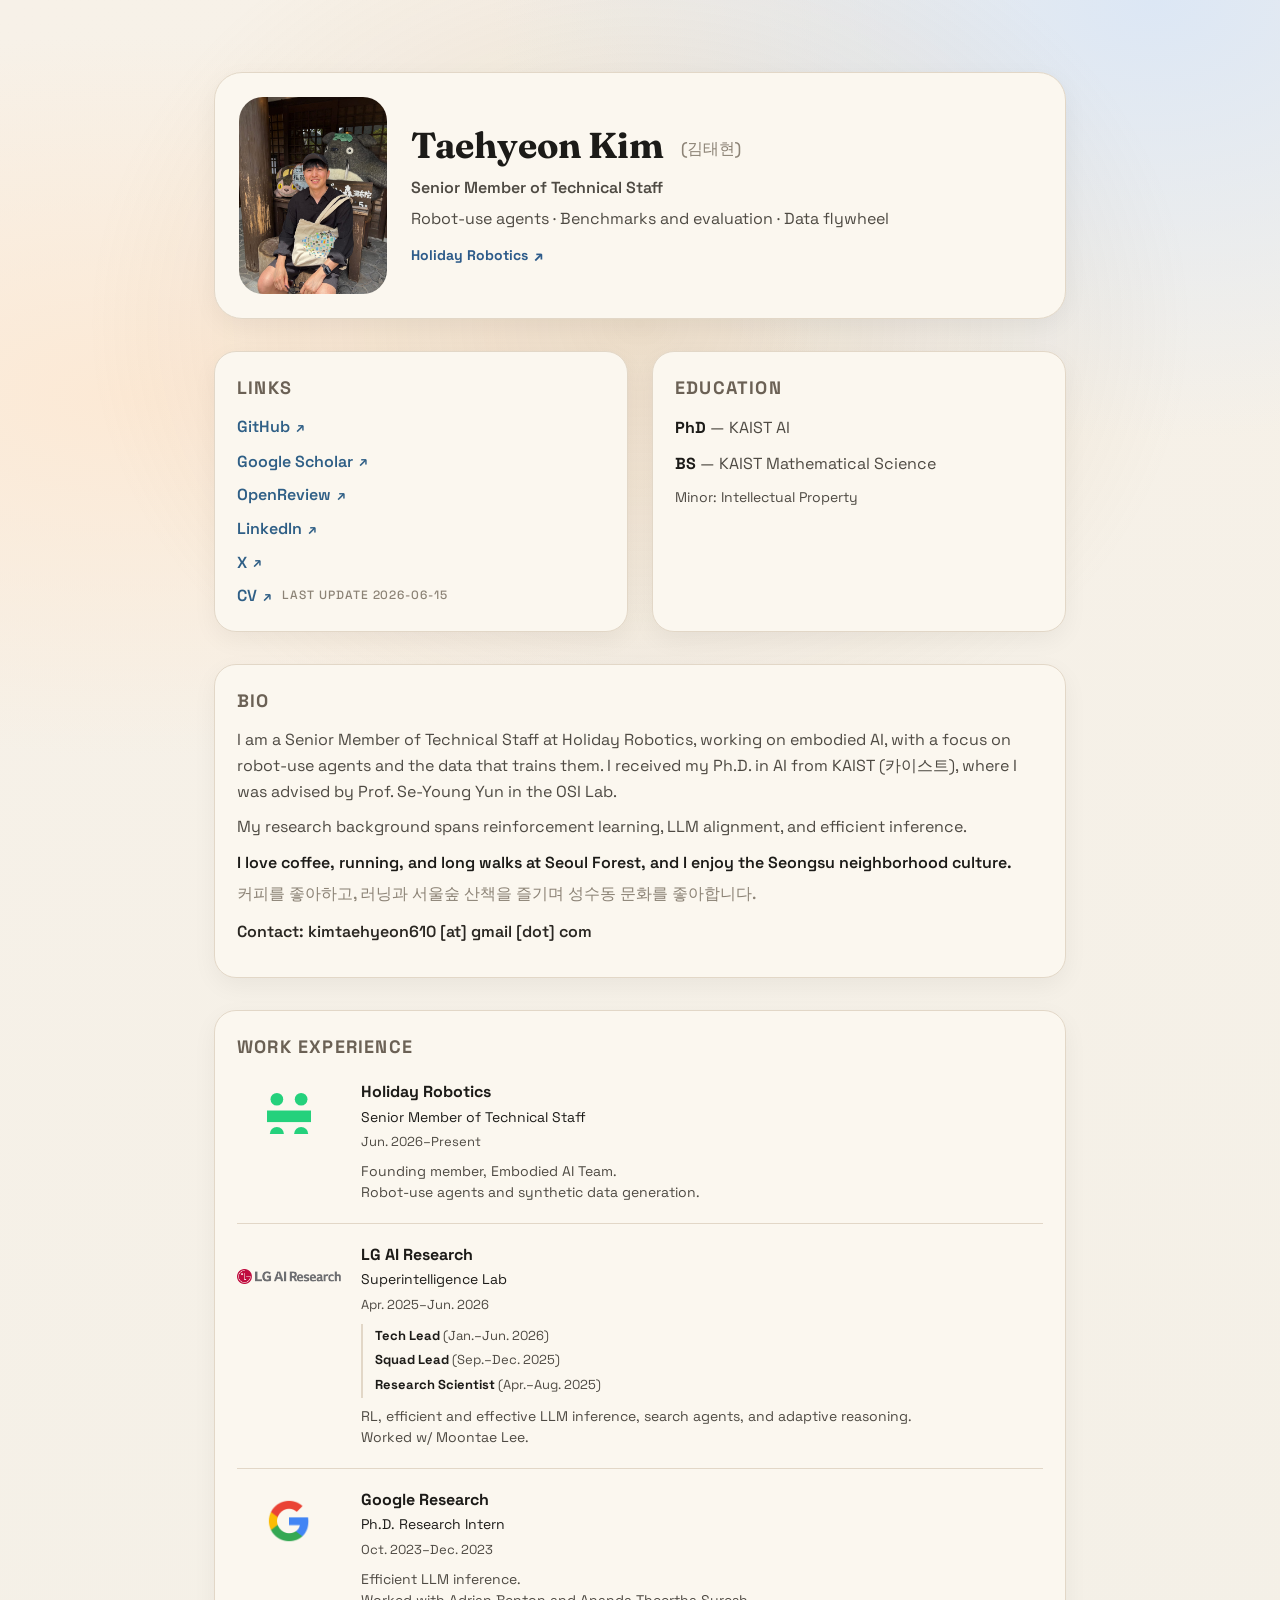
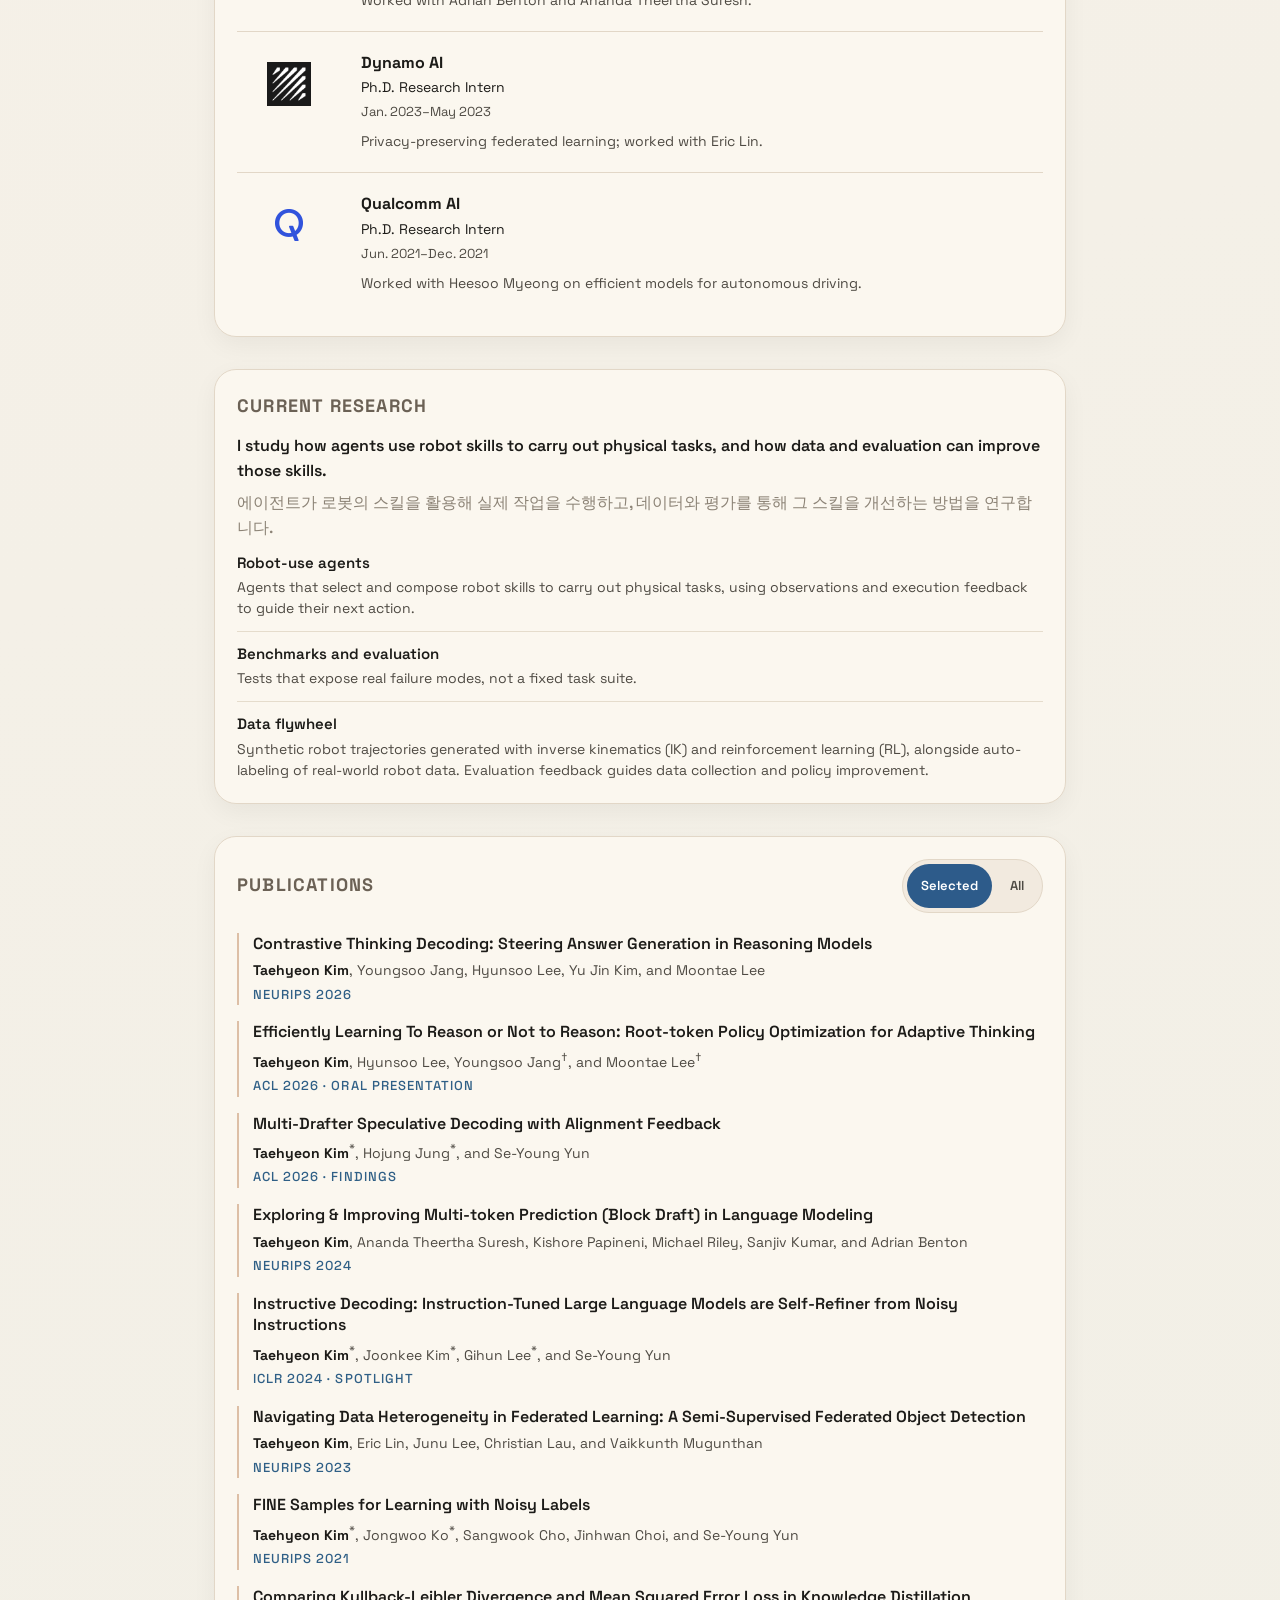
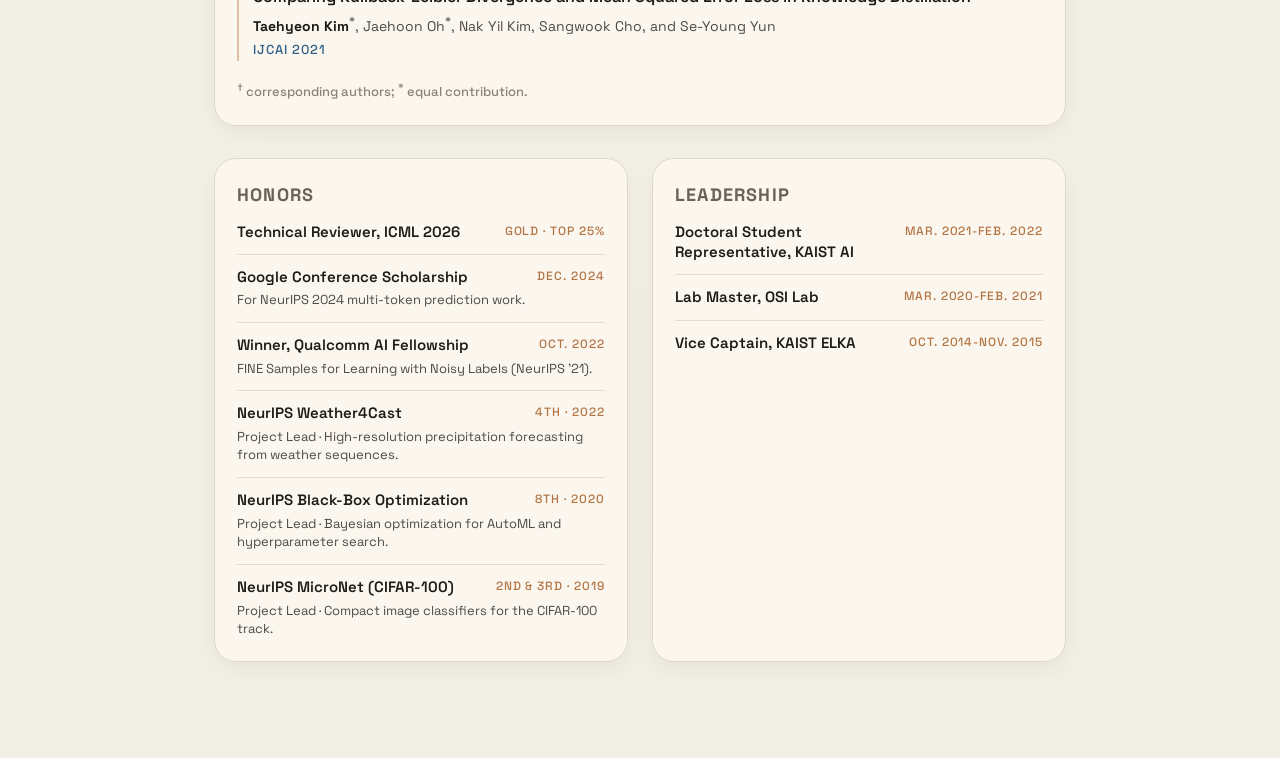
==== index.html @ 6c5e25d6 "Add selected and all publication filters with CV bibliography" ====
<!doctype html>
<html lang="en">
  <head>
    <meta charset="utf-8" />
    <meta name="viewport" content="width=device-width, initial-scale=1" />
    <title>Taehyeon Kim (김태현) | Embodied AI, Holiday Robotics</title>
    <meta
      name="description"
      content="Taehyeon Kim (김태현), Senior Member of Technical Staff at Holiday Robotics. Embodied AI research on robot-use agents, benchmarks and evaluation, and data flywheels."
    />
    <meta
      name="keywords"
      content="Taehyeon Kim, Kim Taehyeon, 김태현, KAIST AI PhD, Holiday Robotics, robot-use agents, robot learning, benchmarks and evaluation, data flywheel, synthetic data, inverse kinematics, reinforcement learning, automatic labeling"
    />
    <link rel="canonical" href="https://kthyeon.com/" />
    <meta name="robots" content="index, follow, max-snippet:-1, max-image-preview:large" />
    <meta property="og:type" content="profile" />
    <meta property="og:title" content="Taehyeon Kim (김태현) | Embodied AI, Holiday Robotics" />
    <meta
      property="og:description"
      content="Taehyeon Kim (김태현), Senior Member of Technical Staff at Holiday Robotics. Embodied AI research on robot-use agents, benchmarks and evaluation, and data flywheels."
    />
    <meta property="og:url" content="https://kthyeon.com/" />
    <meta property="og:site_name" content="Taehyeon Kim (김태현)" />
    <meta property="og:locale" content="en_US" />
    <meta property="og:locale:alternate" content="ko_KR" />
    <meta property="og:image" content="https://kthyeon.com/og.png" />
    <meta property="og:image:width" content="1200" />
    <meta property="og:image:height" content="630" />
    <meta
      property="og:image:alt"
      content="Taehyeon Kim (김태현), Senior Member of Technical Staff at Holiday Robotics. Robot-use agents, evaluation, and data flywheels."
    />
    <meta property="profile:first_name" content="Taehyeon" />
    <meta property="profile:last_name" content="Kim" />
    <meta name="twitter:card" content="summary_large_image" />
    <meta name="twitter:image" content="https://kthyeon.com/og.png" />
    <meta name="twitter:title" content="Taehyeon Kim (김태현) | Embodied AI, Holiday Robotics" />
    <meta
      name="twitter:description"
      content="Taehyeon Kim (김태현), Senior Member of Technical Staff at Holiday Robotics. Embodied AI research on robot-use agents, benchmarks and evaluation, and data flywheels."
    />
    <link rel="preconnect" href="https://fonts.googleapis.com" />
    <link rel="preconnect" href="https://fonts.gstatic.com" crossorigin />
    <link
      href="https://fonts.googleapis.com/css2?family=Fraunces:opsz,wght@9..144,600;9..144,700&family=Space+Grotesk:wght@400;500;600&display=swap"
      rel="stylesheet"
    />
    <link rel="stylesheet" href="styles.css?v=20260927-1" />
    <script type="application/ld+json">
      {
        "@context": "https://schema.org",
        "@graph": [
          {
            "@type": "ProfilePage",
            "@id": "https://kthyeon.com/#page",
            "url": "https://kthyeon.com/",
            "name": "Taehyeon Kim (김태현) | Embodied AI, Holiday Robotics",
            "inLanguage": "en",
            "dateModified": "2026-09-27",
            "mainEntity": { "@id": "https://kthyeon.com/#taehyeon-kim" },
            "about": { "@id": "https://kthyeon.com/#taehyeon-kim" }
          },
          {
            "@type": "Person",
            "@id": "https://kthyeon.com/#taehyeon-kim",
            "name": "Taehyeon Kim",
            "alternateName": ["Kim Taehyeon", "김태현", "Kthyeon"],
            "givenName": "Taehyeon",
            "familyName": "Kim",
            "honorificSuffix": "Ph.D.",
            "description": "Taehyeon Kim (김태현) is a KAIST AI Ph.D. and Senior Member of Technical Staff at Holiday Robotics. His embodied AI research focuses on robot-use agents, benchmarks and evaluation, and data flywheels with IK- and RL-based synthetic data generation and automatic labeling of real-world robot data.",
            "url": "https://kthyeon.com/",
            "image": "https://kthyeon.com/assets/taehyeon-kim.jpg",
            "mainEntityOfPage": { "@id": "https://kthyeon.com/#page" },
            "email": "mailto:kimtaehyeon610@gmail.com",
            "jobTitle": "Senior Member of Technical Staff",
            "worksFor": { "@id": "https://holiday-robotics.com/#organization" },
            "affiliation": { "@id": "https://holiday-robotics.com/#organization" },
            "alumniOf": [
              {
                "@type": "CollegeOrUniversity",
                "name": "KAIST AI"
              },
              {
                "@type": "CollegeOrUniversity",
                "name": "KAIST Mathematical Sciences"
              }
            ],
            "knowsAbout": [
              "Embodied AI",
              "Robot-use agents",
              "Data flywheels",
              "Synthetic data generation",
              "Inverse kinematics",
              "Automatic labeling of real-world robot data",
              "Robot learning",
              "Skill orchestration",
              "Vision-language-action models",
              "World-action models",
              "Simulation benchmarks",
              "Sim-to-real benchmarks",
              "Benchmark design and evaluation",
              "Reinforcement learning",
              "RLHF",
              "Test-time compute",
              "Search agents",
              "Perception for autonomous driving",
              "Knowledge distillation",
              "On-policy learning",
              "Reward modeling"
            ],
            "sameAs": [
              "https://scholar.google.com/citations?user=wDEaSpwAAAAJ&hl=en",
              "https://openreview.net/profile?id=%7ETaehyeon_Kim1",
              "https://github.com/Kthyeon",
              "https://www.linkedin.com/in/taehyeon-k-6a1239207/",
              "https://x.com/kimtaehyeon610",
              "https://taehyeon.oopy.io/"
            ]
          },
          {
            "@type": "Organization",
            "@id": "https://holiday-robotics.com/#organization",
            "name": "Holiday Robotics",
            "url": "https://holiday-robotics.com/",
            "employee": { "@id": "https://kthyeon.com/#taehyeon-kim" }
          },
          {
            "@type": "ScholarlyArticle",
            "name": "Contrastive Thinking Decoding: Steering Answer Generation in Reasoning Models",
            "author": { "@id": "https://kthyeon.com/#taehyeon-kim" },
            "datePublished": "2026",
            "publication": "NeurIPS 2026"
          },
          {
            "@type": "ScholarlyArticle",
            "name": "Efficiently Learning To Reason or Not to Reason: Root-token Policy Optimization for Adaptive Thinking",
            "author": { "@id": "https://kthyeon.com/#taehyeon-kim" },
            "datePublished": "2026",
            "publication": "ACL 2026"
          },
          {
            "@type": "ScholarlyArticle",
            "name": "Multi-Drafter Speculative Decoding with Alignment Feedback",
            "author": { "@id": "https://kthyeon.com/#taehyeon-kim" },
            "datePublished": "2026",
            "publication": "Findings of ACL 2026"
          },
          {
            "@type": "ScholarlyArticle",
            "name": "Exploring and Improving Multi-token Prediction (Block Draft) in Language Modeling",
            "author": { "@id": "https://kthyeon.com/#taehyeon-kim" },
            "datePublished": "2024",
            "publication": "NeurIPS 2024"
          },
          {
            "@type": "ScholarlyArticle",
            "name": "Instructive Decoding: Instruction-Tuned Large Language Models are Self-Refiner from Noisy Instructions",
            "author": { "@id": "https://kthyeon.com/#taehyeon-kim" },
            "datePublished": "2024",
            "publication": "ICLR 2024"
          },
          {
            "@type": "ScholarlyArticle",
            "name": "Navigating Data Heterogeneity in Federated Learning: A Semi-Supervised Federated Object Detection",
            "author": { "@id": "https://kthyeon.com/#taehyeon-kim" },
            "datePublished": "2023",
            "publication": "NeurIPS 2023"
          },
          {
            "@type": "ScholarlyArticle",
            "name": "FINE Samples for Learning with Noisy Labels",
            "author": { "@id": "https://kthyeon.com/#taehyeon-kim" },
            "datePublished": "2021",
            "publication": "NeurIPS 2021"
          },
          {
            "@type": "ScholarlyArticle",
            "name": "Comparing Kullback-Leibler Divergence and Mean Squared Error Loss in Knowledge Distillation",
            "author": { "@id": "https://kthyeon.com/#taehyeon-kim" },
            "datePublished": "2021",
            "publication": "IJCAI 2021"
          }
        ]
      }
    </script>
  </head>
  <body>
    <div class="bg-glow" aria-hidden="true"></div>
    <main class="page">
      <section class="hero">
        <div class="avatar">
          <img src="assets/taehyeon-kim.jpg" alt="Taehyeon Kim" width="1050" height="1400" fetchpriority="high" />
        </div>
        <div class="hero-text">
          <h1>
            Taehyeon Kim
            <span class="name-ko">(김태현)</span>
          </h1>
          <p class="role">Senior Member of Technical Staff</p>
          <p class="meta">Robot-use agents · Benchmarks and evaluation · Data flywheel</p>
          <a
            class="company-link"
            href="https://holiday-robotics.com/"
            target="_blank"
            rel="noopener noreferrer"
            aria-label="Link to Holiday Robotics (opens in a new tab)"
          >
            <span>Holiday Robotics</span>
            <span class="company-link-arrow" aria-hidden="true">↗</span>
          </a>
        </div>
      </section>

      <section class="grid">
        <div class="card" id="links">
          <h2>Links</h2>
          <ul class="link-list">
            <li><a href="https://github.com/Kthyeon" target="_blank" rel="noreferrer">GitHub</a></li>
            <li>
              <a
                href="https://scholar.google.com/citations?user=wDEaSpwAAAAJ&hl=en"
                target="_blank"
                rel="noreferrer"
              >Google Scholar</a>
            </li>
            <li>
              <a
                href="https://openreview.net/profile?id=%7ETaehyeon_Kim1"
                target="_blank"
                rel="noreferrer"
              >OpenReview</a>
            </li>
            <li>
              <a
                href="https://www.linkedin.com/in/taehyeon-k-6a1239207/"
                target="_blank"
                rel="noreferrer"
              >LinkedIn</a>
            </li>
            <li>
              <a href="https://x.com/kimtaehyeon610" target="_blank" rel="noreferrer">X</a>
            </li>
            <li class="link-inline">
              <a href="/Taehyeon_CV_260615.pdf" target="_blank" rel="noreferrer">CV</a>
              <span class="link-meta">Last update 2026-06-15</span>
            </li>
          </ul>
        </div>

        <div class="card" id="education">
          <h2>Education</h2>
          <p><strong>PhD</strong> — KAIST AI</p>
          <p><strong>BS</strong> — KAIST Mathematical Science</p>
          <p class="note">Minor: Intellectual Property</p>
        </div>
      </section>

      <section class="card bio" id="bio">
        <h2>Bio</h2>
        <p>
          I am a Senior Member of Technical Staff at Holiday Robotics, working on embodied AI,
          with a focus on robot-use agents and the data that trains them. I received my Ph.D. in AI from KAIST (카이스트), where I was
          advised by Prof. Se-Young Yun in the OSI Lab.
        </p>
        <p>
          My research background spans reinforcement learning, LLM alignment, and efficient inference.
        </p>
        <p class="bio-pair">
          <strong>
            I love coffee, running, and long walks at Seoul Forest, and I enjoy the Seongsu
            neighborhood culture.
          </strong>
          <span lang="ko">커피를 좋아하고, 러닝과 서울숲 산책을 즐기며 성수동 문화를 좋아합니다.</span>
        </p>
        <p class="contact">Contact: kimtaehyeon610 [at] gmail [dot] com</p>
      </section>

      <section class="card experience" id="work-experience">
        <h2>Work Experience</h2>
        <div class="experience-rows">
          <article class="experience-row">
            <div class="company-logo"><img src="assets/logos/holiday.svg" alt="" width="48" height="48" loading="lazy" /></div>
            <div class="experience-content">
              <h3>Holiday Robotics</h3>
              <p class="experience-role">Senior Member of Technical Staff</p>
              <p class="experience-date"><time datetime="2026-06">Jun. 2026</time>–Present</p>
              <p class="experience-detail">Founding member, Embodied AI Team.<br />Robot-use agents and synthetic data generation.</p>
            </div>
          </article>
          <article class="experience-row">
            <div class="company-logo"><img class="company-wordmark" src="assets/logos/lg-ai-research.png" alt="" width="96" height="48" loading="lazy" /></div>
            <div class="experience-content">
              <h3>LG AI Research</h3>
              <p class="experience-role">Superintelligence Lab</p>
              <p class="experience-date"><time datetime="2025-04">Apr. 2025</time>–<time datetime="2026-06">Jun. 2026</time></p>
              <div class="role-history">
                <p><strong>Tech Lead</strong> <span>(Jan.–Jun. 2026)</span></p>
                <p><strong>Squad Lead</strong> <span>(Sep.–Dec. 2025)</span></p>
                <p><strong>Research Scientist</strong> <span>(Apr.–Aug. 2025)</span></p>
              </div>
              <p class="experience-detail">RL, efficient and effective LLM inference, search agents, and adaptive reasoning.<br />Worked w/ Moontae Lee.</p>
            </div>
          </article>
          <article class="experience-row">
            <div class="company-logo"><img src="assets/logos/google.png" alt="" width="48" height="48" loading="lazy" /></div>
            <div class="experience-content">
              <h3>Google Research</h3>
              <p class="experience-role">Ph.D. Research Intern</p>
              <p class="experience-date"><time datetime="2023-10">Oct. 2023</time>–<time datetime="2023-12">Dec. 2023</time></p>
              <p class="experience-detail">Efficient LLM inference.<br />Worked with Adrian Benton and Ananda Theertha Suresh.</p>
            </div>
          </article>
          <article class="experience-row">
            <div class="company-logo"><img src="assets/logos/dynamo.png" alt="" width="48" height="48" loading="lazy" /></div>
            <div class="experience-content">
              <h3>Dynamo AI</h3>
              <p class="experience-role">Ph.D. Research Intern</p>
              <p class="experience-date"><time datetime="2023-01">Jan. 2023</time>–<time datetime="2023-05">May 2023</time></p>
              <p class="experience-detail">Privacy-preserving federated learning; worked with Eric Lin.</p>
            </div>
          </article>
          <article class="experience-row">
            <div class="company-logo"><img class="company-logo-small" src="assets/logos/qualcomm.ico" alt="" width="32" height="32" loading="lazy" /></div>
            <div class="experience-content">
              <h3>Qualcomm AI</h3>
              <p class="experience-role">Ph.D. Research Intern</p>
              <p class="experience-date"><time datetime="2021-06">Jun. 2021</time>–<time datetime="2021-12">Dec. 2021</time></p>
              <p class="experience-detail">Worked with Heesoo Myeong on efficient models for autonomous driving.</p>
            </div>
          </article>
        </div>
      </section>

      <section class="card research" id="current-research">
        <h2>Current Research</h2>
        <p class="bio-pair">
          <strong>
            I study how agents use robot skills to carry out physical tasks, and how data and
            evaluation can improve those skills.
          </strong>
          <span lang="ko">
            에이전트가 로봇의 스킬을 활용해 실제 작업을 수행하고, 데이터와 평가를 통해 그 스킬을
            개선하는 방법을 연구합니다.
          </span>
        </p>
        <ul class="research-list">
          <li>
            <h3 class="research-title">Robot-use agents</h3>
            <p class="research-detail">Agents that select and compose robot skills to carry out physical tasks, using observations and execution feedback to guide their next action.</p>
          </li>
          <li>
            <h3 class="research-title">Benchmarks and evaluation</h3>
            <p class="research-detail">Tests that expose real failure modes, not a fixed task suite.</p>
          </li>
          <li>
            <h3 class="research-title">Data flywheel</h3>
            <p class="research-detail">Synthetic robot trajectories generated with inverse kinematics (IK) and reinforcement learning (RL), alongside auto-labeling of real-world robot data. Evaluation feedback guides data collection and policy improvement.</p>
          </li>
        </ul>
      </section>

      <section class="card publications" id="publications">
        <div class="publications-header">
          <h2>Publications</h2>
          <div class="publication-controls" role="group" aria-label="Filter publications" hidden>
            <button type="button" class="publication-filter" data-filter="selected" aria-controls="publication-list" aria-pressed="true">Selected</button>
            <button type="button" class="publication-filter" data-filter="all" aria-controls="publication-list" aria-pressed="false">All</button>
          </div>
        </div>
        <ul class="publication-list" id="publication-list">
          <li data-selected>
            <p class="pub-title">
              Contrastive Thinking Decoding: Steering Answer Generation in Reasoning Models
            </p>
            <p class="pub-authors">
              <strong>Taehyeon Kim</strong>, Youngsoo Jang, Hyunsoo Lee, Yu Jin Kim, and Moontae Lee
            </p>
            <p class="pub-meta">NeurIPS 2026</p>
          </li>
          <li data-selected>
            <p class="pub-title">
              Efficiently Learning To Reason or Not to Reason: Root-token Policy Optimization for
              Adaptive Thinking
            </p>
            <p class="pub-authors">
              <strong>Taehyeon Kim</strong>, Hyunsoo Lee, Youngsoo Jang<sup>&dagger;</sup>, and
              Moontae Lee<sup>&dagger;</sup>
            </p>
            <p class="pub-meta">ACL 2026 &middot; Oral Presentation</p>
          </li>
          <li data-selected>
            <p class="pub-title">Multi-Drafter Speculative Decoding with Alignment Feedback</p>
            <p class="pub-authors">
              <strong>Taehyeon Kim</strong><sup>*</sup>, Hojung Jung<sup>*</sup>, and Se-Young Yun
            </p>
            <p class="pub-meta">ACL 2026 &middot; Findings</p>
          </li>
          <li>
            <p class="pub-title">MERIT Feedback Elicits Better Bargaining in LLM Negotiators</p>
            <p class="pub-authors">J. Oh, M. Aghazada, Y. Shin, S. Yun, and <strong>Taehyeon Kim</strong><sup>&dagger;</sup></p>
            <p class="pub-meta">ACL 2026</p>
          </li>
          <li>
            <p class="pub-title">AdaSTaR: Adaptive Data Sampling for Training Self-Taught Reasoners</p>
            <p class="pub-authors">W. Koh, W. Oh, J. Jang, M. Lee, H. Kim, A. Kim, J. Kim, J. Lee, <strong>Taehyeon Kim</strong><sup>&dagger;</sup>, and S. Yun<sup>&dagger;</sup></p>
            <p class="pub-meta">NeurIPS 2025</p>
          </li>
          <li>
            <p class="pub-title">Guiding Reasoning in Small Language Models with LLM Assistance</p>
            <p class="pub-authors">Y. Kim<sup>*</sup>, E. Yi<sup>*</sup>, M. Kim, S. Yun<sup>&dagger;</sup>, and <strong>Taehyeon Kim</strong><sup>&dagger;</sup></p>
            <p class="pub-meta">CoLM 2025 Workshop &middot; Test-time Scaling and Reasoning Models</p>
          </li>
          <li>
            <p class="pub-title">C2: Scalable Auto-Feedback for LLM-based Chart Generation</p>
            <p class="pub-authors">W. Koh, J. Yoon, M. Lee, Y. Song, J. Cho, J. Kang, <strong>Taehyeon Kim</strong>, S. Yun, Y. Yu, and B. Lee</p>
            <p class="pub-meta">NAACL 2025 &middot; Oral Presentation</p>
          </li>
          <li data-selected>
            <p class="pub-title">
              Exploring &amp; Improving Multi-token Prediction (Block Draft) in Language Modeling
            </p>
            <p class="pub-authors">
              <strong>Taehyeon Kim</strong>, Ananda Theertha Suresh, Kishore Papineni, Michael Riley,
              Sanjiv Kumar, and Adrian Benton
            </p>
            <p class="pub-meta">NeurIPS 2024</p>
          </li>
          <li>
            <p class="pub-title">A Unified Framework for Speculative Decoding with Multiple Drafters as a Bandit</p>
            <p class="pub-authors"><strong>Taehyeon Kim</strong><sup>*</sup>, Hojung Jung<sup>*</sup>, and S. Yun</p>
            <p class="pub-meta">NeurIPS 2024 Workshop &middot; ENLSP-IV</p>
          </li>
          <li>
            <p class="pub-title">Block Transformer: Global-to-Local Language Modeling for Fast Inference</p>
            <p class="pub-authors">N. Ho<sup>*</sup>, S. Bae<sup>*</sup>, <strong>Taehyeon Kim</strong>, H. Jo, Y. Kim, T. Schuster, A. Fisch, J. Thorne, and S. Yun</p>
            <p class="pub-meta">NeurIPS 2024</p>
          </li>
          <li>
            <p class="pub-title">FLR: Label-Mixture Regularization for Federated Learning with Noisy Labels</p>
            <p class="pub-authors"><strong>Taehyeon Kim</strong>, D. Kim, and S. Yun</p>
            <p class="pub-meta">TMLR 2024</p>
          </li>
          <li>
            <p class="pub-title">Towards Fast Multilingual LLM Inference: Speculative Decoding and Specialized Drafters</p>
            <p class="pub-authors">E. Yi<sup>*</sup>, <strong>Taehyeon Kim</strong><sup>*</sup>, H. Jeung, D. Chang, and S. Yun</p>
            <p class="pub-meta">EMNLP 2024</p>
          </li>
          <li>
            <p class="pub-title">Exploring and Improving Drafts in Blockwise Parallel Decoding</p>
            <p class="pub-authors"><strong>Taehyeon Kim</strong>, A. T. Suresh, K. Papineni, M. Riley, S. Kumar, and A. Benton</p>
            <p class="pub-meta">ICML 2024 Workshop &middot; Es-FoMo</p>
          </li>
          <li data-selected>
            <p class="pub-title">
              Instructive Decoding: Instruction-Tuned Large Language Models are Self-Refiner from
              Noisy Instructions
            </p>
            <p class="pub-authors">
              <strong>Taehyeon Kim</strong><sup>*</sup>, Joonkee Kim<sup>*</sup>, Gihun Lee<sup>*</sup>,
              and Se-Young Yun
            </p>
            <p class="pub-meta">ICLR 2024 &middot; Spotlight</p>
          </li>
          <li>
            <p class="pub-title">Leveraging Normalization Layer in Adapters with Progressive Learning and Adaptive Distillation for Cross-Domain Few-Shot Learning</p>
            <p class="pub-authors">Y. Yang, <strong>Taehyeon Kim</strong>, and S. Yun</p>
            <p class="pub-meta">AAAI 2024</p>
          </li>
          <li data-selected>
            <p class="pub-title">
              Navigating Data Heterogeneity in Federated Learning: A Semi-Supervised Federated
              Object Detection
            </p>
            <p class="pub-authors">
              <strong>Taehyeon Kim</strong>, Eric Lin, Junu Lee, Christian Lau, and Vaikkunth Mugunthan
            </p>
            <p class="pub-meta">NeurIPS 2023</p>
          </li>
          <li>
            <p class="pub-title">Weather4cast at NeurIPS 2022: Super-Resolution Rain Movie Prediction under Spatio-temporal Shifts</p>
            <p class="pub-authors">Gruca et al.</p>
            <p class="pub-meta">NeurIPS 2022 Competitions Track</p>
          </li>
          <li>
            <p class="pub-title">Region-Conditioned Orthogonal 3D U-Net for Weather4Cast Competition</p>
            <p class="pub-authors"><strong>Taehyeon Kim</strong>, S. Kang, H. Shin, D. Yoon, S. Eom, K. Shin, and S. Yun</p>
            <p class="pub-meta">NeurIPS 2022 Workshop &middot; Weather4Cast Competition</p>
          </li>
          <li>
            <p class="pub-title">Layover Intermediate Layer for Multi-Label Classification in Efficient Transfer Learning</p>
            <p class="pub-authors">S. Eom, <strong>Taehyeon Kim</strong>, and S. Yun</p>
            <p class="pub-meta">NeurIPS 2022 Workshop &middot; Has it Trained Yet?</p>
          </li>
          <li>
            <p class="pub-title">Revisiting the Activation Function for Federated Image Classification</p>
            <p class="pub-authors">J. Shin, <strong>Taehyeon Kim</strong>, and S. Yun</p>
            <p class="pub-meta">NeurIPS 2022 Workshop &middot; Federated Learning</p>
          </li>
          <li>
            <p class="pub-title">Supernet Training for Federated Image Classification under System Heterogeneity</p>
            <p class="pub-authors"><strong>Taehyeon Kim</strong> and S. Yun</p>
            <p class="pub-meta">ICML 2022 Workshop &middot; Dynamic Neural Networks &middot; Oral Presentation</p>
          </li>
          <li>
            <p class="pub-title">Revisiting Architecture-aware Knowledge Distillation: Smaller Models and Faster Search</p>
            <p class="pub-authors"><strong>Taehyeon Kim</strong>, H. Myeong, and S. Yun</p>
            <p class="pub-meta">ICML 2022 Workshop &middot; HAET</p>
          </li>
          <li>
            <p class="pub-title">Revisiting Orthogonality Regularization: A Study for Convolutional Neural Networks in Image Classification</p>
            <p class="pub-authors"><strong>Taehyeon Kim</strong> and S. Yun</p>
            <p class="pub-meta">IEEE Access 2022</p>
          </li>
          <li data-selected>
            <p class="pub-title">FINE Samples for Learning with Noisy Labels</p>
            <p class="pub-authors">
              <strong>Taehyeon Kim</strong><sup>*</sup>, Jongwoo Ko<sup>*</sup>, Sangwook Cho,
              Jinhwan Choi, and Se-Young Yun
            </p>
            <p class="pub-meta">NeurIPS 2021</p>
          </li>
          <li data-selected>
            <p class="pub-title">
              Comparing Kullback-Leibler Divergence and Mean Squared Error Loss in Knowledge
              Distillation
            </p>
            <p class="pub-authors">
              <strong>Taehyeon Kim</strong><sup>*</sup>, Jaehoon Oh<sup>*</sup>, Nak Yil Kim,
              Sangwook Cho, and Se-Young Yun
            </p>
            <p class="pub-meta">IJCAI 2021</p>
          </li>
          <li>
            <p class="pub-title">Adaptive Local Bayesian Optimization Over Multiple Discrete Variables</p>
            <p class="pub-authors"><strong>Taehyeon Kim</strong><sup>*</sup>, J. Ahn<sup>*</sup>, N. Kim<sup>*</sup>, and S. Yun</p>
            <p class="pub-meta">NeurIPS 2020 Workshop &middot; Black-Box Optimization Challenge</p>
          </li>
          <li>
            <p class="pub-title">Efficient Model for Image Classification With Regularization Tricks</p>
            <p class="pub-authors"><strong>Taehyeon Kim</strong>, J. Kim, and S. Yun</p>
            <p class="pub-meta">NeurIPS 2019 Competition and Demonstration Track</p>
          </li>
        </ul>
        <p class="footnote"><sup>&dagger;</sup> corresponding authors; <sup>*</sup> equal contribution.</p>
      </section>

      <section class="grid compact-grid" aria-label="Selected highlights">
        <div class="card compact-card">
          <h2>Honors</h2>
          <ul class="highlight-list">
            <li>
              <span class="highlight-title">Technical Reviewer, ICML 2026</span>
              <span class="highlight-meta">Gold &middot; Top 25%</span>
            </li>
            <li>
              <span class="highlight-title">Google Conference Scholarship</span>
              <span class="highlight-meta">Dec. 2024</span>
              <span class="highlight-detail">For NeurIPS 2024 multi-token prediction work.</span>
            </li>
            <li>
              <span class="highlight-title">Winner, Qualcomm AI Fellowship</span>
              <span class="highlight-meta">Oct. 2022</span>
              <span class="highlight-detail">FINE Samples for Learning with Noisy Labels (NeurIPS '21).</span>
            </li>
            <li>
              <span class="highlight-title">NeurIPS Weather4Cast</span>
              <span class="highlight-meta">4th &middot; 2022</span>
              <span class="highlight-detail">Project Lead &middot; High-resolution precipitation forecasting from weather sequences.</span>
            </li>
            <li>
              <span class="highlight-title">NeurIPS Black-Box Optimization</span>
              <span class="highlight-meta">8th &middot; 2020</span>
              <span class="highlight-detail">Project Lead &middot; Bayesian optimization for AutoML and hyperparameter search.</span>
            </li>
            <li>
              <span class="highlight-title">NeurIPS MicroNet (CIFAR-100)</span>
              <span class="highlight-meta">2nd &amp; 3rd &middot; 2019</span>
              <span class="highlight-detail">Project Lead &middot; Compact image classifiers for the CIFAR-100 track.</span>
            </li>
          </ul>
        </div>

        <div class="card compact-card">
          <h2>Leadership</h2>
          <ul class="highlight-list">
            <li>
              <span class="highlight-title">Doctoral Student Representative, KAIST AI</span>
              <span class="highlight-meta">Mar. 2021-Feb. 2022</span>
            </li>
            <li>
              <span class="highlight-title">Lab Master, OSI Lab</span>
              <span class="highlight-meta">Mar. 2020-Feb. 2021</span>
            </li>
            <li>
              <span class="highlight-title">Vice Captain, KAIST ELKA</span>
              <span class="highlight-meta">Oct. 2014-Nov. 2015</span>
            </li>
          </ul>
        </div>
      </section>
    </main>
    <script>
      const publicationControls = document.querySelector('.publication-controls');
      const publicationItems = document.querySelectorAll('.publication-list > li');
      const publicationFilters = publicationControls.querySelectorAll('.publication-filter');

      function setPublicationFilter(filter) {
        publicationItems.forEach((item) => {
          item.hidden = filter === 'selected' && !item.hasAttribute('data-selected');
        });
        publicationFilters.forEach((button) => {
          button.setAttribute('aria-pressed', String(button.dataset.filter === filter));
        });
      }

      publicationFilters.forEach((button) => {
        button.addEventListener('click', () => setPublicationFilter(button.dataset.filter));
      });
      setPublicationFilter('selected');
      publicationControls.hidden = false;
    </script>
  </body>
</html>
---- styles.css ----
:root {
  color-scheme: light;
  --bg: #f7f1e8;
  --bg-2: #f1efe6;
  --ink: #1c1b18;
  --muted: #4e4a43;
  --accent: #2d5b8a;
  --accent-2: #b97b4d;
  --card: #fbf7ef;
  --border: #e2d7c7;
  --shadow: 0 8px 24px rgba(26, 22, 15, 0.05);
}

* {
  box-sizing: border-box;
}

body {
  margin: 0;
  font-family: "Space Grotesk", "Helvetica Neue", sans-serif;
  background: radial-gradient(1200px 600px at 10% 10%, #fce9d5 0%, transparent 60%),
    radial-gradient(1200px 800px at 90% 0%, #dce7f5 0%, transparent 55%),
    linear-gradient(160deg, var(--bg) 0%, var(--bg-2) 100%);
  color: var(--ink);
  min-height: 100vh;
  line-height: 1.6;
}

a:focus-visible {
  outline: 2px solid var(--accent);
  outline-offset: 4px;
  border-radius: 2px;
}

.page > *, .hero-text {
  min-width: 0;
}

.bg-glow {
  position: fixed;
  inset: -20vh -10vw;
  background: radial-gradient(60% 60% at 50% 40%, rgba(186, 146, 96, 0.2), transparent 60%);
  z-index: 0;
  pointer-events: none;
}

.page {
  position: relative;
  z-index: 1;
  max-width: 900px;
  margin: 0 auto;
  padding: 72px 24px 96px;
  display: flex;
  flex-direction: column;
  gap: 32px;
}

.hero {
  display: grid;
  grid-template-columns: 148px minmax(0, 1fr);
  gap: 24px;
  align-items: center;
  padding: 24px;
  border: 1px solid var(--border);
  border-radius: 28px;
  background: var(--card);
  box-shadow: var(--shadow);
  animation: float-in 800ms ease-out both;
}

.avatar {
  width: 148px;
  aspect-ratio: 3 / 4;
  border-radius: 24px;
  overflow: hidden;
  background: var(--bg-2);
}

.avatar img {
  display: block;
  width: 100%;
  height: auto;
}

.hero-text h1 {
  margin: 0 0 8px;
  font-family: "Fraunces", "Times New Roman", serif;
  font-size: 36px;
  line-height: 1.2;
}

.name-ko {
  font-family: "Space Grotesk", "Helvetica Neue", sans-serif;
  font-size: 16px;
  font-weight: 500;
  color: #8c8376;
  margin-left: 10px;
  vertical-align: middle;
}

.role {
  margin: 0 0 6px;
  font-weight: 600;
}

.meta {
  margin: 0;
  color: var(--muted);
}

.company-link {
  width: fit-content;
  margin-top: 12px;
  display: inline-flex;
  align-items: center;
  gap: 6px;
  color: var(--accent);
  font-size: 14px;
  font-weight: 700;
  text-decoration: none;
  text-underline-offset: 4px;
  transition: color 180ms ease;
}

.company-link:hover {
  color: #b37444;
  text-decoration: underline;
}

.company-link:focus-visible {
  border-radius: 2px;
  outline: 2px solid rgba(45, 91, 138, 0.35);
  outline-offset: 4px;
}

.company-link-arrow {
  font-size: 15px;
  line-height: 1;
  transition: transform 180ms ease;
}

.company-link:hover .company-link-arrow {
  transform: translate(2px, -2px);
}

.grid {
  display: grid;
  grid-template-columns: repeat(auto-fit, minmax(240px, 1fr));
  gap: 24px;
}

.card {
  background: var(--card);
  border: 1px solid var(--border);
  border-radius: 22px;
  padding: 22px;
  box-shadow: var(--shadow);
  animation: fade-up 700ms ease-out both;
}

.card:nth-of-type(2) {
  animation-delay: 120ms;
}

.bio {
  animation-delay: 220ms;
}

h2 {
  margin: 0 0 12px;
  font-size: 18px;
  text-transform: uppercase;
  letter-spacing: 1.2px;
  color: #6b6155;
}

p {
  margin: 0 0 10px;
  color: var(--muted);
}

strong {
  color: var(--ink);
}

.note {
  font-size: 14px;
}

.link-list {
  list-style: none;
  padding: 0;
  margin: 0;
  display: grid;
  gap: 8px;
}

.link-inline {
  display: flex;
  align-items: center;
  gap: 10px;
  flex-wrap: wrap;
}

.link-list a {
  color: #2f5f86;
  text-decoration: none;
  font-weight: 600;
  display: inline-flex;
  align-items: center;
  gap: 6px;
}

.link-list a::after {
  content: "↗";
  font-size: 14px;
}

.link-list a:hover {
  color: #b37444;
}

.link-meta {
  font-size: 12px;
  color: #8c8376;
  font-weight: 500;
  text-transform: uppercase;
  letter-spacing: 0.08em;
}

.contact {
  font-weight: 600;
  color: #2a2722;
}

.bio-pair {
  margin: 0 0 12px;
  display: grid;
  gap: 6px;
}

.bio-pair strong {
  display: block;
  color: var(--ink);
  font-weight: 600;
}

.bio-pair span {
  display: block;
  color: #8c8376;
  font-weight: 500;
}

.experience-rows {
  padding: 0;
  margin: 0;
}

.experience-row {
  display: flex;
  flex-flow: row nowrap;
  gap: 20px;
  align-items: flex-start;
  padding: 20px 0;
  border-top: 1px solid var(--border);
}

.experience-row:first-child {
  border-top: 0;
  padding-top: 8px;
}

.company-logo {
  flex: 0 0 104px;
  width: 104px;
  height: 64px;
  display: grid;
  place-items: center;
}

.experience-content {
  flex: 1 1 0;
  min-width: 0;
}

.company-logo img.company-wordmark {
  width: 100%;
  height: auto;
}

.company-logo img {
  width: 44px;
  height: 44px;
  object-fit: contain;
}

.experience-content h3 {
  margin: 0 0 2px;
  font-size: 16px;
  line-height: 1.4;
}

.company-logo img.company-logo-small {
  width: 32px;
  height: 32px;
}

.experience-role {
  margin: 0 0 4px;
  color: var(--ink);
  font-size: 14px;
}

.experience-detail {
  margin: 0;
  color: var(--muted);
  font-size: 14px;
  line-height: 1.5;
}

.experience-date {
  margin: 0 0 8px;
  color: var(--muted);
  font-size: 13px;
}

.role-history {
  margin: 8px 0;
  padding: 0 0 0 12px;
  border-left: 2px solid var(--border);
  font-size: 13px;
}

.role-history p {
  margin: 0;
  padding: 2px 0;
}

.role-history span {
  color: var(--muted);
  white-space: nowrap;
}

.research-list {
  list-style: none;
  padding: 0;
  margin: 6px 0 0;
  display: grid;
  gap: 0;
}

.research-list > li {
  display: grid;
  gap: 4px;
  padding: 12px 0;
  border-top: 1px solid rgba(226, 215, 199, 0.85);
}

.research-list > li:first-child {
  padding-top: 0;
  border-top: 0;
}

.research-list > li:last-child {
  padding-bottom: 0;
}

.research-title {
  margin: 0;
  color: var(--ink);
  font-size: 15px;
  font-weight: 600;
  line-height: 1.35;
}

.research-detail {
  margin: 0;
  color: var(--muted);
  font-size: 14px;
  line-height: 1.5;
}

.pub-meta,
.highlight-meta,
.footnote {
  color: #8c8376;
  font-size: 13px;
  font-weight: 500;
}

.publication-list,
.highlight-list {
  list-style: none;
  padding: 0;
  margin: 0;
  display: grid;
}

.publications-header {
  display: flex;
  align-items: center;
  justify-content: space-between;
  flex-wrap: wrap;
  gap: 12px 20px;
  margin-bottom: 20px;
}

.publications-header h2 {
  margin: 0;
}

.publication-controls {
  display: inline-flex;
  gap: 4px;
  padding: 4px;
  border: 1px solid var(--border);
  border-radius: 999px;
  background: #f2eadf;
}

.publication-controls[hidden],
.publication-list li[hidden] {
  display: none;
}

.publication-filter {
  border: 0;
  border-radius: 999px;
  min-height: 44px;
  padding: 6px 14px;
  background: transparent;
  color: var(--muted);
  font: inherit;
  font-size: 13px;
  font-weight: 600;
  line-height: 1.4;
  cursor: pointer;
}

.publication-filter[aria-pressed="true"] {
  color: #fff;
  background: var(--accent);
}

.publication-filter:hover:not([aria-pressed="true"]) {
  color: var(--ink);
  background: rgba(45, 91, 138, 0.09);
}

.publication-filter:focus-visible {
  outline: 2px solid var(--accent);
  outline-offset: 3px;
}

.publication-list {
  gap: 16px;
}

.publication-list li {
  padding-left: 14px;
  border-left: 2px solid rgba(185, 123, 77, 0.45);
}

.pub-title {
  margin-bottom: 6px;
  color: var(--ink);
  font-size: 16px;
  font-weight: 600;
  line-height: 1.35;
}

.pub-authors {
  margin-bottom: 4px;
  font-size: 14px;
  line-height: 1.45;
}

.pub-meta {
  color: #2f5f86;
  margin-bottom: 0;
  text-transform: uppercase;
  letter-spacing: 0.08em;
}

.footnote {
  margin: 18px 0 0;
}

.compact-grid {
  align-items: start;
}

.compact-card {
  height: 100%;
}

.highlight-list {
  gap: 0;
}

.highlight-list li {
  display: grid;
  grid-template-columns: minmax(0, 1fr) auto;
  column-gap: 14px;
  row-gap: 4px;
  padding: 12px 0;
  border-top: 1px solid rgba(226, 215, 199, 0.85);
}

.highlight-list li:first-child {
  padding-top: 0;
  border-top: 0;
}

.highlight-list li:last-child {
  padding-bottom: 0;
}

.highlight-title {
  color: var(--ink);
  font-size: 15px;
  font-weight: 600;
  line-height: 1.35;
}

.highlight-meta {
  justify-self: end;
  color: #b37444;
  font-size: 12px;
  white-space: nowrap;
  text-transform: uppercase;
  letter-spacing: 0.08em;
}

.highlight-detail {
  grid-column: 1 / -1;
  color: var(--muted);
  font-size: 13px;
  line-height: 1.45;
}

@keyframes float-in {
  from {
    opacity: 0;
    transform: translateY(12px) scale(0.98);
  }
  to {
    opacity: 1;
    transform: translateY(0) scale(1);
  }
}

@keyframes fade-up {
  from {
    opacity: 0;
    transform: translateY(16px);
  }
  to {
    opacity: 1;
    transform: translateY(0);
  }
}

@media (max-width: 720px) {
  .page {
    padding: 32px 16px 56px;
    gap: 24px;
  }

  .grid {
    grid-template-columns: minmax(0, 1fr);
  }

  .experience-row {
    gap: 12px;
  }

  .company-logo {
    flex-basis: 72px;
    width: 72px;
    height: 52px;
  }

  .company-logo img {
    width: 36px;
    height: 36px;
  }

  .hero {
    grid-template-columns: 1fr;
    text-align: center;
  }

  .avatar {
    margin: 0 auto;
  }

  .hero-text h1 {
    font-size: 30px;
  }

  .name-ko {
    display: block;
    margin: 8px 0 0;
  }

  .company-link {
    margin-right: auto;
    margin-left: auto;
  }

  .publication-list li {
    padding-left: 12px;
  }

  .highlight-list li {
    grid-template-columns: 1fr;
    row-gap: 3px;
  }

  .highlight-meta {
    justify-self: start;
  }
}

@media (prefers-reduced-motion: reduce) {
  *, *::before, *::after {
    animation: none !important;
    transition: none !important;
  }
}
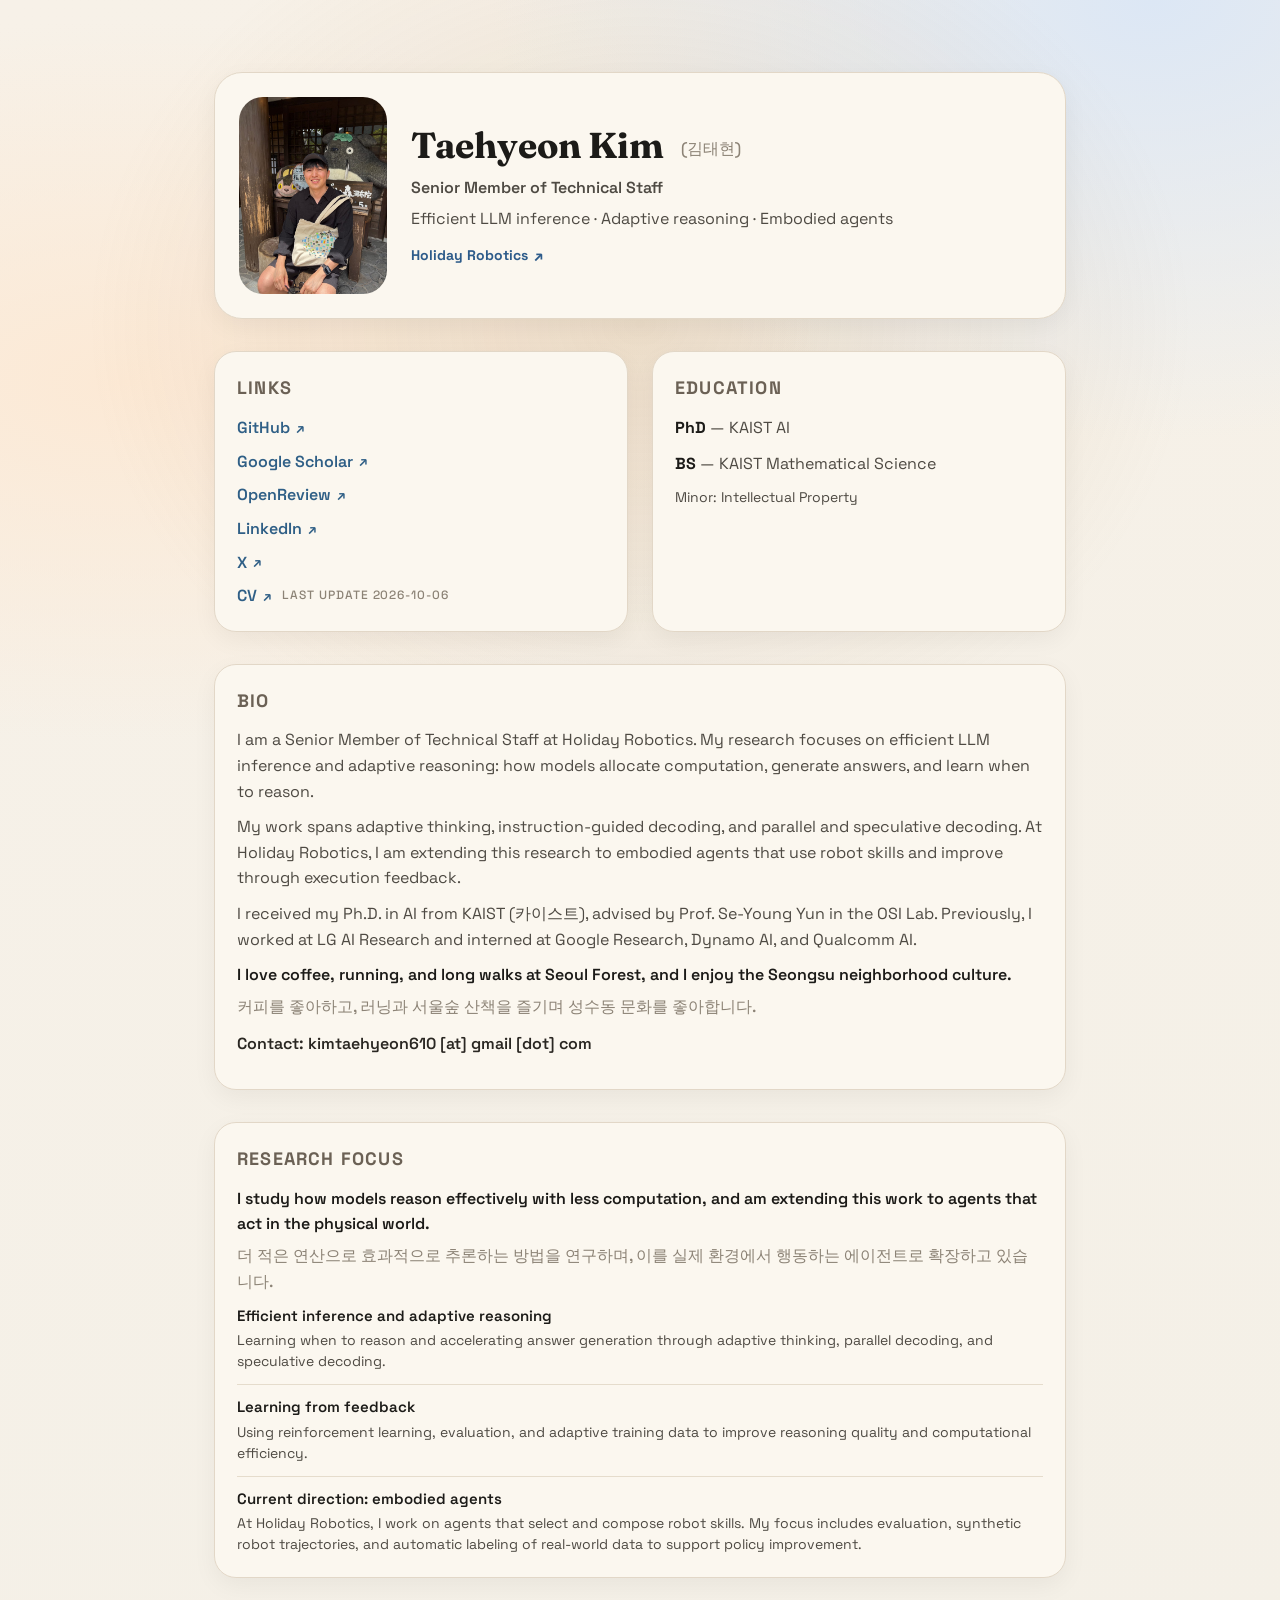
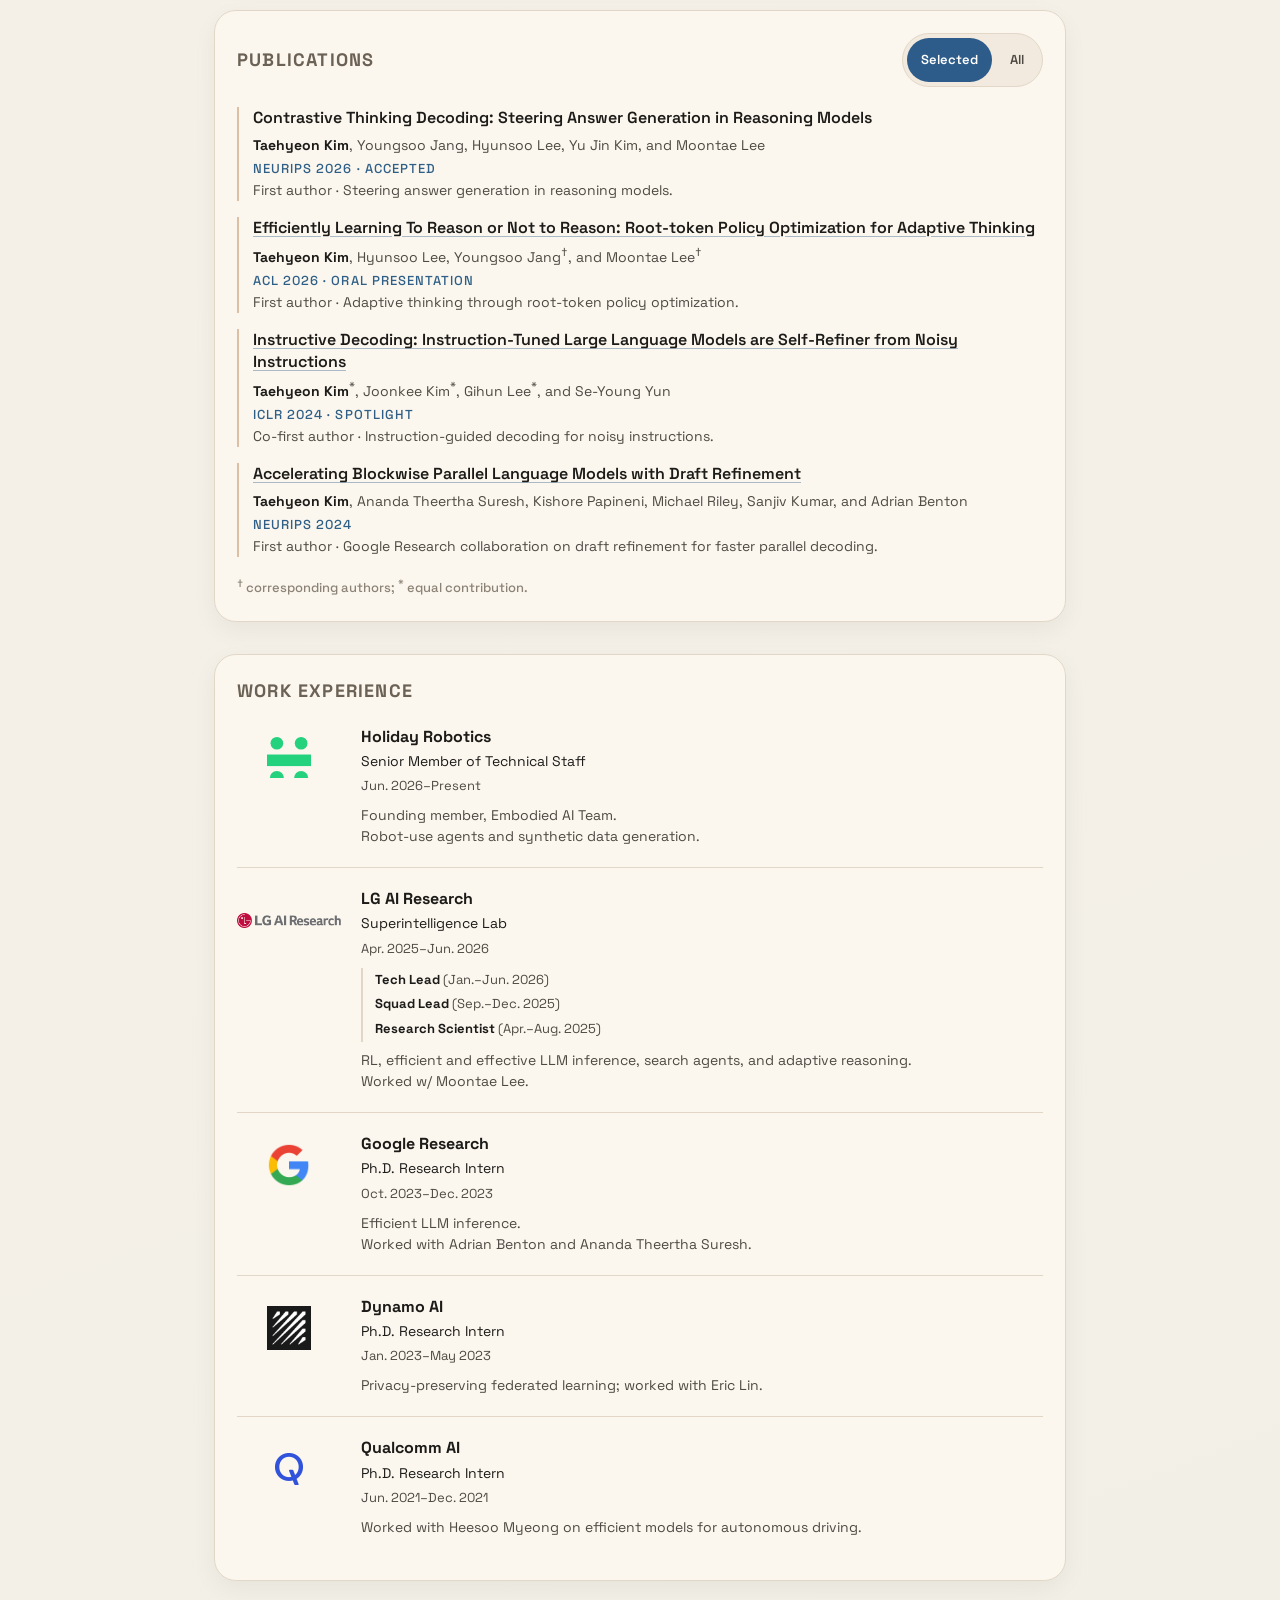
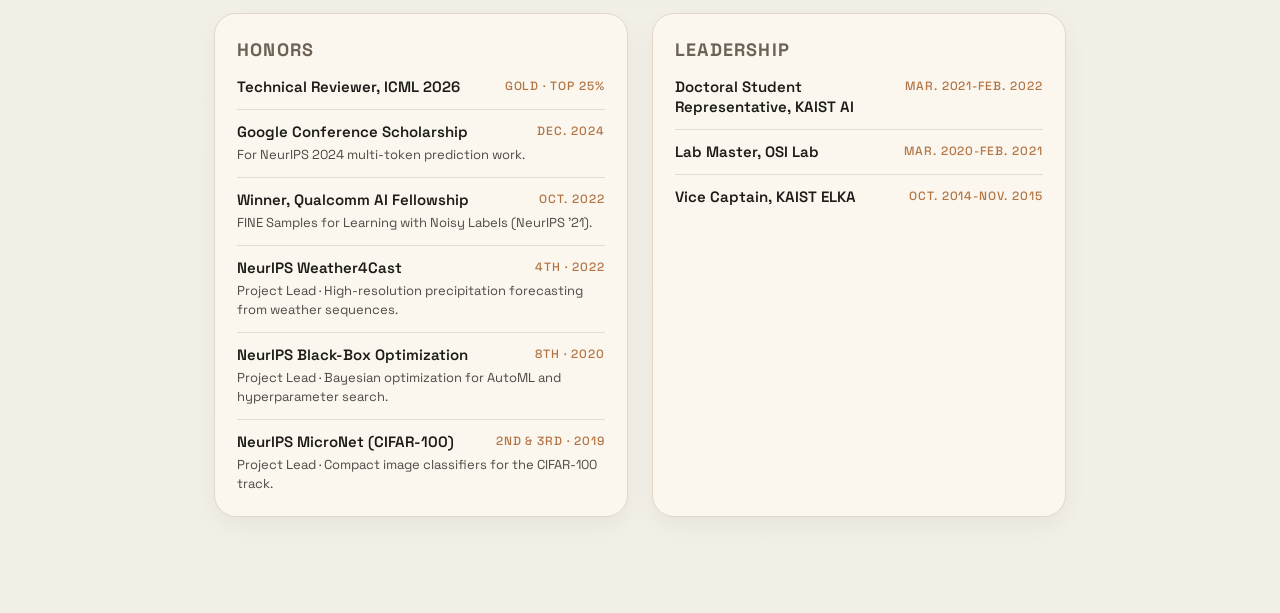
==== commit dd11edae: "Align research profile and publish updated October CV" ====
--- a/index.html
+++ b/index.html
@@ -3,22 +3,22 @@
   <head>
     <meta charset="utf-8" />
     <meta name="viewport" content="width=device-width, initial-scale=1" />
-    <title>Taehyeon Kim (김태현) | Embodied AI, Holiday Robotics</title>
+    <title>Taehyeon Kim (김태현) | Efficient Inference &amp; Adaptive Reasoning</title>
     <meta
       name="description"
-      content="Taehyeon Kim (김태현), Senior Member of Technical Staff at Holiday Robotics. Embodied AI research on robot-use agents, benchmarks and evaluation, and data flywheels."
+      content="Taehyeon Kim (김태현), Senior Member of Technical Staff at Holiday Robotics. Research on efficient LLM inference and adaptive reasoning, extending to embodied agents."
     />
     <meta
       name="keywords"
-      content="Taehyeon Kim, Kim Taehyeon, 김태현, KAIST AI PhD, Holiday Robotics, robot-use agents, robot learning, benchmarks and evaluation, data flywheel, synthetic data, inverse kinematics, reinforcement learning, automatic labeling"
+      content="Taehyeon Kim, Kim Taehyeon, 김태현, KAIST AI PhD, Holiday Robotics, efficient LLM inference, adaptive reasoning, speculative decoding, reinforcement learning, embodied agents, robot learning"
     />
     <link rel="canonical" href="https://kthyeon.com/" />
     <meta name="robots" content="index, follow, max-snippet:-1, max-image-preview:large" />
     <meta property="og:type" content="profile" />
-    <meta property="og:title" content="Taehyeon Kim (김태현) | Embodied AI, Holiday Robotics" />
+    <meta property="og:title" content="Taehyeon Kim (김태현) | Efficient Inference &amp; Adaptive Reasoning" />
     <meta
       property="og:description"
-      content="Taehyeon Kim (김태현), Senior Member of Technical Staff at Holiday Robotics. Embodied AI research on robot-use agents, benchmarks and evaluation, and data flywheels."
+      content="Taehyeon Kim (김태현), Senior Member of Technical Staff at Holiday Robotics. Research on efficient LLM inference and adaptive reasoning, extending to embodied agents."
     />
     <meta property="og:url" content="https://kthyeon.com/" />
     <meta property="og:site_name" content="Taehyeon Kim (김태현)" />
@@ -29,16 +29,16 @@
     <meta property="og:image:height" content="630" />
     <meta
       property="og:image:alt"
-      content="Taehyeon Kim (김태현), Senior Member of Technical Staff at Holiday Robotics. Robot-use agents, evaluation, and data flywheels."
+      content="Taehyeon Kim (김태현), Senior Member of Technical Staff at Holiday Robotics. Efficient LLM inference, adaptive reasoning, and embodied agents."
     />
     <meta property="profile:first_name" content="Taehyeon" />
     <meta property="profile:last_name" content="Kim" />
     <meta name="twitter:card" content="summary_large_image" />
     <meta name="twitter:image" content="https://kthyeon.com/og.png" />
-    <meta name="twitter:title" content="Taehyeon Kim (김태현) | Embodied AI, Holiday Robotics" />
+    <meta name="twitter:title" content="Taehyeon Kim (김태현) | Efficient Inference &amp; Adaptive Reasoning" />
     <meta
       name="twitter:description"
-      content="Taehyeon Kim (김태현), Senior Member of Technical Staff at Holiday Robotics. Embodied AI research on robot-use agents, benchmarks and evaluation, and data flywheels."
+      content="Taehyeon Kim (김태현), Senior Member of Technical Staff at Holiday Robotics. Research on efficient LLM inference and adaptive reasoning, extending to embodied agents."
     />
     <link rel="preconnect" href="https://fonts.googleapis.com" />
     <link rel="preconnect" href="https://fonts.gstatic.com" crossorigin />
@@ -46,7 +46,7 @@
       href="https://fonts.googleapis.com/css2?family=Fraunces:opsz,wght@9..144,600;9..144,700&family=Space+Grotesk:wght@400;500;600&display=swap"
       rel="stylesheet"
     />
-    <link rel="stylesheet" href="styles.css?v=20260927-1" />
+    <link rel="stylesheet" href="styles.css?v=20261006-1" />
     <script type="application/ld+json">
       {
         "@context": "https://schema.org",
@@ -55,9 +55,9 @@
             "@type": "ProfilePage",
             "@id": "https://kthyeon.com/#page",
             "url": "https://kthyeon.com/",
-            "name": "Taehyeon Kim (김태현) | Embodied AI, Holiday Robotics",
+            "name": "Taehyeon Kim (김태현) | Efficient Inference & Adaptive Reasoning",
             "inLanguage": "en",
-            "dateModified": "2026-09-27",
+            "dateModified": "2026-10-06",
             "mainEntity": { "@id": "https://kthyeon.com/#taehyeon-kim" },
             "about": { "@id": "https://kthyeon.com/#taehyeon-kim" }
           },
@@ -69,7 +69,7 @@
             "givenName": "Taehyeon",
             "familyName": "Kim",
             "honorificSuffix": "Ph.D.",
-            "description": "Taehyeon Kim (김태현) is a KAIST AI Ph.D. and Senior Member of Technical Staff at Holiday Robotics. His embodied AI research focuses on robot-use agents, benchmarks and evaluation, and data flywheels with IK- and RL-based synthetic data generation and automatic labeling of real-world robot data.",
+            "description": "Taehyeon Kim (김태현) is a KAIST AI Ph.D. and Senior Member of Technical Staff at Holiday Robotics. His research focuses on efficient LLM inference and adaptive reasoning. At Holiday Robotics, he is extending this work to embodied agents, with an emphasis on robot skills, evaluation, and training data.",
             "url": "https://kthyeon.com/",
             "image": "https://kthyeon.com/assets/taehyeon-kim.jpg",
             "mainEntityOfPage": { "@id": "https://kthyeon.com/#page" },
@@ -88,27 +88,18 @@
               }
             ],
             "knowsAbout": [
-              "Embodied AI",
-              "Robot-use agents",
-              "Data flywheels",
+              "Efficient LLM inference",
+              "Adaptive reasoning",
+              "Speculative decoding",
+              "Blockwise parallel decoding",
+              "LLM alignment",
+              "Reinforcement learning",
+              "Embodied agents",
+              "Robot learning",
+              "Benchmark design and evaluation",
               "Synthetic data generation",
-              "Inverse kinematics",
-              "Automatic labeling of real-world robot data",
-              "Robot learning",
-              "Skill orchestration",
-              "Vision-language-action models",
-              "World-action models",
-              "Simulation benchmarks",
-              "Sim-to-real benchmarks",
-              "Benchmark design and evaluation",
-              "Reinforcement learning",
-              "RLHF",
-              "Test-time compute",
-              "Search agents",
-              "Perception for autonomous driving",
               "Knowledge distillation",
-              "On-policy learning",
-              "Reward modeling"
+              "Learning with noisy labels"
             ],
             "sameAs": [
               "https://scholar.google.com/citations?user=wDEaSpwAAAAJ&hl=en",
@@ -149,7 +140,7 @@
           },
           {
             "@type": "ScholarlyArticle",
-            "name": "Exploring and Improving Multi-token Prediction (Block Draft) in Language Modeling",
+            "name": "Accelerating Blockwise Parallel Language Models with Draft Refinement",
             "author": { "@id": "https://kthyeon.com/#taehyeon-kim" },
             "datePublished": "2024",
             "publication": "NeurIPS 2024"
@@ -199,7 +190,7 @@
             <span class="name-ko">(김태현)</span>
           </h1>
           <p class="role">Senior Member of Technical Staff</p>
-          <p class="meta">Robot-use agents · Benchmarks and evaluation · Data flywheel</p>
+          <p class="meta">Efficient LLM inference · Adaptive reasoning · Embodied agents</p>
           <a
             class="company-link"
             href="https://holiday-robotics.com/"
@@ -243,8 +234,8 @@
               <a href="https://x.com/kimtaehyeon610" target="_blank" rel="noreferrer">X</a>
             </li>
             <li class="link-inline">
-              <a href="/Taehyeon_CV_260615.pdf" target="_blank" rel="noreferrer">CV</a>
-              <span class="link-meta">Last update 2026-06-15</span>
+              <a href="/Taehyeon_CV_261006.pdf" target="_blank" rel="noreferrer">CV</a>
+              <span class="link-meta">Last update 2026-10-06</span>
             </li>
           </ul>
         </div>
@@ -260,12 +251,19 @@
       <section class="card bio" id="bio">
         <h2>Bio</h2>
         <p>
-          I am a Senior Member of Technical Staff at Holiday Robotics, working on embodied AI,
-          with a focus on robot-use agents and the data that trains them. I received my Ph.D. in AI from KAIST (카이스트), where I was
-          advised by Prof. Se-Young Yun in the OSI Lab.
+          I am a Senior Member of Technical Staff at Holiday Robotics. My research focuses on
+          efficient LLM inference and adaptive reasoning: how models allocate computation,
+          generate answers, and learn when to reason.
         </p>
         <p>
-          My research background spans reinforcement learning, LLM alignment, and efficient inference.
+          My work spans adaptive thinking, instruction-guided decoding, and parallel and
+          speculative decoding. At Holiday Robotics, I am extending this research to embodied
+          agents that use robot skills and improve through execution feedback.
+        </p>
+        <p>
+          I received my Ph.D. in AI from KAIST (카이스트), advised by Prof. Se-Young Yun in the
+          OSI Lab. Previously, I worked at LG AI Research and interned at Google Research,
+          Dynamo AI, and Qualcomm AI.
         </p>
         <p class="bio-pair">
           <strong>
@@ -275,6 +273,224 @@
           <span lang="ko">커피를 좋아하고, 러닝과 서울숲 산책을 즐기며 성수동 문화를 좋아합니다.</span>
         </p>
         <p class="contact">Contact: kimtaehyeon610 [at] gmail [dot] com</p>
+      </section>
+
+      <section class="card research" id="current-research">
+        <h2>Research Focus</h2>
+        <p class="bio-pair">
+          <strong>
+            I study how models reason effectively with less computation, and am extending
+            this work to agents that act in the physical world.
+          </strong>
+          <span lang="ko">
+            더 적은 연산으로 효과적으로 추론하는 방법을 연구하며, 이를 실제 환경에서 행동하는
+            에이전트로 확장하고 있습니다.
+          </span>
+        </p>
+        <ul class="research-list">
+          <li>
+            <h3 class="research-title">Efficient inference and adaptive reasoning</h3>
+            <p class="research-detail">Learning when to reason and accelerating answer generation through adaptive thinking, parallel decoding, and speculative decoding.</p>
+          </li>
+          <li>
+            <h3 class="research-title">Learning from feedback</h3>
+            <p class="research-detail">Using reinforcement learning, evaluation, and adaptive training data to improve reasoning quality and computational efficiency.</p>
+          </li>
+          <li>
+            <h3 class="research-title">Current direction: embodied agents</h3>
+            <p class="research-detail">At Holiday Robotics, I work on agents that select and compose robot skills. My focus includes evaluation, synthetic robot trajectories, and automatic labeling of real-world data to support policy improvement.</p>
+          </li>
+        </ul>
+      </section>
+
+      <section class="card publications" id="publications">
+        <div class="publications-header">
+          <h2>Publications</h2>
+          <div class="publication-controls" role="group" aria-label="Filter publications" hidden>
+            <button type="button" class="publication-filter" data-filter="selected" aria-controls="publication-list" aria-pressed="true">Selected</button>
+            <button type="button" class="publication-filter" data-filter="all" aria-controls="publication-list" aria-pressed="false">All</button>
+          </div>
+        </div>
+        <ul class="publication-list" id="publication-list">
+          <li data-selected>
+            <p class="pub-title">
+              Contrastive Thinking Decoding: Steering Answer Generation in Reasoning Models
+            </p>
+            <p class="pub-authors">
+              <strong>Taehyeon Kim</strong>, Youngsoo Jang, Hyunsoo Lee, Yu Jin Kim, and Moontae Lee
+            </p>
+            <p class="pub-meta">NeurIPS 2026 &middot; Accepted</p>
+            <p class="research-detail">First author · Steering answer generation in reasoning models.</p>
+          </li>
+          <li data-selected>
+            <p class="pub-title">
+              <a href="https://aclanthology.org/2026.acl-long.816/" target="_blank" rel="noreferrer">Efficiently Learning To Reason or Not to Reason: Root-token Policy Optimization for
+              Adaptive Thinking</a>
+            </p>
+            <p class="pub-authors">
+              <strong>Taehyeon Kim</strong>, Hyunsoo Lee, Youngsoo Jang<sup>&dagger;</sup>, and
+              Moontae Lee<sup>&dagger;</sup>
+            </p>
+            <p class="pub-meta">ACL 2026 &middot; Oral Presentation</p>
+            <p class="research-detail">First author · Adaptive thinking through root-token policy optimization.</p>
+          </li>
+          <li data-selected>
+            <p class="pub-title">
+              <a href="https://proceedings.iclr.cc/paper_files/paper/2024/hash/1f5c76187c28e8d9d3b938d0c504436c-Abstract-Conference.html" target="_blank" rel="noreferrer">Instructive Decoding: Instruction-Tuned Large Language Models are Self-Refiner from
+              Noisy Instructions</a>
+            </p>
+            <p class="pub-authors">
+              <strong>Taehyeon Kim</strong><sup>*</sup>, Joonkee Kim<sup>*</sup>, Gihun Lee<sup>*</sup>,
+              and Se-Young Yun
+            </p>
+            <p class="pub-meta">ICLR 2024 &middot; Spotlight</p>
+            <p class="research-detail">Co-first author · Instruction-guided decoding for noisy instructions.</p>
+          </li>
+          <li data-selected>
+            <p class="pub-title">
+              <a href="https://proceedings.neurips.cc/paper_files/paper/2024/hash/3c9629e718d931e8d4d240378aa1d3bf-Abstract-Conference.html" target="_blank" rel="noreferrer">Accelerating Blockwise Parallel Language Models with Draft Refinement</a>
+            </p>
+            <p class="pub-authors">
+              <strong>Taehyeon Kim</strong>, Ananda Theertha Suresh, Kishore Papineni, Michael Riley,
+              Sanjiv Kumar, and Adrian Benton
+            </p>
+            <p class="pub-meta">NeurIPS 2024</p>
+            <p class="research-detail">First author · Google Research collaboration on draft refinement for faster parallel decoding.</p>
+          </li>
+
+          <li>
+            <p class="pub-title">Multi-Drafter Speculative Decoding with Alignment Feedback</p>
+            <p class="pub-authors">
+              <strong>Taehyeon Kim</strong><sup>*</sup>, Hojung Jung<sup>*</sup>, and Se-Young Yun
+            </p>
+            <p class="pub-meta">ACL 2026 &middot; Findings</p>
+          </li>
+          <li>
+            <p class="pub-title">MERIT Feedback Elicits Better Bargaining in LLM Negotiators</p>
+            <p class="pub-authors">J. Oh, M. Aghazada, Y. Shin, S. Yun, and <strong>Taehyeon Kim</strong><sup>&dagger;</sup></p>
+            <p class="pub-meta">ACL 2026</p>
+          </li>
+          <li>
+            <p class="pub-title">AdaSTaR: Adaptive Data Sampling for Training Self-Taught Reasoners</p>
+            <p class="pub-authors">W. Koh, W. Oh, J. Jang, M. Lee, H. Kim, A. Kim, J. Kim, J. Lee, <strong>Taehyeon Kim</strong><sup>&dagger;</sup>, and S. Yun<sup>&dagger;</sup></p>
+            <p class="pub-meta">NeurIPS 2025</p>
+          </li>
+          <li>
+            <p class="pub-title">Guiding Reasoning in Small Language Models with LLM Assistance</p>
+            <p class="pub-authors">Y. Kim<sup>*</sup>, E. Yi<sup>*</sup>, M. Kim, S. Yun<sup>&dagger;</sup>, and <strong>Taehyeon Kim</strong><sup>&dagger;</sup></p>
+            <p class="pub-meta">CoLM 2025 Workshop &middot; Test-time Scaling and Reasoning Models</p>
+          </li>
+          <li>
+            <p class="pub-title">C2: Scalable Auto-Feedback for LLM-based Chart Generation</p>
+            <p class="pub-authors">W. Koh, J. Yoon, M. Lee, Y. Song, J. Cho, J. Kang, <strong>Taehyeon Kim</strong>, S. Yun, Y. Yu, and B. Lee</p>
+            <p class="pub-meta">NAACL 2025 &middot; Oral Presentation</p>
+          </li>
+          <li>
+            <p class="pub-title">A Unified Framework for Speculative Decoding with Multiple Drafters as a Bandit</p>
+            <p class="pub-authors"><strong>Taehyeon Kim</strong><sup>*</sup>, Hojung Jung<sup>*</sup>, and S. Yun</p>
+            <p class="pub-meta">NeurIPS 2024 Workshop &middot; ENLSP-IV</p>
+          </li>
+          <li>
+            <p class="pub-title">Block Transformer: Global-to-Local Language Modeling for Fast Inference</p>
+            <p class="pub-authors">N. Ho<sup>*</sup>, S. Bae<sup>*</sup>, <strong>Taehyeon Kim</strong>, H. Jo, Y. Kim, T. Schuster, A. Fisch, J. Thorne, and S. Yun</p>
+            <p class="pub-meta">NeurIPS 2024</p>
+          </li>
+          <li>
+            <p class="pub-title">FLR: Label-Mixture Regularization for Federated Learning with Noisy Labels</p>
+            <p class="pub-authors"><strong>Taehyeon Kim</strong>, D. Kim, and S. Yun</p>
+            <p class="pub-meta">TMLR 2024</p>
+          </li>
+          <li>
+            <p class="pub-title">Towards Fast Multilingual LLM Inference: Speculative Decoding and Specialized Drafters</p>
+            <p class="pub-authors">E. Yi<sup>*</sup>, <strong>Taehyeon Kim</strong><sup>*</sup>, H. Jeung, D. Chang, and S. Yun</p>
+            <p class="pub-meta">EMNLP 2024</p>
+          </li>
+          <li>
+            <p class="pub-title">Exploring and Improving Drafts in Blockwise Parallel Decoding</p>
+            <p class="pub-authors"><strong>Taehyeon Kim</strong>, A. T. Suresh, K. Papineni, M. Riley, S. Kumar, and A. Benton</p>
+            <p class="pub-meta">ICML 2024 Workshop &middot; Es-FoMo</p>
+          </li>
+          <li>
+            <p class="pub-title">Leveraging Normalization Layer in Adapters with Progressive Learning and Adaptive Distillation for Cross-Domain Few-Shot Learning</p>
+            <p class="pub-authors">Y. Yang, <strong>Taehyeon Kim</strong>, and S. Yun</p>
+            <p class="pub-meta">AAAI 2024</p>
+          </li>
+          <li>
+            <p class="pub-title">
+              Navigating Data Heterogeneity in Federated Learning: A Semi-Supervised Federated
+              Object Detection
+            </p>
+            <p class="pub-authors">
+              <strong>Taehyeon Kim</strong>, Eric Lin, Junu Lee, Christian Lau, and Vaikkunth Mugunthan
+            </p>
+            <p class="pub-meta">NeurIPS 2023</p>
+          </li>
+          <li>
+            <p class="pub-title">Weather4cast at NeurIPS 2022: Super-Resolution Rain Movie Prediction under Spatio-temporal Shifts</p>
+            <p class="pub-authors">Gruca et al.</p>
+            <p class="pub-meta">NeurIPS 2022 Competitions Track</p>
+          </li>
+          <li>
+            <p class="pub-title">Region-Conditioned Orthogonal 3D U-Net for Weather4Cast Competition</p>
+            <p class="pub-authors"><strong>Taehyeon Kim</strong>, S. Kang, H. Shin, D. Yoon, S. Eom, K. Shin, and S. Yun</p>
+            <p class="pub-meta">NeurIPS 2022 Workshop &middot; Weather4Cast Competition</p>
+          </li>
+          <li>
+            <p class="pub-title">Layover Intermediate Layer for Multi-Label Classification in Efficient Transfer Learning</p>
+            <p class="pub-authors">S. Eom, <strong>Taehyeon Kim</strong>, and S. Yun</p>
+            <p class="pub-meta">NeurIPS 2022 Workshop &middot; Has it Trained Yet?</p>
+          </li>
+          <li>
+            <p class="pub-title">Revisiting the Activation Function for Federated Image Classification</p>
+            <p class="pub-authors">J. Shin, <strong>Taehyeon Kim</strong>, and S. Yun</p>
+            <p class="pub-meta">NeurIPS 2022 Workshop &middot; Federated Learning</p>
+          </li>
+          <li>
+            <p class="pub-title">Supernet Training for Federated Image Classification under System Heterogeneity</p>
+            <p class="pub-authors"><strong>Taehyeon Kim</strong> and S. Yun</p>
+            <p class="pub-meta">ICML 2022 Workshop &middot; Dynamic Neural Networks &middot; Oral Presentation</p>
+          </li>
+          <li>
+            <p class="pub-title">Revisiting Architecture-aware Knowledge Distillation: Smaller Models and Faster Search</p>
+            <p class="pub-authors"><strong>Taehyeon Kim</strong>, H. Myeong, and S. Yun</p>
+            <p class="pub-meta">ICML 2022 Workshop &middot; HAET</p>
+          </li>
+          <li>
+            <p class="pub-title">Revisiting Orthogonality Regularization: A Study for Convolutional Neural Networks in Image Classification</p>
+            <p class="pub-authors"><strong>Taehyeon Kim</strong> and S. Yun</p>
+            <p class="pub-meta">IEEE Access 2022</p>
+          </li>
+          <li>
+            <p class="pub-title">FINE Samples for Learning with Noisy Labels</p>
+            <p class="pub-authors">
+              <strong>Taehyeon Kim</strong><sup>*</sup>, Jongwoo Ko<sup>*</sup>, Sangwook Cho,
+              Jinhwan Choi, and Se-Young Yun
+            </p>
+            <p class="pub-meta">NeurIPS 2021</p>
+          </li>
+          <li>
+            <p class="pub-title">
+              Comparing Kullback-Leibler Divergence and Mean Squared Error Loss in Knowledge
+              Distillation
+            </p>
+            <p class="pub-authors">
+              <strong>Taehyeon Kim</strong><sup>*</sup>, Jaehoon Oh<sup>*</sup>, Nak Yil Kim,
+              Sangwook Cho, and Se-Young Yun
+            </p>
+            <p class="pub-meta">IJCAI 2021</p>
+          </li>
+          <li>
+            <p class="pub-title">Adaptive Local Bayesian Optimization Over Multiple Discrete Variables</p>
+            <p class="pub-authors"><strong>Taehyeon Kim</strong><sup>*</sup>, J. Ahn<sup>*</sup>, N. Kim<sup>*</sup>, and S. Yun</p>
+            <p class="pub-meta">NeurIPS 2020 Workshop &middot; Black-Box Optimization Challenge</p>
+          </li>
+          <li>
+            <p class="pub-title">Efficient Model for Image Classification With Regularization Tricks</p>
+            <p class="pub-authors"><strong>Taehyeon Kim</strong>, J. Kim, and S. Yun</p>
+            <p class="pub-meta">NeurIPS 2019 Competition and Demonstration Track</p>
+          </li>
+        </ul>
+        <p class="footnote"><sup>&dagger;</sup> corresponding authors; <sup>*</sup> equal contribution.</p>
       </section>
 
       <section class="card experience" id="work-experience">
@@ -333,219 +549,6 @@
         </div>
       </section>
 
-      <section class="card research" id="current-research">
-        <h2>Current Research</h2>
-        <p class="bio-pair">
-          <strong>
-            I study how agents use robot skills to carry out physical tasks, and how data and
-            evaluation can improve those skills.
-          </strong>
-          <span lang="ko">
-            에이전트가 로봇의 스킬을 활용해 실제 작업을 수행하고, 데이터와 평가를 통해 그 스킬을
-            개선하는 방법을 연구합니다.
-          </span>
-        </p>
-        <ul class="research-list">
-          <li>
-            <h3 class="research-title">Robot-use agents</h3>
-            <p class="research-detail">Agents that select and compose robot skills to carry out physical tasks, using observations and execution feedback to guide their next action.</p>
-          </li>
-          <li>
-            <h3 class="research-title">Benchmarks and evaluation</h3>
-            <p class="research-detail">Tests that expose real failure modes, not a fixed task suite.</p>
-          </li>
-          <li>
-            <h3 class="research-title">Data flywheel</h3>
-            <p class="research-detail">Synthetic robot trajectories generated with inverse kinematics (IK) and reinforcement learning (RL), alongside auto-labeling of real-world robot data. Evaluation feedback guides data collection and policy improvement.</p>
-          </li>
-        </ul>
-      </section>
-
-      <section class="card publications" id="publications">
-        <div class="publications-header">
-          <h2>Publications</h2>
-          <div class="publication-controls" role="group" aria-label="Filter publications" hidden>
-            <button type="button" class="publication-filter" data-filter="selected" aria-controls="publication-list" aria-pressed="true">Selected</button>
-            <button type="button" class="publication-filter" data-filter="all" aria-controls="publication-list" aria-pressed="false">All</button>
-          </div>
-        </div>
-        <ul class="publication-list" id="publication-list">
-          <li data-selected>
-            <p class="pub-title">
-              Contrastive Thinking Decoding: Steering Answer Generation in Reasoning Models
-            </p>
-            <p class="pub-authors">
-              <strong>Taehyeon Kim</strong>, Youngsoo Jang, Hyunsoo Lee, Yu Jin Kim, and Moontae Lee
-            </p>
-            <p class="pub-meta">NeurIPS 2026</p>
-          </li>
-          <li data-selected>
-            <p class="pub-title">
-              Efficiently Learning To Reason or Not to Reason: Root-token Policy Optimization for
-              Adaptive Thinking
-            </p>
-            <p class="pub-authors">
-              <strong>Taehyeon Kim</strong>, Hyunsoo Lee, Youngsoo Jang<sup>&dagger;</sup>, and
-              Moontae Lee<sup>&dagger;</sup>
-            </p>
-            <p class="pub-meta">ACL 2026 &middot; Oral Presentation</p>
-          </li>
-          <li data-selected>
-            <p class="pub-title">Multi-Drafter Speculative Decoding with Alignment Feedback</p>
-            <p class="pub-authors">
-              <strong>Taehyeon Kim</strong><sup>*</sup>, Hojung Jung<sup>*</sup>, and Se-Young Yun
-            </p>
-            <p class="pub-meta">ACL 2026 &middot; Findings</p>
-          </li>
-          <li>
-            <p class="pub-title">MERIT Feedback Elicits Better Bargaining in LLM Negotiators</p>
-            <p class="pub-authors">J. Oh, M. Aghazada, Y. Shin, S. Yun, and <strong>Taehyeon Kim</strong><sup>&dagger;</sup></p>
-            <p class="pub-meta">ACL 2026</p>
-          </li>
-          <li>
-            <p class="pub-title">AdaSTaR: Adaptive Data Sampling for Training Self-Taught Reasoners</p>
-            <p class="pub-authors">W. Koh, W. Oh, J. Jang, M. Lee, H. Kim, A. Kim, J. Kim, J. Lee, <strong>Taehyeon Kim</strong><sup>&dagger;</sup>, and S. Yun<sup>&dagger;</sup></p>
-            <p class="pub-meta">NeurIPS 2025</p>
-          </li>
-          <li>
-            <p class="pub-title">Guiding Reasoning in Small Language Models with LLM Assistance</p>
-            <p class="pub-authors">Y. Kim<sup>*</sup>, E. Yi<sup>*</sup>, M. Kim, S. Yun<sup>&dagger;</sup>, and <strong>Taehyeon Kim</strong><sup>&dagger;</sup></p>
-            <p class="pub-meta">CoLM 2025 Workshop &middot; Test-time Scaling and Reasoning Models</p>
-          </li>
-          <li>
-            <p class="pub-title">C2: Scalable Auto-Feedback for LLM-based Chart Generation</p>
-            <p class="pub-authors">W. Koh, J. Yoon, M. Lee, Y. Song, J. Cho, J. Kang, <strong>Taehyeon Kim</strong>, S. Yun, Y. Yu, and B. Lee</p>
-            <p class="pub-meta">NAACL 2025 &middot; Oral Presentation</p>
-          </li>
-          <li data-selected>
-            <p class="pub-title">
-              Exploring &amp; Improving Multi-token Prediction (Block Draft) in Language Modeling
-            </p>
-            <p class="pub-authors">
-              <strong>Taehyeon Kim</strong>, Ananda Theertha Suresh, Kishore Papineni, Michael Riley,
-              Sanjiv Kumar, and Adrian Benton
-            </p>
-            <p class="pub-meta">NeurIPS 2024</p>
-          </li>
-          <li>
-            <p class="pub-title">A Unified Framework for Speculative Decoding with Multiple Drafters as a Bandit</p>
-            <p class="pub-authors"><strong>Taehyeon Kim</strong><sup>*</sup>, Hojung Jung<sup>*</sup>, and S. Yun</p>
-            <p class="pub-meta">NeurIPS 2024 Workshop &middot; ENLSP-IV</p>
-          </li>
-          <li>
-            <p class="pub-title">Block Transformer: Global-to-Local Language Modeling for Fast Inference</p>
-            <p class="pub-authors">N. Ho<sup>*</sup>, S. Bae<sup>*</sup>, <strong>Taehyeon Kim</strong>, H. Jo, Y. Kim, T. Schuster, A. Fisch, J. Thorne, and S. Yun</p>
-            <p class="pub-meta">NeurIPS 2024</p>
-          </li>
-          <li>
-            <p class="pub-title">FLR: Label-Mixture Regularization for Federated Learning with Noisy Labels</p>
-            <p class="pub-authors"><strong>Taehyeon Kim</strong>, D. Kim, and S. Yun</p>
-            <p class="pub-meta">TMLR 2024</p>
-          </li>
-          <li>
-            <p class="pub-title">Towards Fast Multilingual LLM Inference: Speculative Decoding and Specialized Drafters</p>
-            <p class="pub-authors">E. Yi<sup>*</sup>, <strong>Taehyeon Kim</strong><sup>*</sup>, H. Jeung, D. Chang, and S. Yun</p>
-            <p class="pub-meta">EMNLP 2024</p>
-          </li>
-          <li>
-            <p class="pub-title">Exploring and Improving Drafts in Blockwise Parallel Decoding</p>
-            <p class="pub-authors"><strong>Taehyeon Kim</strong>, A. T. Suresh, K. Papineni, M. Riley, S. Kumar, and A. Benton</p>
-            <p class="pub-meta">ICML 2024 Workshop &middot; Es-FoMo</p>
-          </li>
-          <li data-selected>
-            <p class="pub-title">
-              Instructive Decoding: Instruction-Tuned Large Language Models are Self-Refiner from
-              Noisy Instructions
-            </p>
-            <p class="pub-authors">
-              <strong>Taehyeon Kim</strong><sup>*</sup>, Joonkee Kim<sup>*</sup>, Gihun Lee<sup>*</sup>,
-              and Se-Young Yun
-            </p>
-            <p class="pub-meta">ICLR 2024 &middot; Spotlight</p>
-          </li>
-          <li>
-            <p class="pub-title">Leveraging Normalization Layer in Adapters with Progressive Learning and Adaptive Distillation for Cross-Domain Few-Shot Learning</p>
-            <p class="pub-authors">Y. Yang, <strong>Taehyeon Kim</strong>, and S. Yun</p>
-            <p class="pub-meta">AAAI 2024</p>
-          </li>
-          <li data-selected>
-            <p class="pub-title">
-              Navigating Data Heterogeneity in Federated Learning: A Semi-Supervised Federated
-              Object Detection
-            </p>
-            <p class="pub-authors">
-              <strong>Taehyeon Kim</strong>, Eric Lin, Junu Lee, Christian Lau, and Vaikkunth Mugunthan
-            </p>
-            <p class="pub-meta">NeurIPS 2023</p>
-          </li>
-          <li>
-            <p class="pub-title">Weather4cast at NeurIPS 2022: Super-Resolution Rain Movie Prediction under Spatio-temporal Shifts</p>
-            <p class="pub-authors">Gruca et al.</p>
-            <p class="pub-meta">NeurIPS 2022 Competitions Track</p>
-          </li>
-          <li>
-            <p class="pub-title">Region-Conditioned Orthogonal 3D U-Net for Weather4Cast Competition</p>
-            <p class="pub-authors"><strong>Taehyeon Kim</strong>, S. Kang, H. Shin, D. Yoon, S. Eom, K. Shin, and S. Yun</p>
-            <p class="pub-meta">NeurIPS 2022 Workshop &middot; Weather4Cast Competition</p>
-          </li>
-          <li>
-            <p class="pub-title">Layover Intermediate Layer for Multi-Label Classification in Efficient Transfer Learning</p>
-            <p class="pub-authors">S. Eom, <strong>Taehyeon Kim</strong>, and S. Yun</p>
-            <p class="pub-meta">NeurIPS 2022 Workshop &middot; Has it Trained Yet?</p>
-          </li>
-          <li>
-            <p class="pub-title">Revisiting the Activation Function for Federated Image Classification</p>
-            <p class="pub-authors">J. Shin, <strong>Taehyeon Kim</strong>, and S. Yun</p>
-            <p class="pub-meta">NeurIPS 2022 Workshop &middot; Federated Learning</p>
-          </li>
-          <li>
-            <p class="pub-title">Supernet Training for Federated Image Classification under System Heterogeneity</p>
-            <p class="pub-authors"><strong>Taehyeon Kim</strong> and S. Yun</p>
-            <p class="pub-meta">ICML 2022 Workshop &middot; Dynamic Neural Networks &middot; Oral Presentation</p>
-          </li>
-          <li>
-            <p class="pub-title">Revisiting Architecture-aware Knowledge Distillation: Smaller Models and Faster Search</p>
-            <p class="pub-authors"><strong>Taehyeon Kim</strong>, H. Myeong, and S. Yun</p>
-            <p class="pub-meta">ICML 2022 Workshop &middot; HAET</p>
-          </li>
-          <li>
-            <p class="pub-title">Revisiting Orthogonality Regularization: A Study for Convolutional Neural Networks in Image Classification</p>
-            <p class="pub-authors"><strong>Taehyeon Kim</strong> and S. Yun</p>
-            <p class="pub-meta">IEEE Access 2022</p>
-          </li>
-          <li data-selected>
-            <p class="pub-title">FINE Samples for Learning with Noisy Labels</p>
-            <p class="pub-authors">
-              <strong>Taehyeon Kim</strong><sup>*</sup>, Jongwoo Ko<sup>*</sup>, Sangwook Cho,
-              Jinhwan Choi, and Se-Young Yun
-            </p>
-            <p class="pub-meta">NeurIPS 2021</p>
-          </li>
-          <li data-selected>
-            <p class="pub-title">
-              Comparing Kullback-Leibler Divergence and Mean Squared Error Loss in Knowledge
-              Distillation
-            </p>
-            <p class="pub-authors">
-              <strong>Taehyeon Kim</strong><sup>*</sup>, Jaehoon Oh<sup>*</sup>, Nak Yil Kim,
-              Sangwook Cho, and Se-Young Yun
-            </p>
-            <p class="pub-meta">IJCAI 2021</p>
-          </li>
-          <li>
-            <p class="pub-title">Adaptive Local Bayesian Optimization Over Multiple Discrete Variables</p>
-            <p class="pub-authors"><strong>Taehyeon Kim</strong><sup>*</sup>, J. Ahn<sup>*</sup>, N. Kim<sup>*</sup>, and S. Yun</p>
-            <p class="pub-meta">NeurIPS 2020 Workshop &middot; Black-Box Optimization Challenge</p>
-          </li>
-          <li>
-            <p class="pub-title">Efficient Model for Image Classification With Regularization Tricks</p>
-            <p class="pub-authors"><strong>Taehyeon Kim</strong>, J. Kim, and S. Yun</p>
-            <p class="pub-meta">NeurIPS 2019 Competition and Demonstration Track</p>
-          </li>
-        </ul>
-        <p class="footnote"><sup>&dagger;</sup> corresponding authors; <sup>*</sup> equal contribution.</p>
-      </section>
-
       <section class="grid compact-grid" aria-label="Selected highlights">
         <div class="card compact-card">
           <h2>Honors</h2>
--- a/styles.css
+++ b/styles.css
@@ -469,6 +469,16 @@
   line-height: 1.35;
 }
 
+.pub-title a {
+  color: inherit;
+  text-decoration-color: rgba(45, 91, 138, 0.4);
+  text-underline-offset: 3px;
+}
+
+.pub-title a:hover {
+  color: #2d5b8a;
+}
+
 .pub-authors {
   margin-bottom: 4px;
   font-size: 14px;
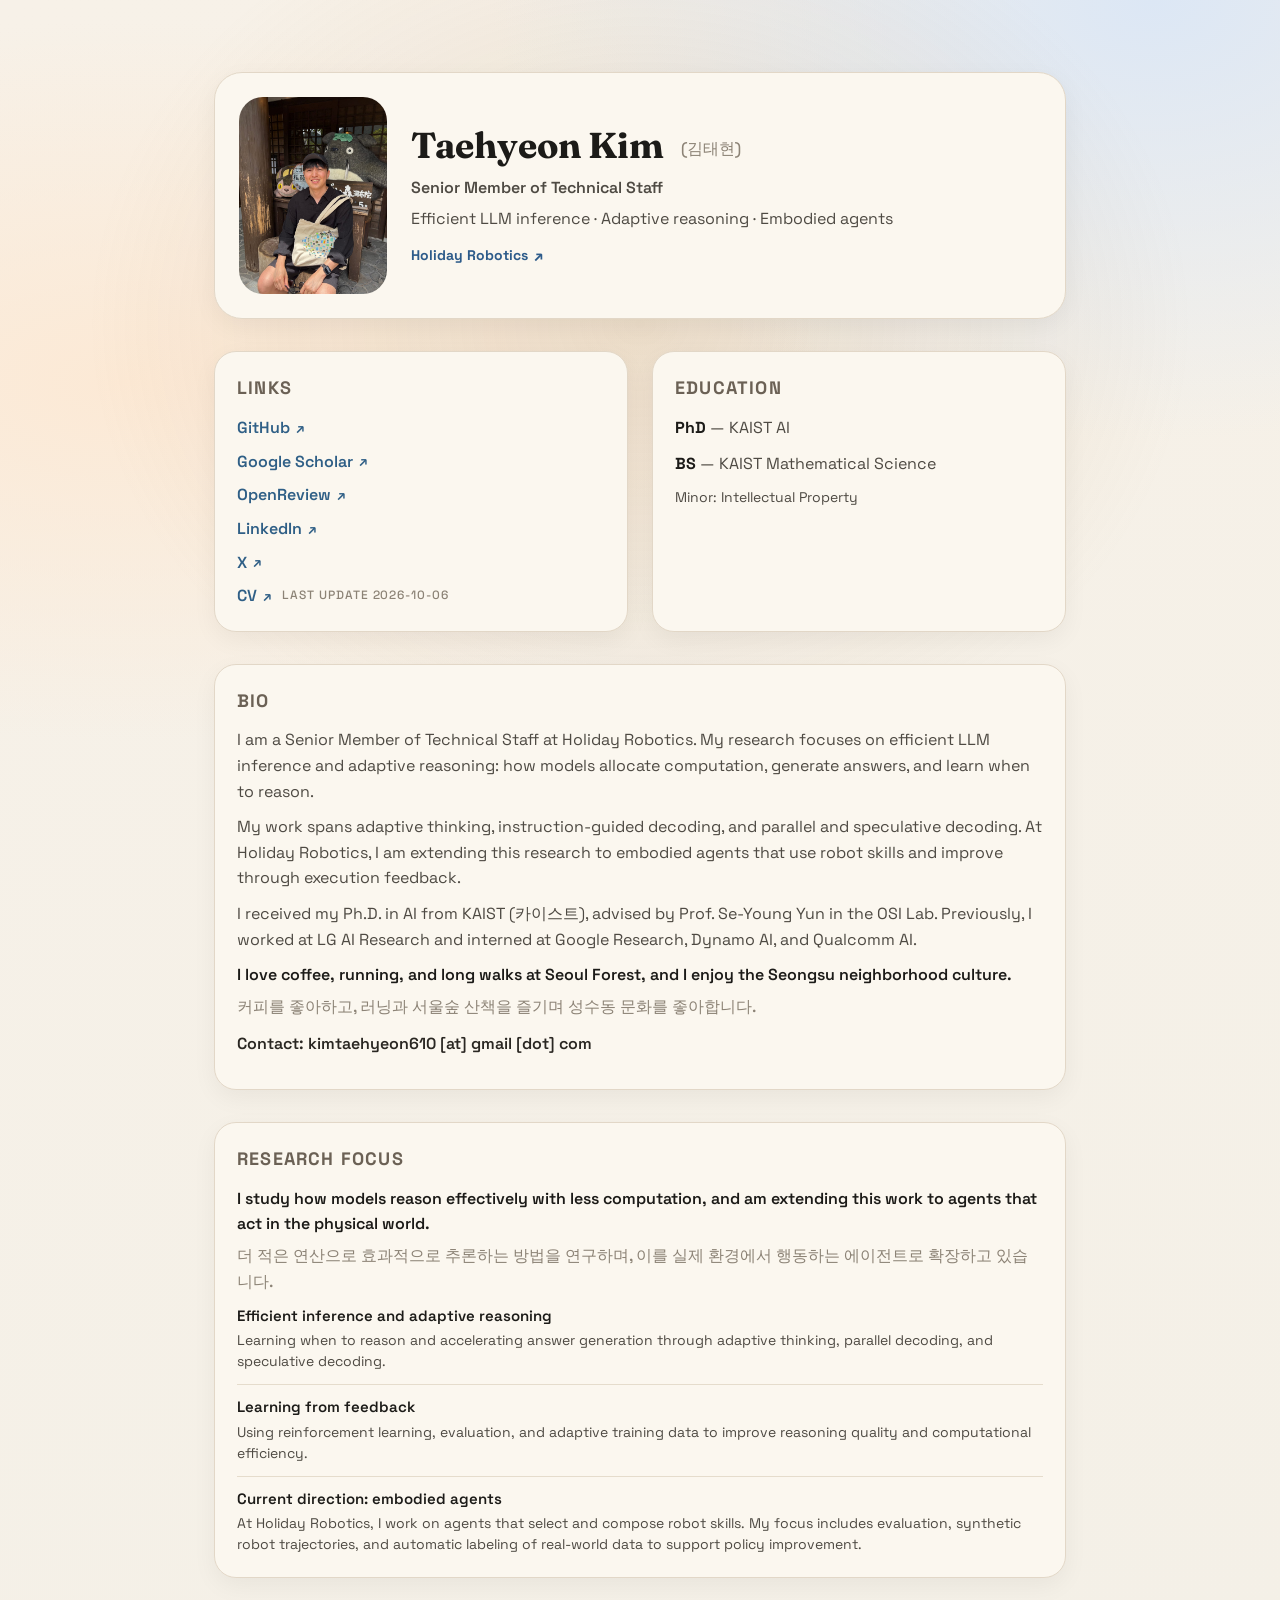
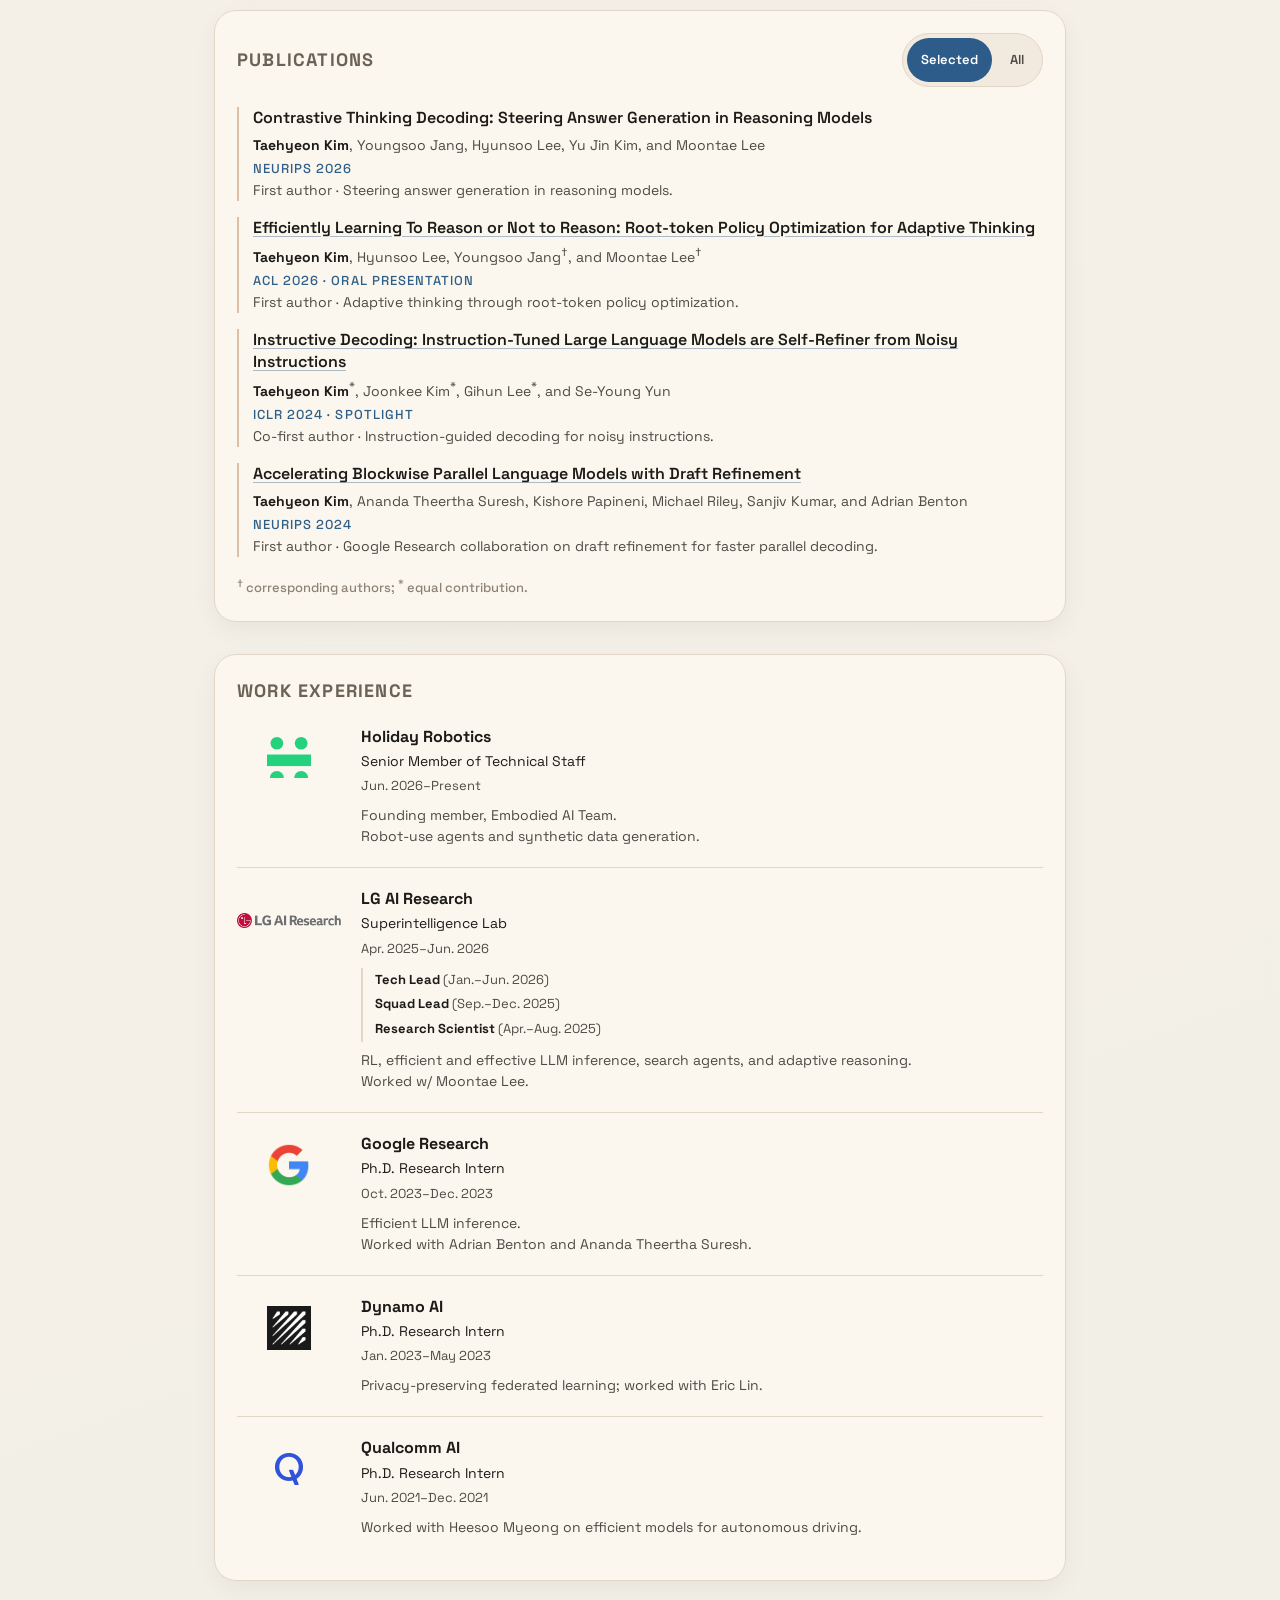
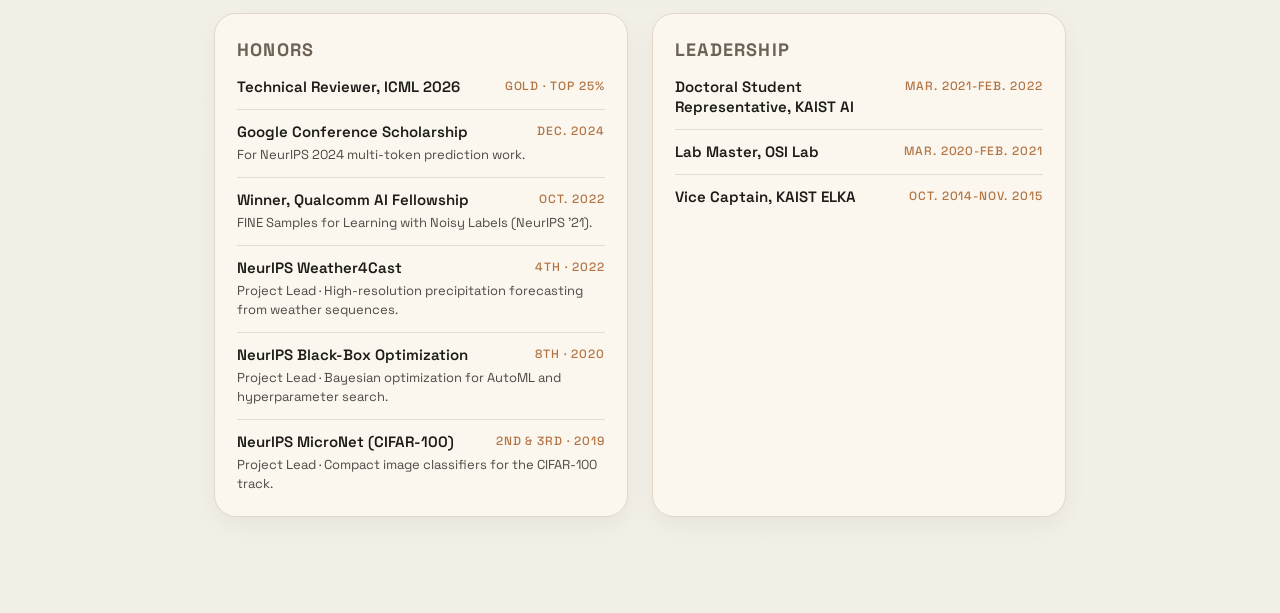
==== commit ca2b41e5: "Simplify NeurIPS 2026 publication label" ====
--- a/index.html
+++ b/index.html
@@ -319,7 +319,7 @@
             <p class="pub-authors">
               <strong>Taehyeon Kim</strong>, Youngsoo Jang, Hyunsoo Lee, Yu Jin Kim, and Moontae Lee
             </p>
-            <p class="pub-meta">NeurIPS 2026 &middot; Accepted</p>
+            <p class="pub-meta">NeurIPS 2026</p>
             <p class="research-detail">First author · Steering answer generation in reasoning models.</p>
           </li>
           <li data-selected>
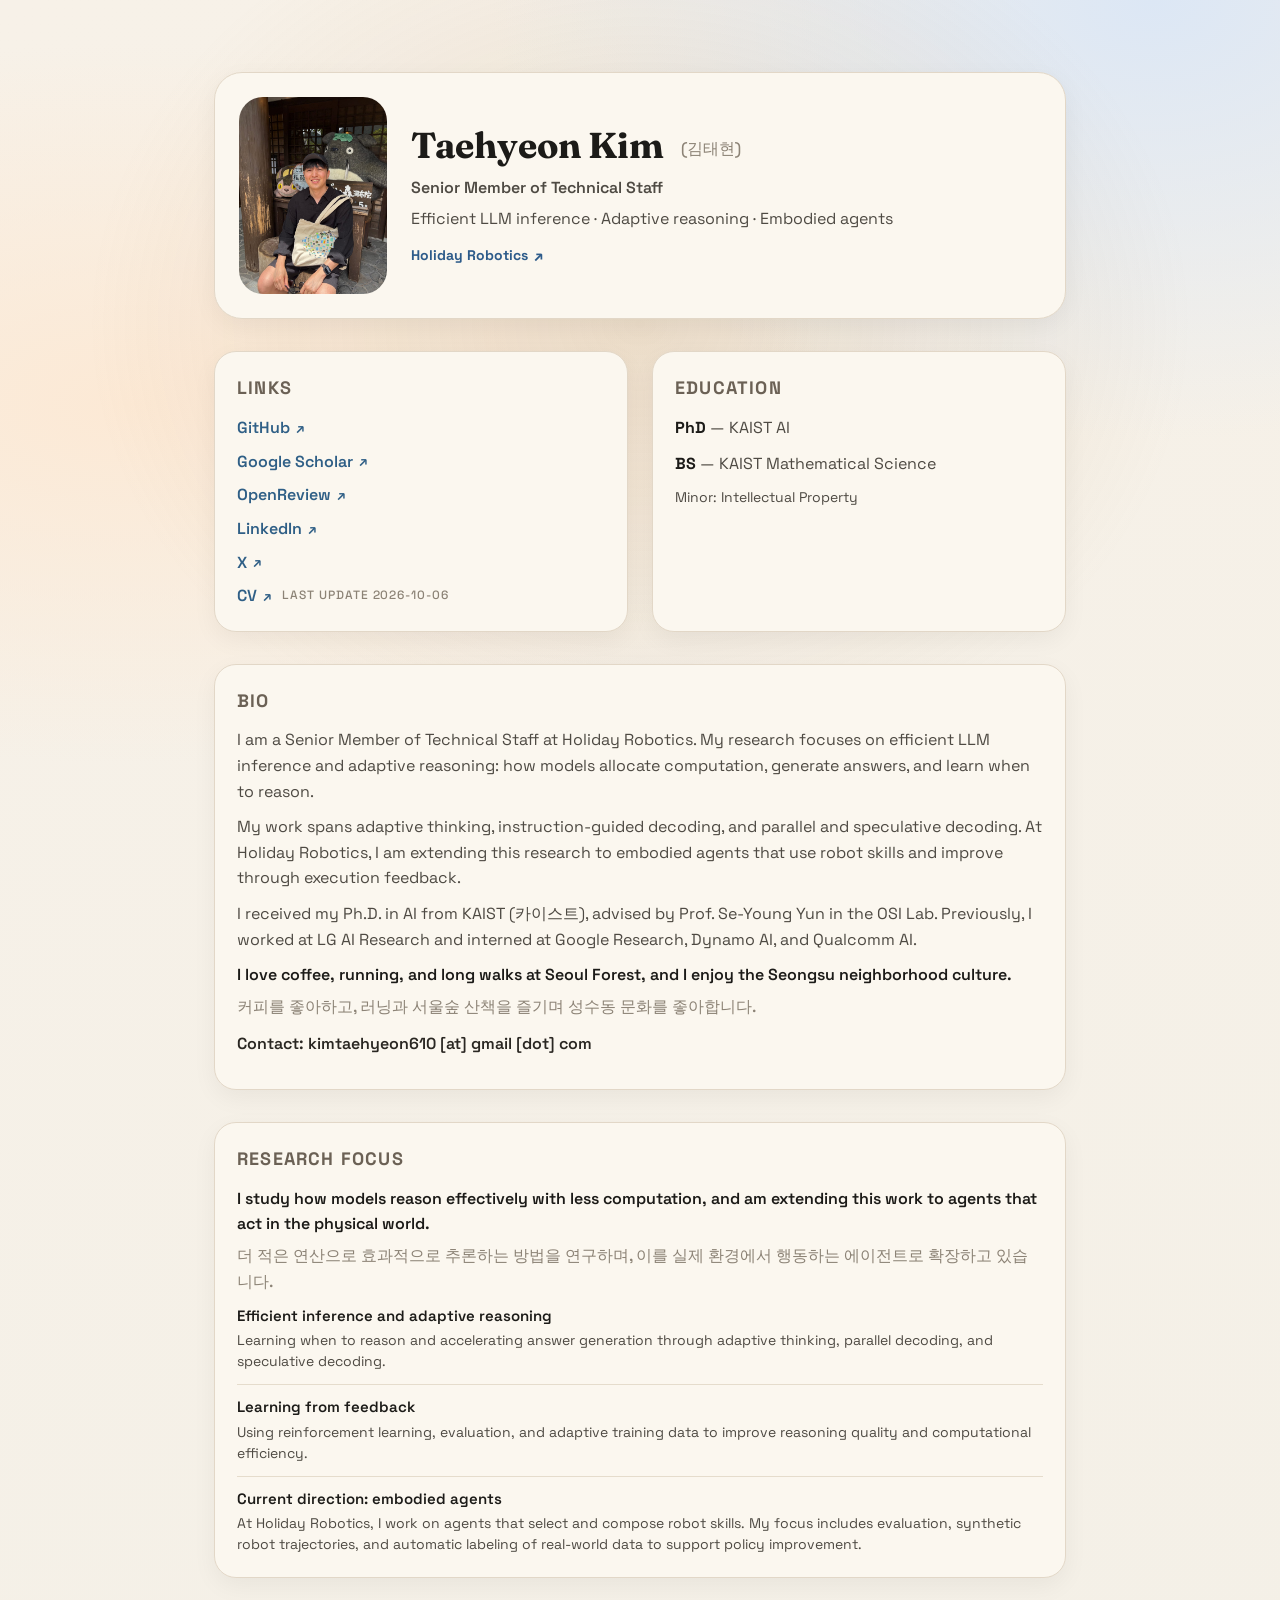
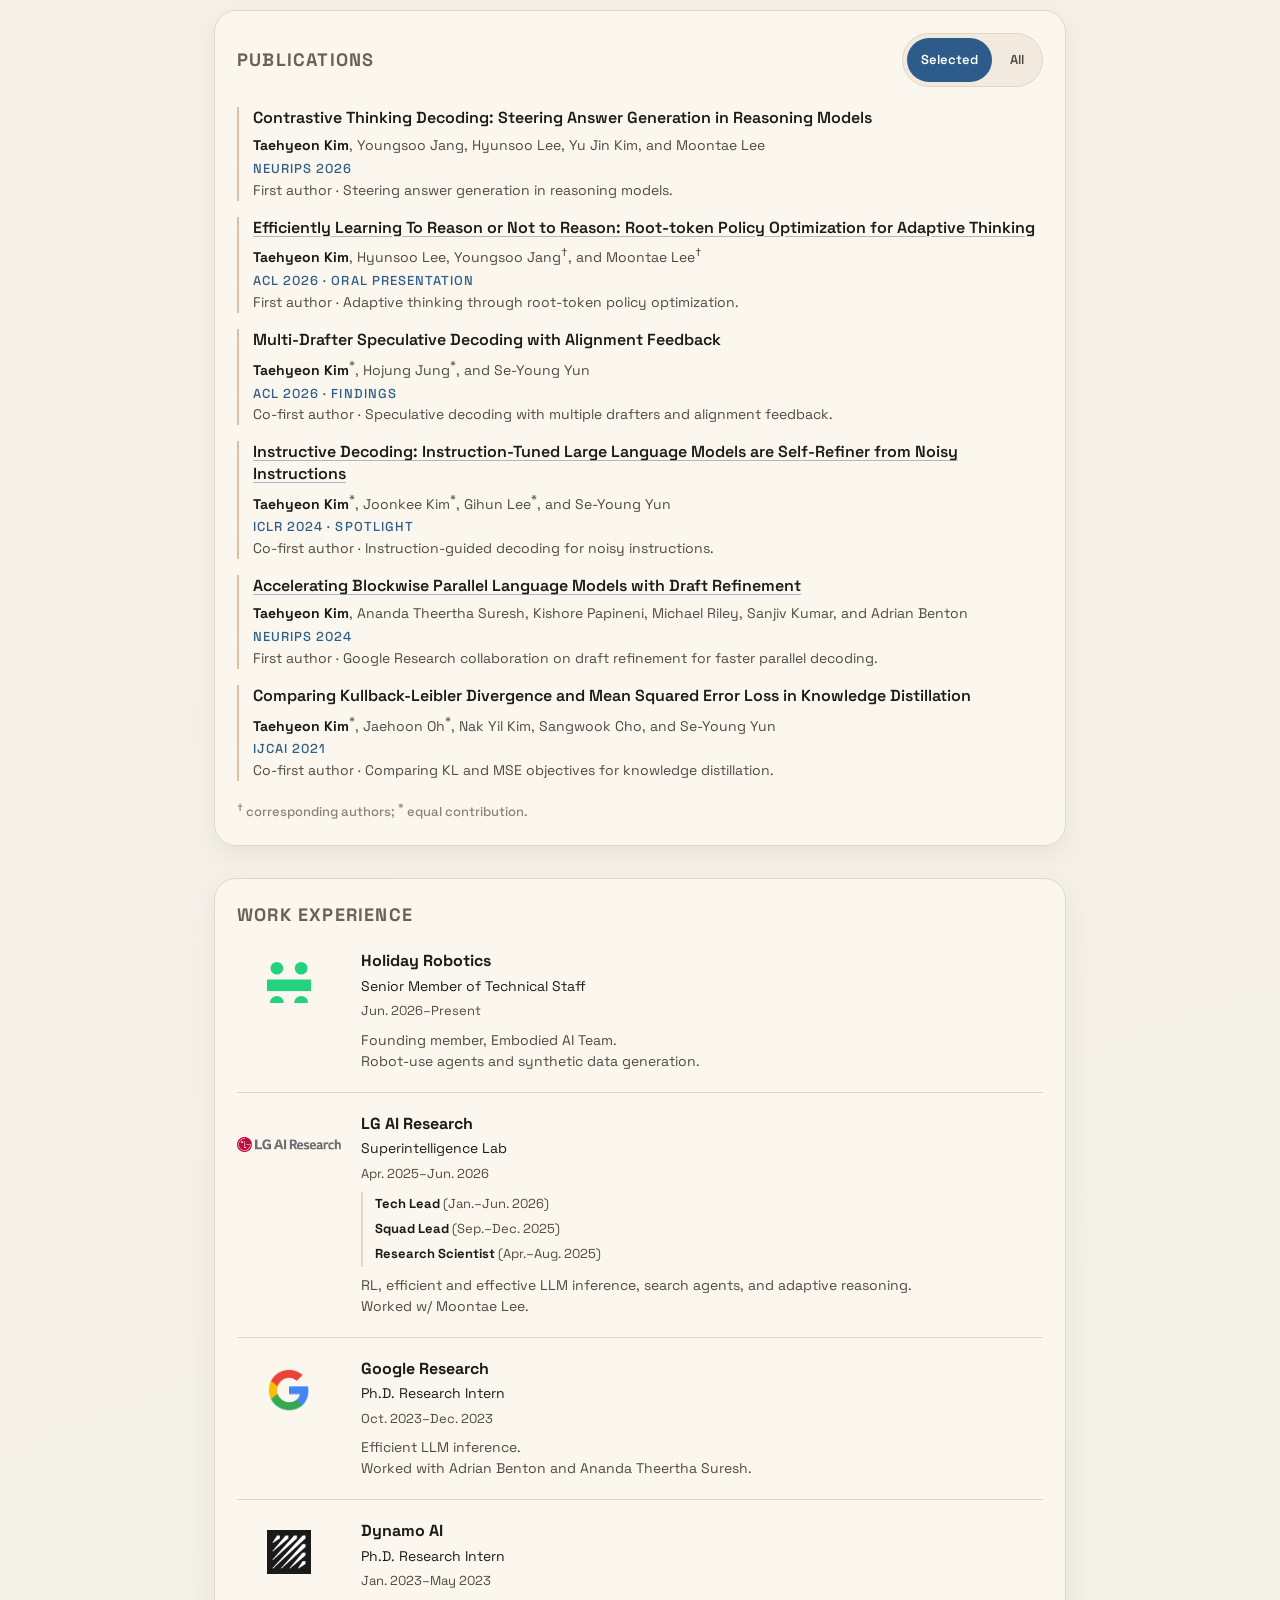
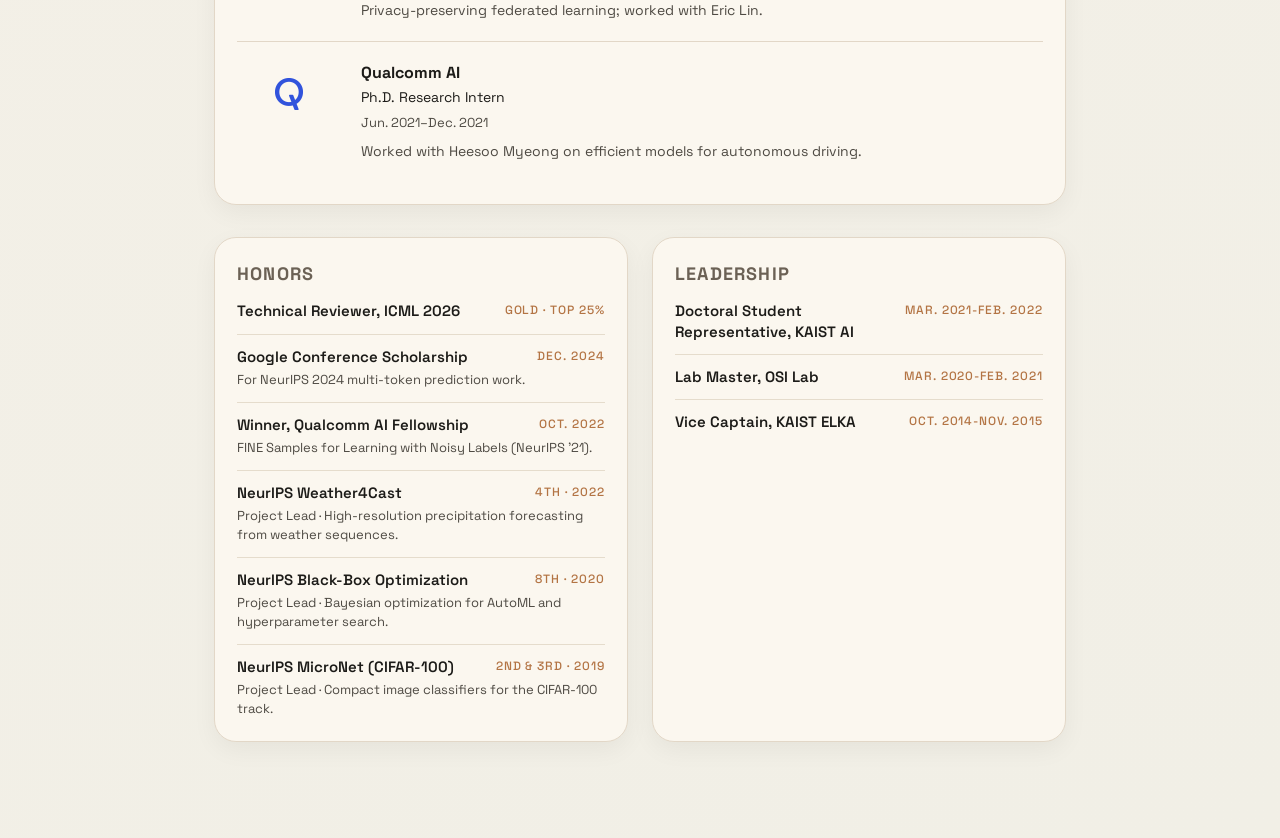
==== commit abdd07de: "Feature distillation and multi-drafter decoding in selected papers" ====
--- a/index.html
+++ b/index.html
@@ -335,6 +335,14 @@
             <p class="research-detail">First author · Adaptive thinking through root-token policy optimization.</p>
           </li>
           <li data-selected>
+            <p class="pub-title">Multi-Drafter Speculative Decoding with Alignment Feedback</p>
+            <p class="pub-authors">
+              <strong>Taehyeon Kim</strong><sup>*</sup>, Hojung Jung<sup>*</sup>, and Se-Young Yun
+            </p>
+            <p class="pub-meta">ACL 2026 &middot; Findings</p>
+            <p class="research-detail">Co-first author · Speculative decoding with multiple drafters and alignment feedback.</p>
+          </li>
+          <li data-selected>
             <p class="pub-title">
               <a href="https://proceedings.iclr.cc/paper_files/paper/2024/hash/1f5c76187c28e8d9d3b938d0c504436c-Abstract-Conference.html" target="_blank" rel="noreferrer">Instructive Decoding: Instruction-Tuned Large Language Models are Self-Refiner from
               Noisy Instructions</a>
@@ -357,13 +365,17 @@
             <p class="pub-meta">NeurIPS 2024</p>
             <p class="research-detail">First author · Google Research collaboration on draft refinement for faster parallel decoding.</p>
           </li>
-
-          <li>
-            <p class="pub-title">Multi-Drafter Speculative Decoding with Alignment Feedback</p>
-            <p class="pub-authors">
-              <strong>Taehyeon Kim</strong><sup>*</sup>, Hojung Jung<sup>*</sup>, and Se-Young Yun
-            </p>
-            <p class="pub-meta">ACL 2026 &middot; Findings</p>
+          <li data-selected>
+            <p class="pub-title">
+              Comparing Kullback-Leibler Divergence and Mean Squared Error Loss in Knowledge
+              Distillation
+            </p>
+            <p class="pub-authors">
+              <strong>Taehyeon Kim</strong><sup>*</sup>, Jaehoon Oh<sup>*</sup>, Nak Yil Kim,
+              Sangwook Cho, and Se-Young Yun
+            </p>
+            <p class="pub-meta">IJCAI 2021</p>
+            <p class="research-detail">Co-first author · Comparing KL and MSE objectives for knowledge distillation.</p>
           </li>
           <li>
             <p class="pub-title">MERIT Feedback Elicits Better Bargaining in LLM Negotiators</p>
@@ -467,17 +479,6 @@
               Jinhwan Choi, and Se-Young Yun
             </p>
             <p class="pub-meta">NeurIPS 2021</p>
-          </li>
-          <li>
-            <p class="pub-title">
-              Comparing Kullback-Leibler Divergence and Mean Squared Error Loss in Knowledge
-              Distillation
-            </p>
-            <p class="pub-authors">
-              <strong>Taehyeon Kim</strong><sup>*</sup>, Jaehoon Oh<sup>*</sup>, Nak Yil Kim,
-              Sangwook Cho, and Se-Young Yun
-            </p>
-            <p class="pub-meta">IJCAI 2021</p>
           </li>
           <li>
             <p class="pub-title">Adaptive Local Bayesian Optimization Over Multiple Discrete Variables</p>
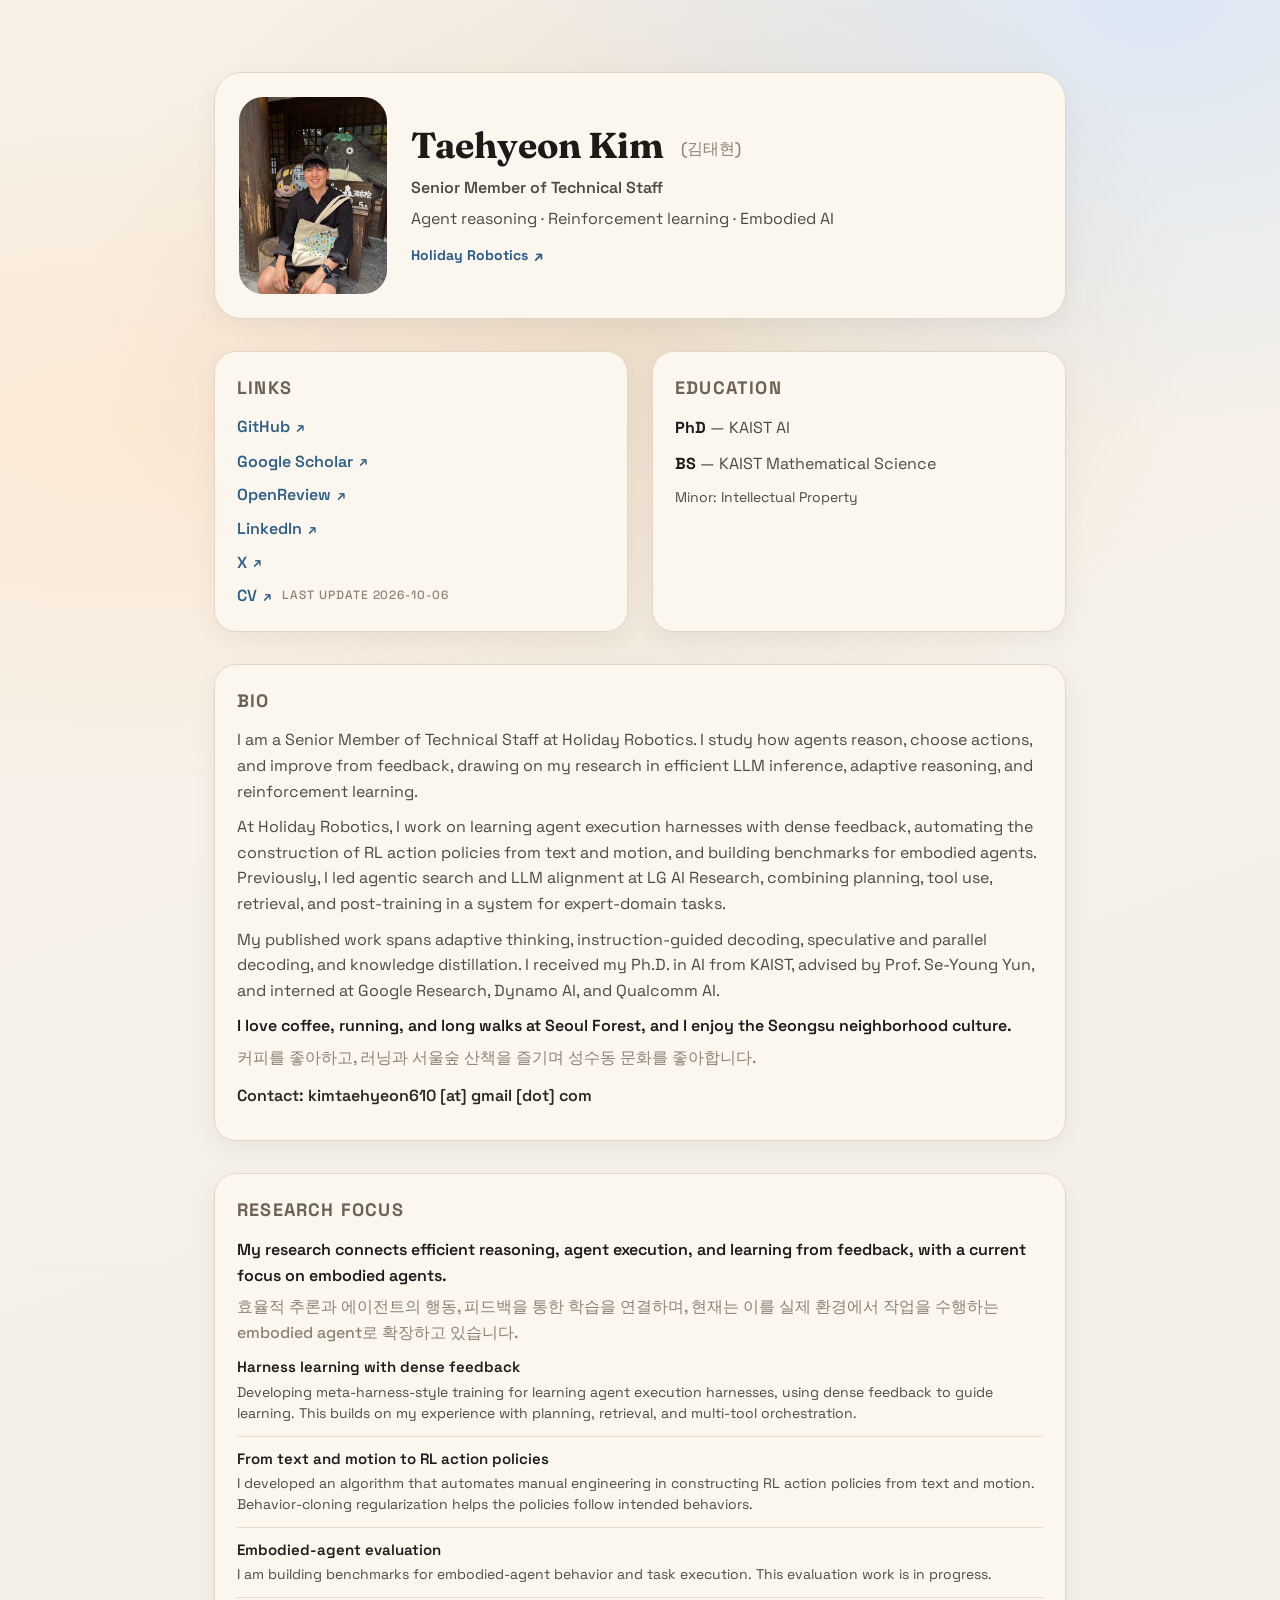
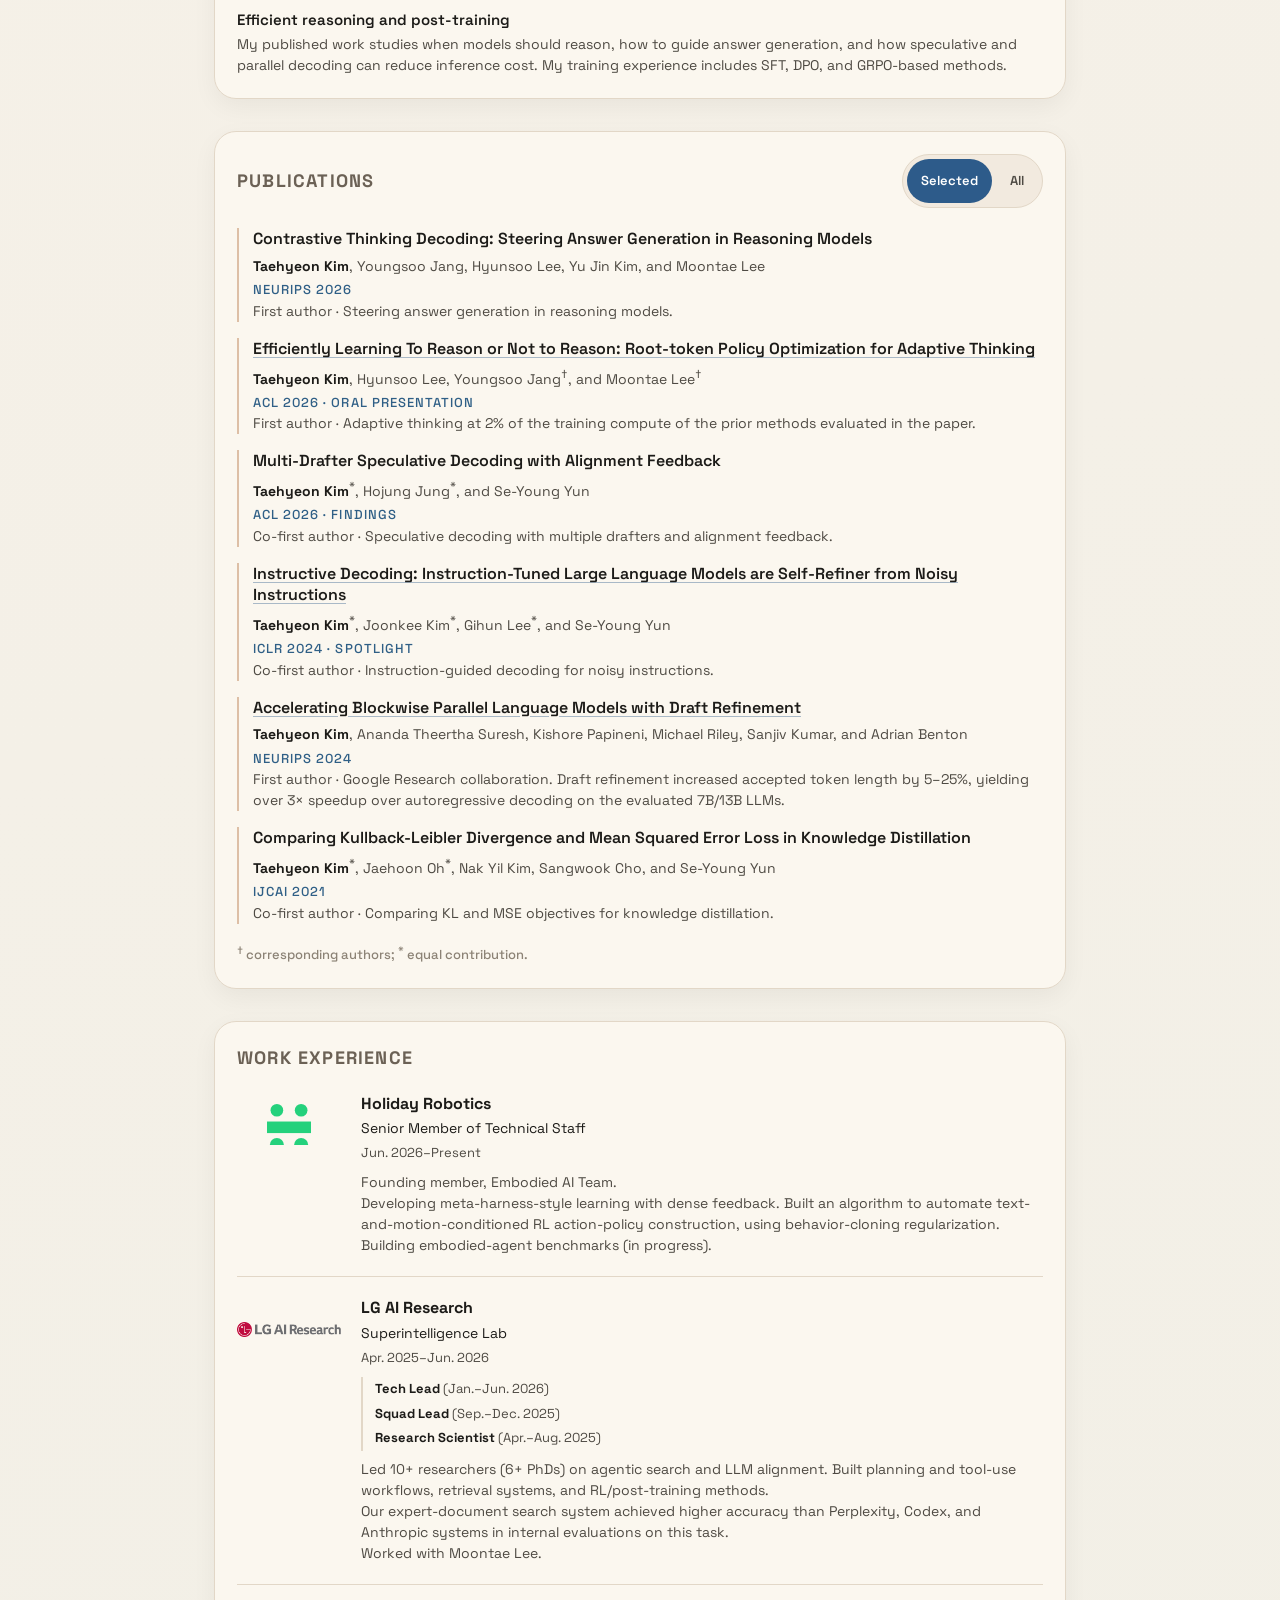
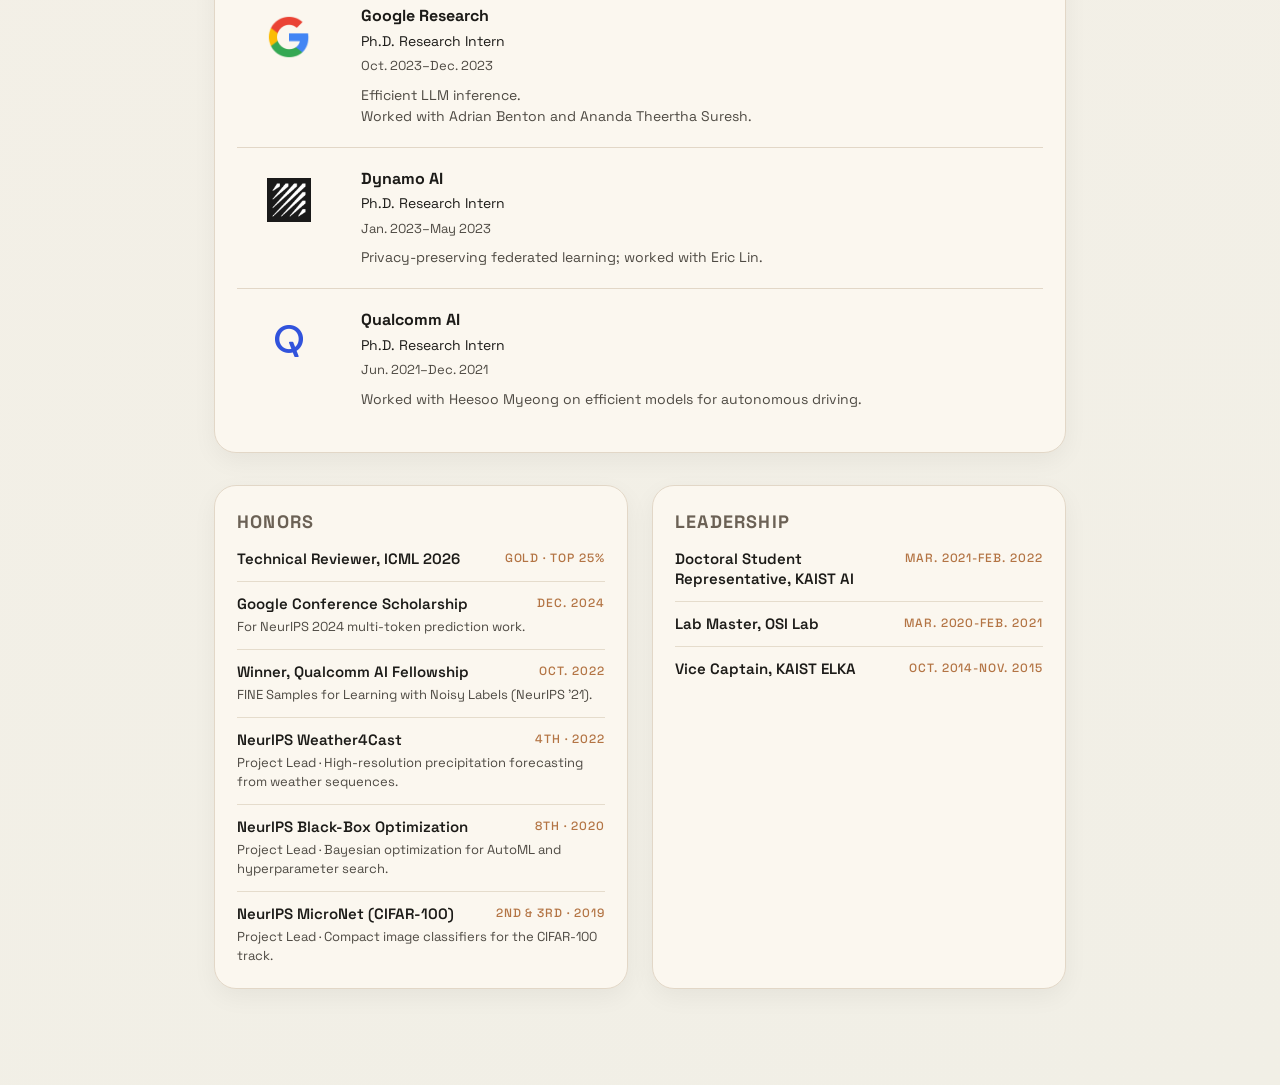
==== commit dcf23850: "Connect research profile to embodied agent learning and publish merged CV" ====
--- a/index.html
+++ b/index.html
@@ -3,22 +3,22 @@
   <head>
     <meta charset="utf-8" />
     <meta name="viewport" content="width=device-width, initial-scale=1" />
-    <title>Taehyeon Kim (김태현) | Efficient Inference &amp; Adaptive Reasoning</title>
+    <title>Taehyeon Kim (김태현) | Efficient Reasoning &amp; Embodied Agents</title>
     <meta
       name="description"
-      content="Taehyeon Kim (김태현), Senior Member of Technical Staff at Holiday Robotics. Research on efficient LLM inference and adaptive reasoning, extending to embodied agents."
+      content="Taehyeon Kim (김태현), Senior Member of Technical Staff at Holiday Robotics. Agent learning, RL action policies, and embodied-agent evaluation, grounded in efficient inference and adaptive reasoning research."
     />
     <meta
       name="keywords"
-      content="Taehyeon Kim, Kim Taehyeon, 김태현, KAIST AI PhD, Holiday Robotics, efficient LLM inference, adaptive reasoning, speculative decoding, reinforcement learning, embodied agents, robot learning"
+      content="Taehyeon Kim, Kim Taehyeon, 김태현, KAIST AI PhD, Holiday Robotics, agent reasoning, efficient LLM inference, adaptive reasoning, tool use, post-training, reinforcement learning, embodied agents, robot learning, evaluation"
     />
     <link rel="canonical" href="https://kthyeon.com/" />
     <meta name="robots" content="index, follow, max-snippet:-1, max-image-preview:large" />
     <meta property="og:type" content="profile" />
-    <meta property="og:title" content="Taehyeon Kim (김태현) | Efficient Inference &amp; Adaptive Reasoning" />
+    <meta property="og:title" content="Taehyeon Kim (김태현) | Efficient Reasoning &amp; Embodied Agents" />
     <meta
       property="og:description"
-      content="Taehyeon Kim (김태현), Senior Member of Technical Staff at Holiday Robotics. Research on efficient LLM inference and adaptive reasoning, extending to embodied agents."
+      content="Taehyeon Kim (김태현), Senior Member of Technical Staff at Holiday Robotics. Agent learning, RL action policies, and embodied-agent evaluation, grounded in efficient inference and adaptive reasoning research."
     />
     <meta property="og:url" content="https://kthyeon.com/" />
     <meta property="og:site_name" content="Taehyeon Kim (김태현)" />
@@ -29,16 +29,16 @@
     <meta property="og:image:height" content="630" />
     <meta
       property="og:image:alt"
-      content="Taehyeon Kim (김태현), Senior Member of Technical Staff at Holiday Robotics. Efficient LLM inference, adaptive reasoning, and embodied agents."
+      content="Taehyeon Kim (김태현), Senior Member of Technical Staff at Holiday Robotics. Agent reasoning, reinforcement learning, and embodied agents."
     />
     <meta property="profile:first_name" content="Taehyeon" />
     <meta property="profile:last_name" content="Kim" />
     <meta name="twitter:card" content="summary_large_image" />
     <meta name="twitter:image" content="https://kthyeon.com/og.png" />
-    <meta name="twitter:title" content="Taehyeon Kim (김태현) | Efficient Inference &amp; Adaptive Reasoning" />
+    <meta name="twitter:title" content="Taehyeon Kim (김태현) | Efficient Reasoning &amp; Embodied Agents" />
     <meta
       name="twitter:description"
-      content="Taehyeon Kim (김태현), Senior Member of Technical Staff at Holiday Robotics. Research on efficient LLM inference and adaptive reasoning, extending to embodied agents."
+      content="Taehyeon Kim (김태현), Senior Member of Technical Staff at Holiday Robotics. Agent learning, RL action policies, and embodied-agent evaluation, grounded in efficient inference and adaptive reasoning research."
     />
     <link rel="preconnect" href="https://fonts.googleapis.com" />
     <link rel="preconnect" href="https://fonts.gstatic.com" crossorigin />
@@ -55,7 +55,7 @@
             "@type": "ProfilePage",
             "@id": "https://kthyeon.com/#page",
             "url": "https://kthyeon.com/",
-            "name": "Taehyeon Kim (김태현) | Efficient Inference & Adaptive Reasoning",
+            "name": "Taehyeon Kim (김태현) | Efficient Reasoning & Embodied Agents",
             "inLanguage": "en",
             "dateModified": "2026-10-06",
             "mainEntity": { "@id": "https://kthyeon.com/#taehyeon-kim" },
@@ -69,7 +69,7 @@
             "givenName": "Taehyeon",
             "familyName": "Kim",
             "honorificSuffix": "Ph.D.",
-            "description": "Taehyeon Kim (김태현) is a KAIST AI Ph.D. and Senior Member of Technical Staff at Holiday Robotics. His research focuses on efficient LLM inference and adaptive reasoning. At Holiday Robotics, he is extending this work to embodied agents, with an emphasis on robot skills, evaluation, and training data.",
+            "description": "Taehyeon Kim (김태현) is a KAIST AI Ph.D. and Senior Member of Technical Staff at Holiday Robotics. His research connects agent learning, reinforcement learning, and efficient reasoning. At Holiday Robotics, he works on dense-feedback harness learning, text-and-motion-conditioned RL action policies, and embodied-agent benchmarks. Previously, he led agentic search and LLM alignment at LG AI Research.",
             "url": "https://kthyeon.com/",
             "image": "https://kthyeon.com/assets/taehyeon-kim.jpg",
             "mainEntityOfPage": { "@id": "https://kthyeon.com/#page" },
@@ -94,6 +94,10 @@
               "Blockwise parallel decoding",
               "LLM alignment",
               "Reinforcement learning",
+              "Agent harness learning",
+              "Dense feedback",
+              "Text-and-motion-conditioned RL policies",
+              "Behavior cloning",
               "Embodied agents",
               "Robot learning",
               "Benchmark design and evaluation",
@@ -190,7 +194,7 @@
             <span class="name-ko">(김태현)</span>
           </h1>
           <p class="role">Senior Member of Technical Staff</p>
-          <p class="meta">Efficient LLM inference · Adaptive reasoning · Embodied agents</p>
+          <p class="meta">Agent reasoning · Reinforcement learning · Embodied AI</p>
           <a
             class="company-link"
             href="https://holiday-robotics.com/"
@@ -234,7 +238,7 @@
               <a href="https://x.com/kimtaehyeon610" target="_blank" rel="noreferrer">X</a>
             </li>
             <li class="link-inline">
-              <a href="/Taehyeon_CV_261006.pdf" target="_blank" rel="noreferrer">CV</a>
+              <a href="/Taehyeon_CV_261006.pdf?v=20261006-2" target="_blank" rel="noreferrer">CV</a>
               <span class="link-meta">Last update 2026-10-06</span>
             </li>
           </ul>
@@ -251,19 +255,21 @@
       <section class="card bio" id="bio">
         <h2>Bio</h2>
         <p>
-          I am a Senior Member of Technical Staff at Holiday Robotics. My research focuses on
-          efficient LLM inference and adaptive reasoning: how models allocate computation,
-          generate answers, and learn when to reason.
+          I am a Senior Member of Technical Staff at Holiday Robotics. I study how agents reason,
+          choose actions, and improve from feedback, drawing on my research in efficient LLM
+          inference, adaptive reasoning, and reinforcement learning.
         </p>
         <p>
-          My work spans adaptive thinking, instruction-guided decoding, and parallel and
-          speculative decoding. At Holiday Robotics, I am extending this research to embodied
-          agents that use robot skills and improve through execution feedback.
+          At Holiday Robotics, I work on learning agent execution harnesses with dense feedback,
+          automating the construction of RL action policies from text and motion, and building
+          benchmarks for embodied agents. Previously,
+          I led agentic search and LLM alignment at LG AI Research, combining planning, tool use,
+          retrieval, and post-training in a system for expert-domain tasks.
         </p>
         <p>
-          I received my Ph.D. in AI from KAIST (카이스트), advised by Prof. Se-Young Yun in the
-          OSI Lab. Previously, I worked at LG AI Research and interned at Google Research,
-          Dynamo AI, and Qualcomm AI.
+          My published work spans adaptive thinking, instruction-guided decoding, speculative
+          and parallel decoding, and knowledge distillation. I received my Ph.D. in AI from KAIST,
+          advised by Prof. Se-Young Yun, and interned at Google Research, Dynamo AI, and Qualcomm AI.
         </p>
         <p class="bio-pair">
           <strong>
@@ -279,26 +285,30 @@
         <h2>Research Focus</h2>
         <p class="bio-pair">
           <strong>
-            I study how models reason effectively with less computation, and am extending
-            this work to agents that act in the physical world.
+            My research connects efficient reasoning, agent execution, and learning from
+            feedback, with a current focus on embodied agents.
           </strong>
           <span lang="ko">
-            더 적은 연산으로 효과적으로 추론하는 방법을 연구하며, 이를 실제 환경에서 행동하는
-            에이전트로 확장하고 있습니다.
+            효율적 추론과 에이전트의 행동, 피드백을 통한 학습을 연결하며, 현재는 이를 실제 환경에서
+            작업을 수행하는 embodied agent로 확장하고 있습니다.
           </span>
         </p>
         <ul class="research-list">
           <li>
-            <h3 class="research-title">Efficient inference and adaptive reasoning</h3>
-            <p class="research-detail">Learning when to reason and accelerating answer generation through adaptive thinking, parallel decoding, and speculative decoding.</p>
-          </li>
-          <li>
-            <h3 class="research-title">Learning from feedback</h3>
-            <p class="research-detail">Using reinforcement learning, evaluation, and adaptive training data to improve reasoning quality and computational efficiency.</p>
-          </li>
-          <li>
-            <h3 class="research-title">Current direction: embodied agents</h3>
-            <p class="research-detail">At Holiday Robotics, I work on agents that select and compose robot skills. My focus includes evaluation, synthetic robot trajectories, and automatic labeling of real-world data to support policy improvement.</p>
+            <h3 class="research-title">Harness learning with dense feedback</h3>
+            <p class="research-detail">Developing meta-harness-style training for learning agent execution harnesses, using dense feedback to guide learning. This builds on my experience with planning, retrieval, and multi-tool orchestration.</p>
+          </li>
+          <li>
+            <h3 class="research-title">From text and motion to RL action policies</h3>
+            <p class="research-detail">I developed an algorithm that automates manual engineering in constructing RL action policies from text and motion. Behavior-cloning regularization helps the policies follow intended behaviors.</p>
+          </li>
+          <li>
+            <h3 class="research-title">Embodied-agent evaluation</h3>
+            <p class="research-detail">I am building benchmarks for embodied-agent behavior and task execution. This evaluation work is in progress.</p>
+          </li>
+          <li>
+            <h3 class="research-title">Efficient reasoning and post-training</h3>
+            <p class="research-detail">My published work studies when models should reason, how to guide answer generation, and how speculative and parallel decoding can reduce inference cost. My training experience includes SFT, DPO, and GRPO-based methods.</p>
           </li>
         </ul>
       </section>
@@ -332,7 +342,7 @@
               Moontae Lee<sup>&dagger;</sup>
             </p>
             <p class="pub-meta">ACL 2026 &middot; Oral Presentation</p>
-            <p class="research-detail">First author · Adaptive thinking through root-token policy optimization.</p>
+            <p class="research-detail">First author · Adaptive thinking at 2% of the training compute of the prior methods evaluated in the paper.</p>
           </li>
           <li data-selected>
             <p class="pub-title">Multi-Drafter Speculative Decoding with Alignment Feedback</p>
@@ -363,7 +373,7 @@
               Sanjiv Kumar, and Adrian Benton
             </p>
             <p class="pub-meta">NeurIPS 2024</p>
-            <p class="research-detail">First author · Google Research collaboration on draft refinement for faster parallel decoding.</p>
+            <p class="research-detail">First author · Google Research collaboration. Draft refinement increased accepted token length by 5–25%, yielding over 3× speedup over autoregressive decoding on the evaluated 7B/13B LLMs.</p>
           </li>
           <li data-selected>
             <p class="pub-title">
@@ -503,7 +513,7 @@
               <h3>Holiday Robotics</h3>
               <p class="experience-role">Senior Member of Technical Staff</p>
               <p class="experience-date"><time datetime="2026-06">Jun. 2026</time>–Present</p>
-              <p class="experience-detail">Founding member, Embodied AI Team.<br />Robot-use agents and synthetic data generation.</p>
+              <p class="experience-detail">Founding member, Embodied AI Team.<br />Developing meta-harness-style learning with dense feedback. Built an algorithm to automate text-and-motion-conditioned RL action-policy construction, using behavior-cloning regularization.<br />Building embodied-agent benchmarks (in progress).</p>
             </div>
           </article>
           <article class="experience-row">
@@ -517,7 +527,7 @@
                 <p><strong>Squad Lead</strong> <span>(Sep.–Dec. 2025)</span></p>
                 <p><strong>Research Scientist</strong> <span>(Apr.–Aug. 2025)</span></p>
               </div>
-              <p class="experience-detail">RL, efficient and effective LLM inference, search agents, and adaptive reasoning.<br />Worked w/ Moontae Lee.</p>
+              <p class="experience-detail">Led 10+ researchers (6+ PhDs) on agentic search and LLM alignment. Built planning and tool-use workflows, retrieval systems, and RL/post-training methods.<br />Our expert-document search system achieved higher accuracy than Perplexity, Codex, and Anthropic systems in internal evaluations on this task.<br />Worked with Moontae Lee.</p>
             </div>
           </article>
           <article class="experience-row">
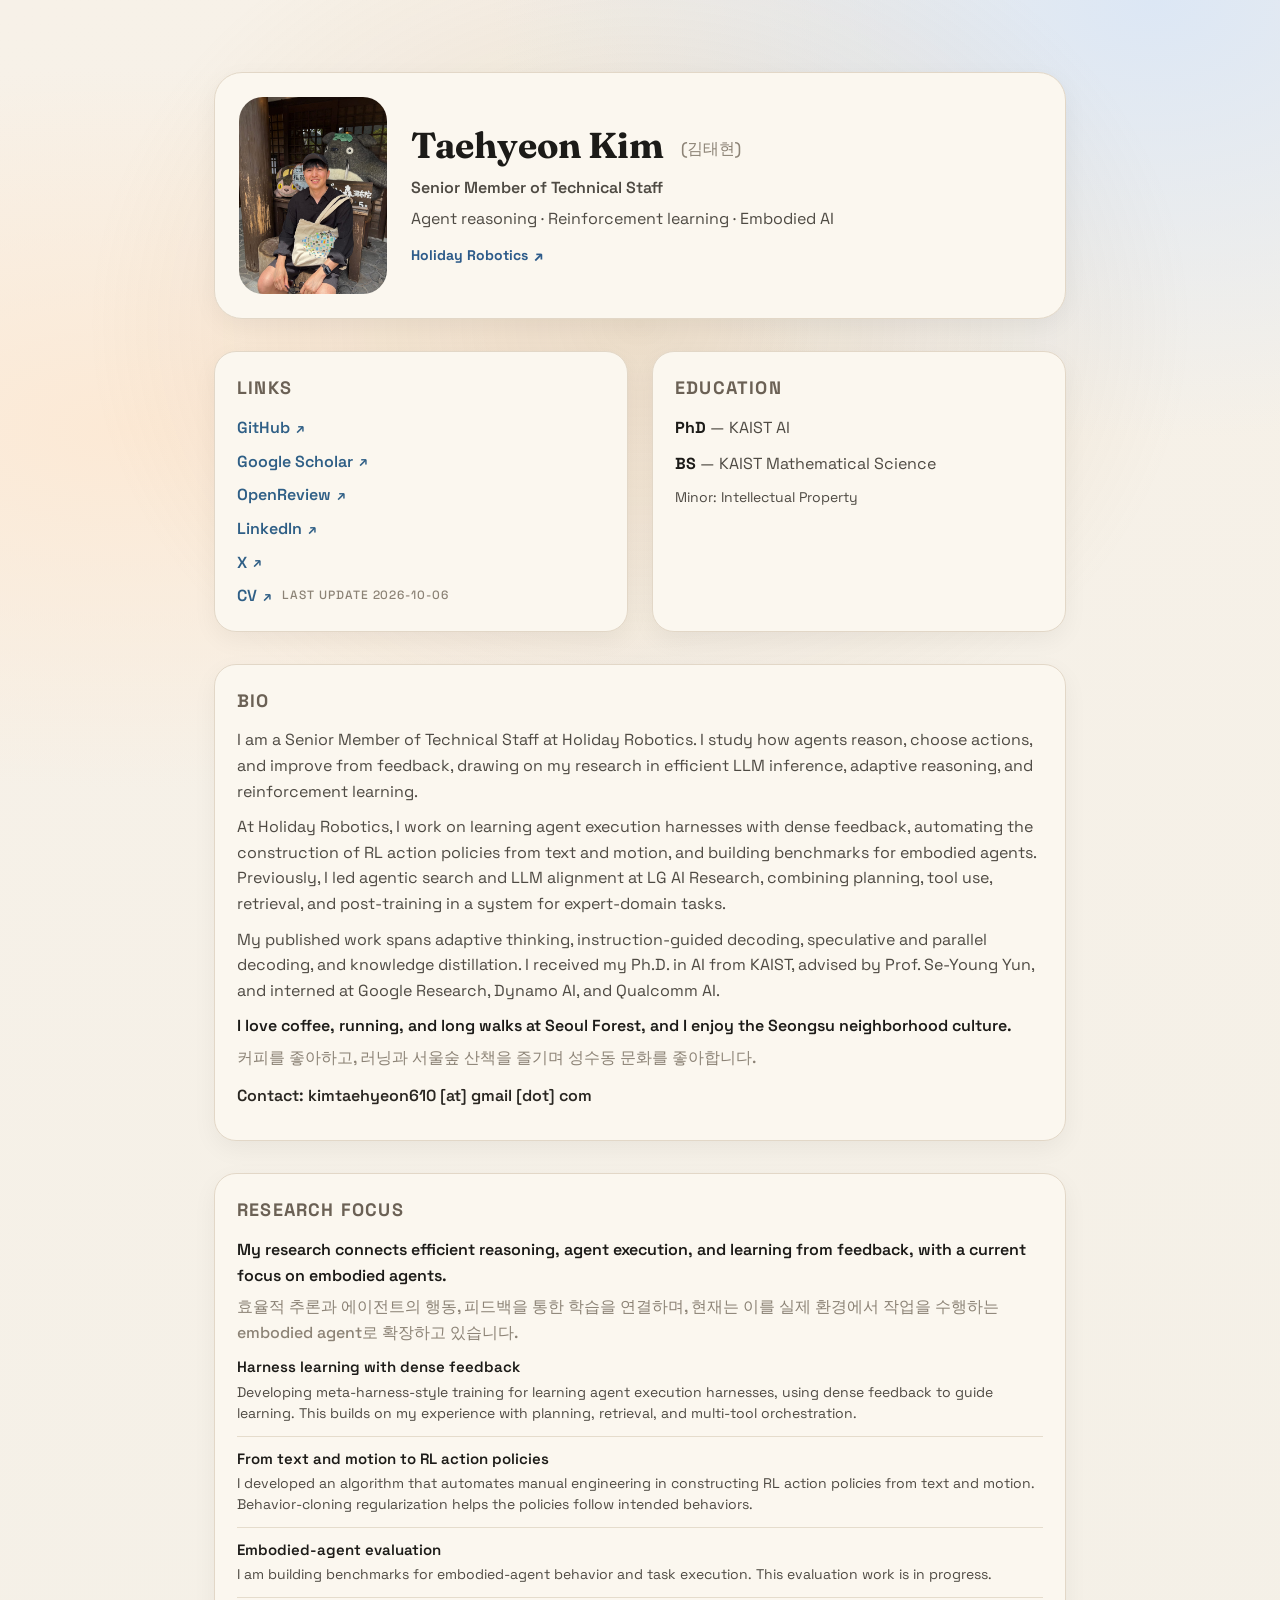
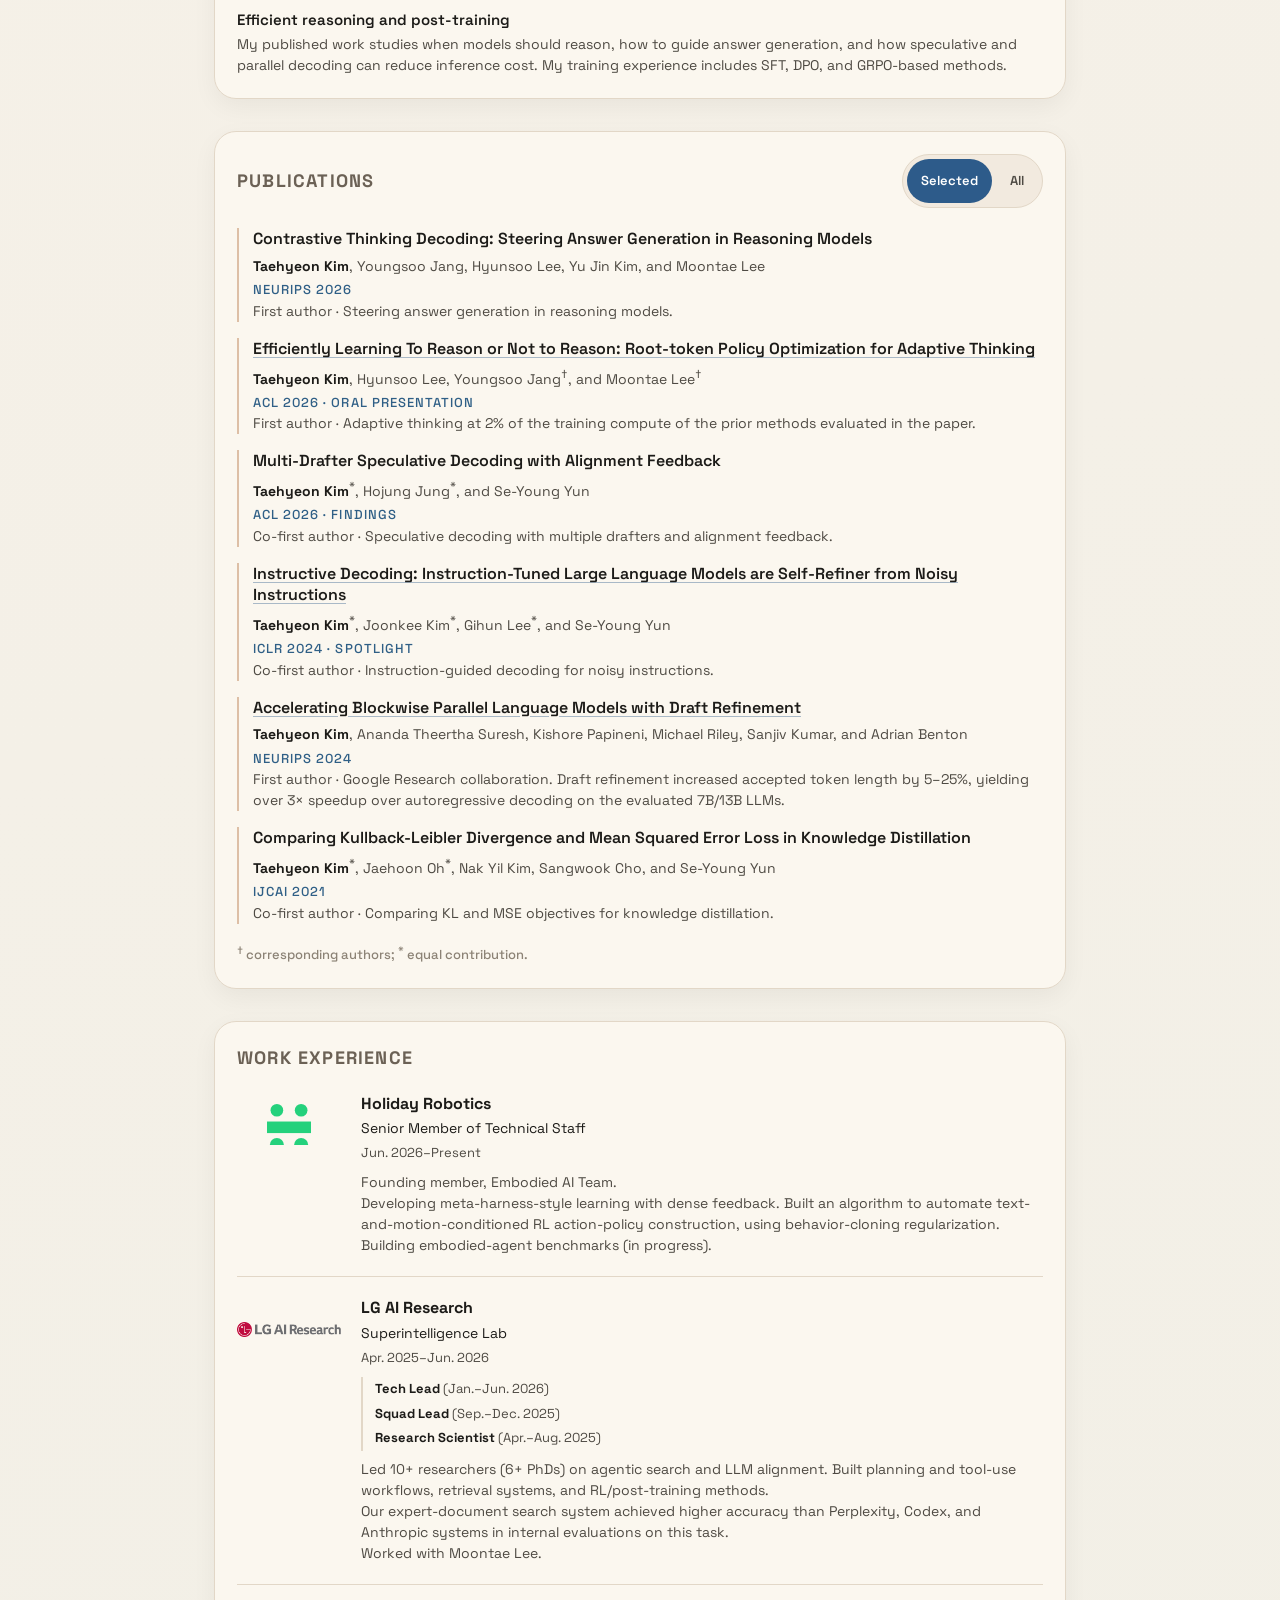
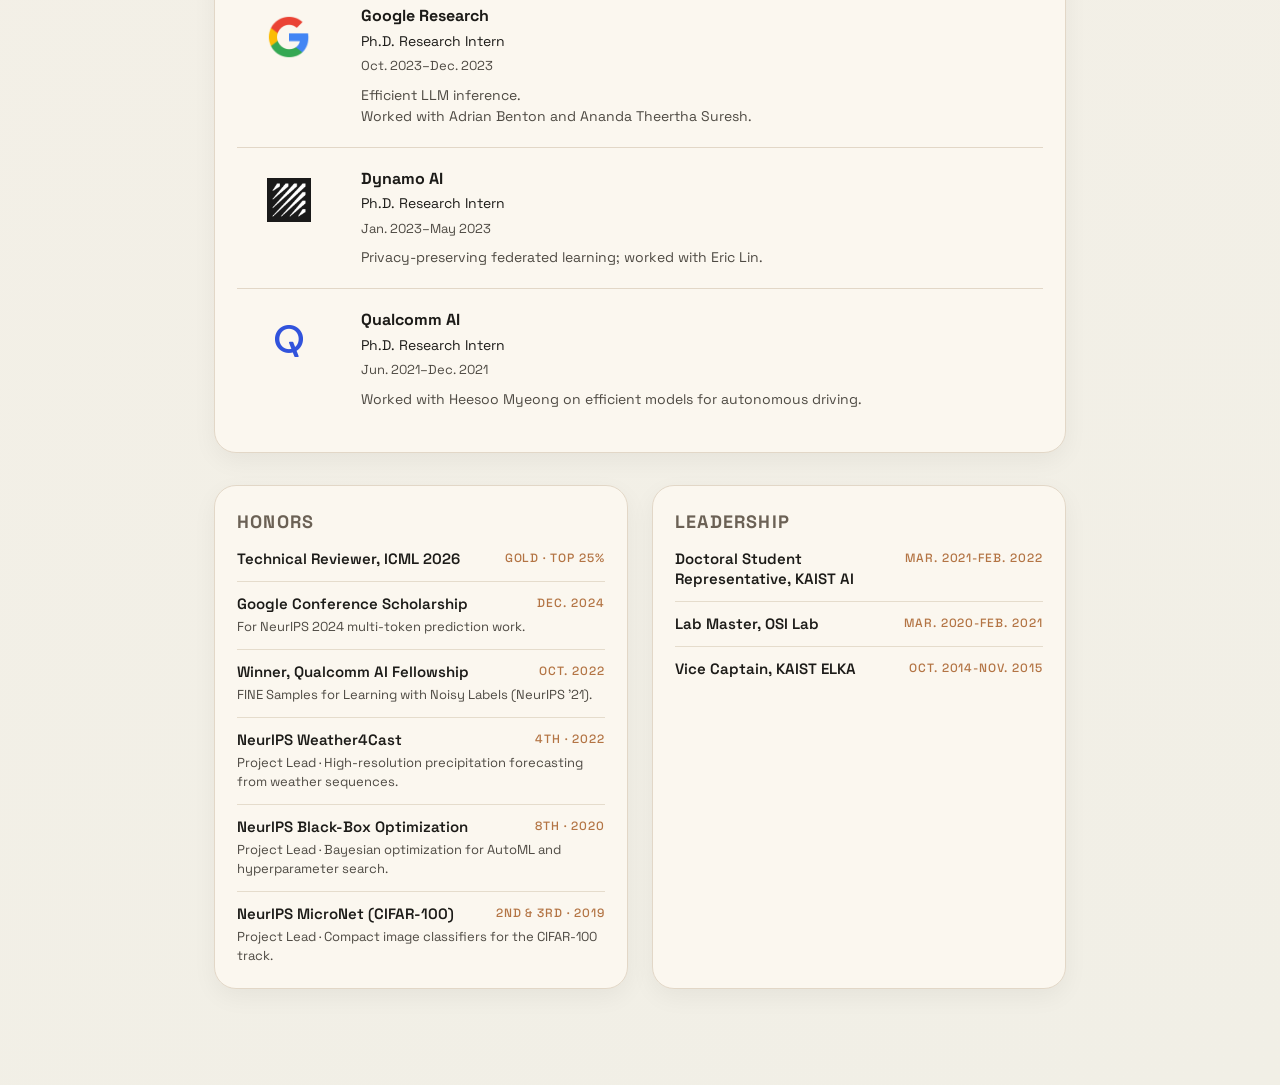
==== commit ee0a608e: "Publish CV in the original red Roboto format" ====
--- a/index.html
+++ b/index.html
@@ -238,7 +238,7 @@
               <a href="https://x.com/kimtaehyeon610" target="_blank" rel="noreferrer">X</a>
             </li>
             <li class="link-inline">
-              <a href="/Taehyeon_CV_261006.pdf?v=20261006-2" target="_blank" rel="noreferrer">CV</a>
+              <a href="/Taehyeon_CV_261006.pdf?v=20261006-3" target="_blank" rel="noreferrer">CV</a>
               <span class="link-meta">Last update 2026-10-06</span>
             </li>
           </ul>
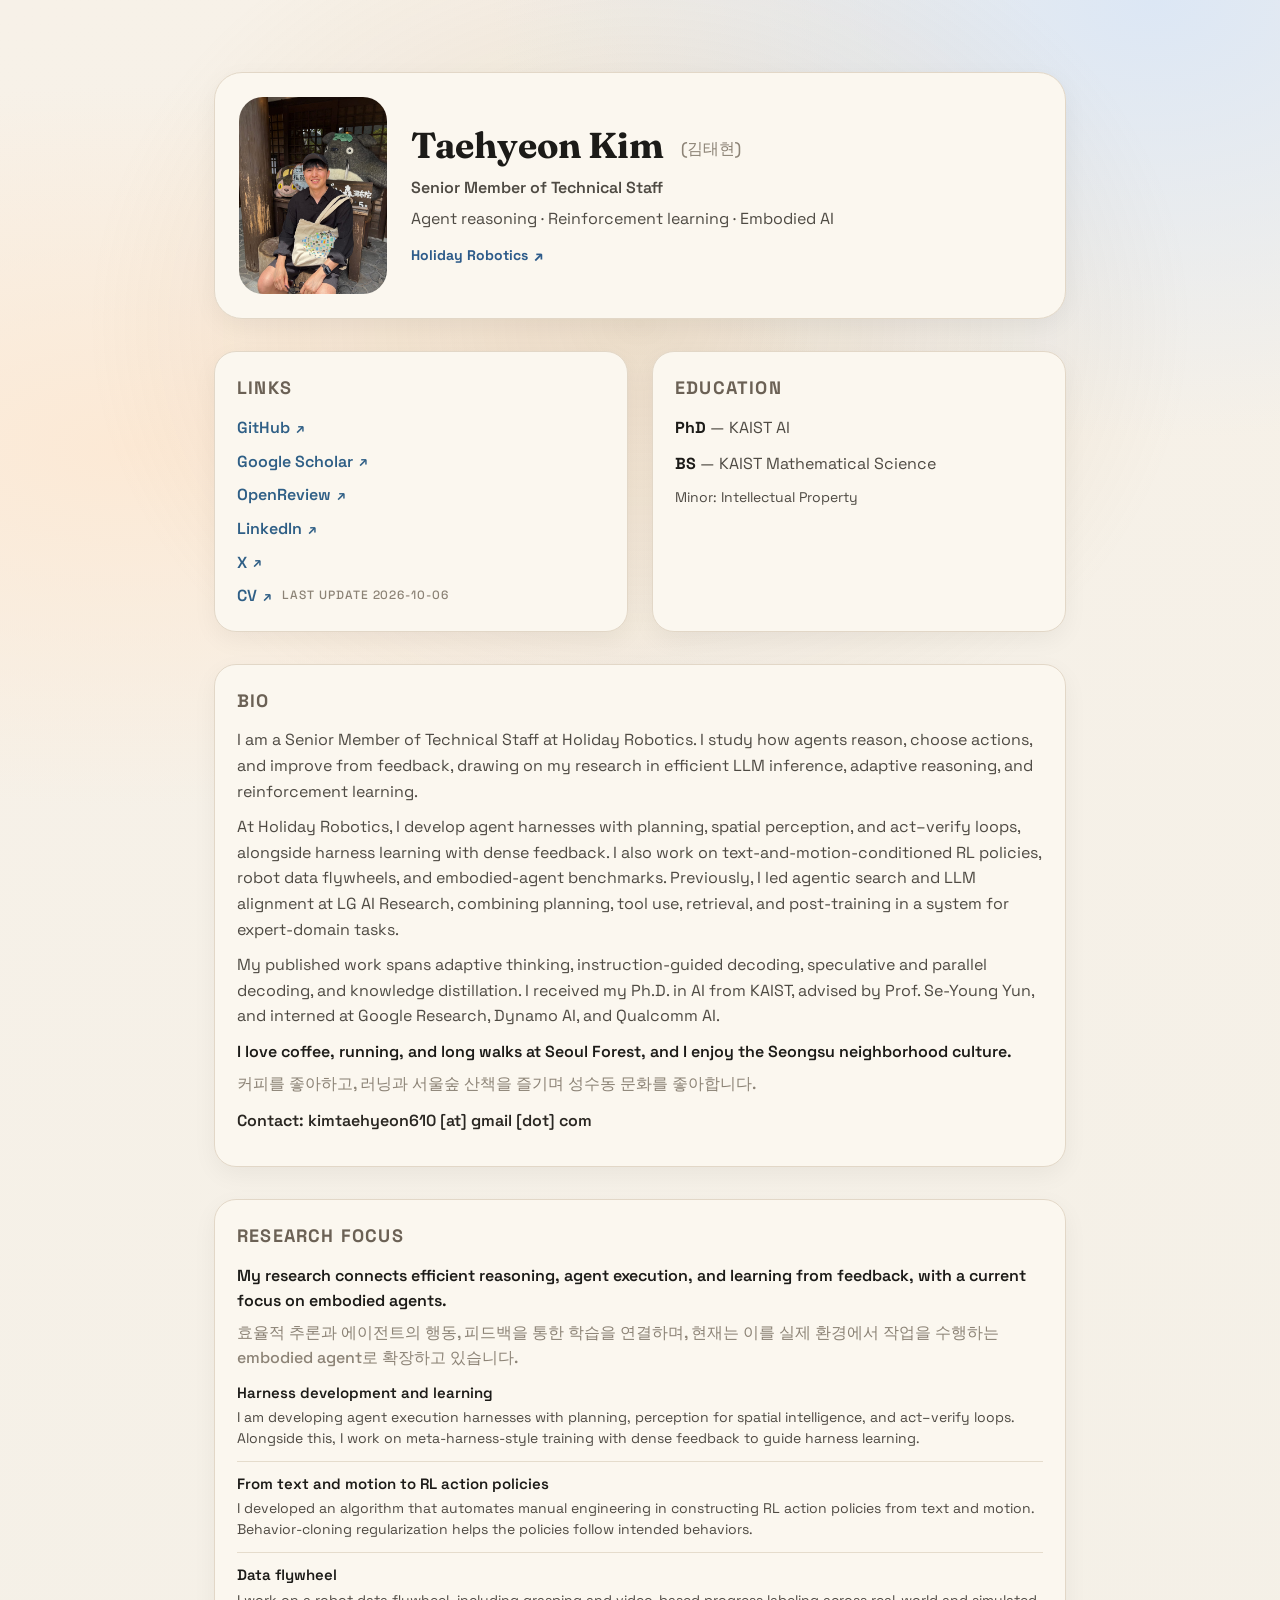
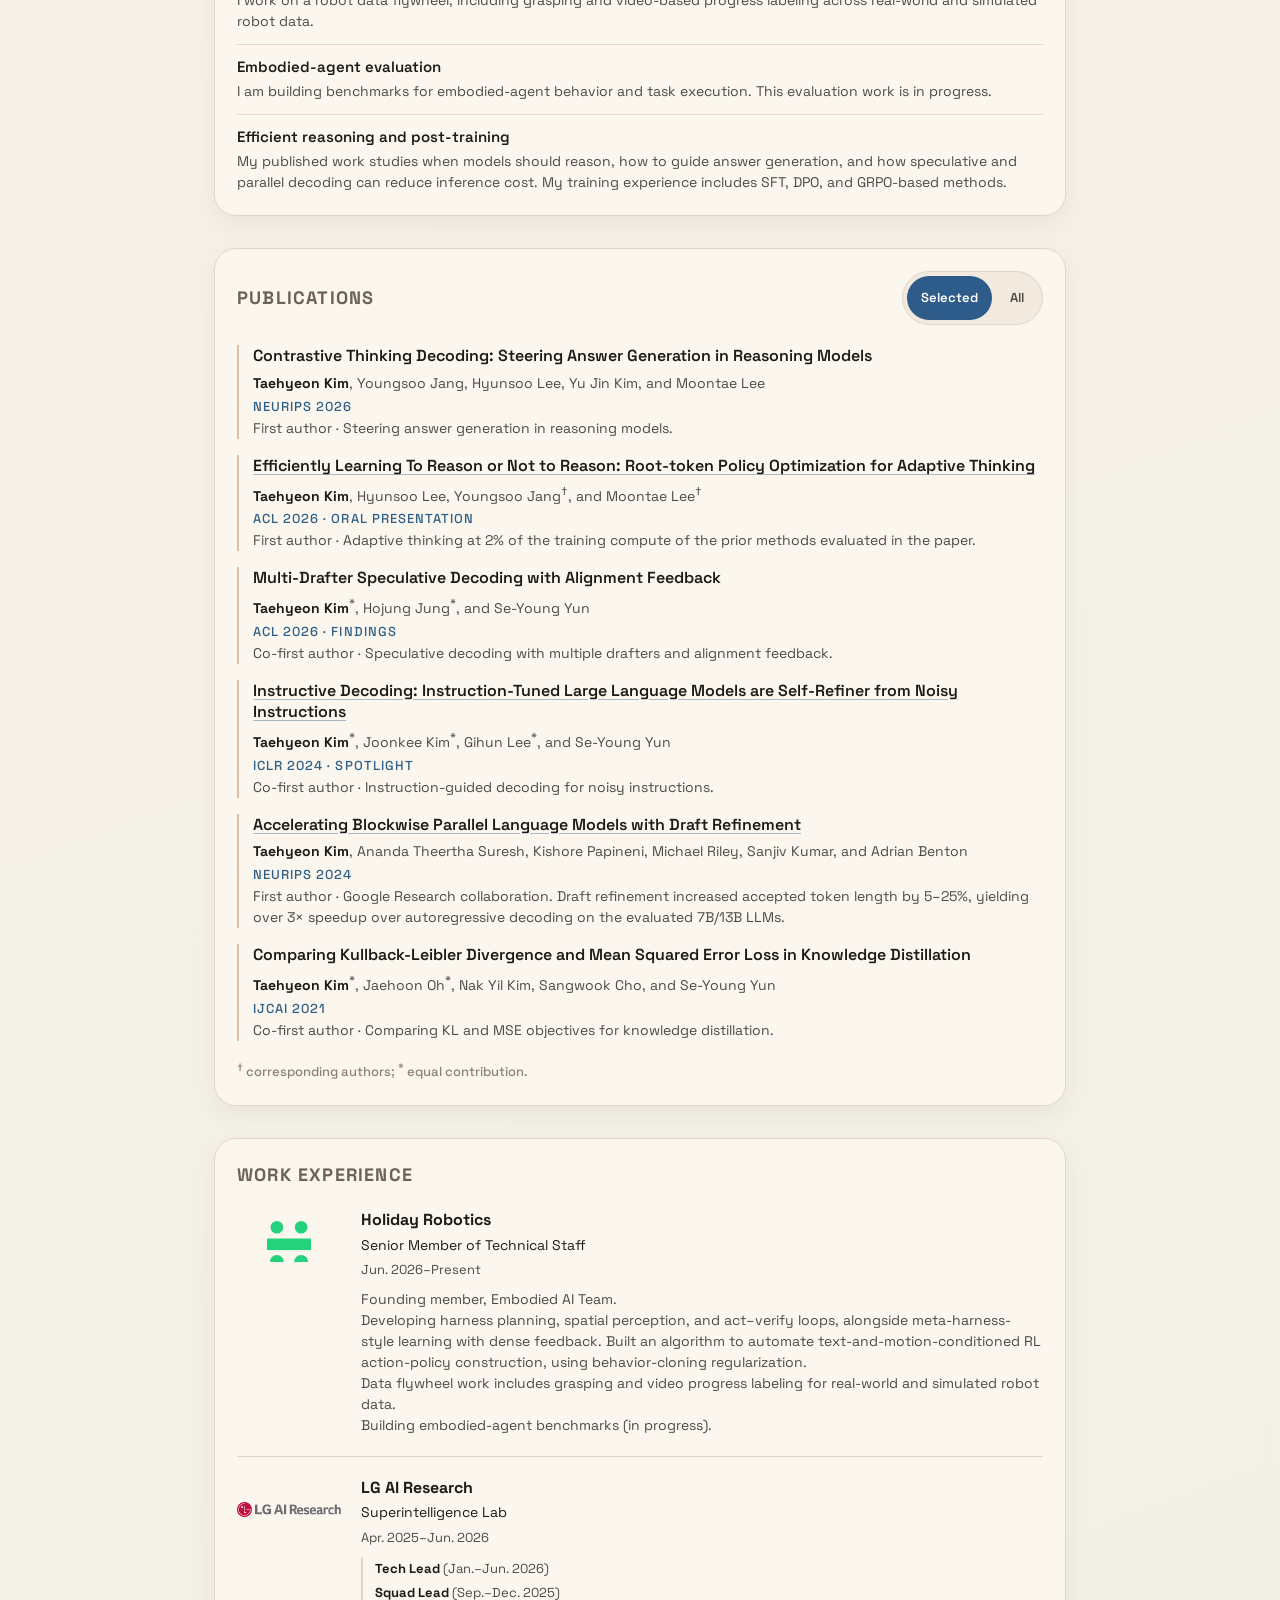
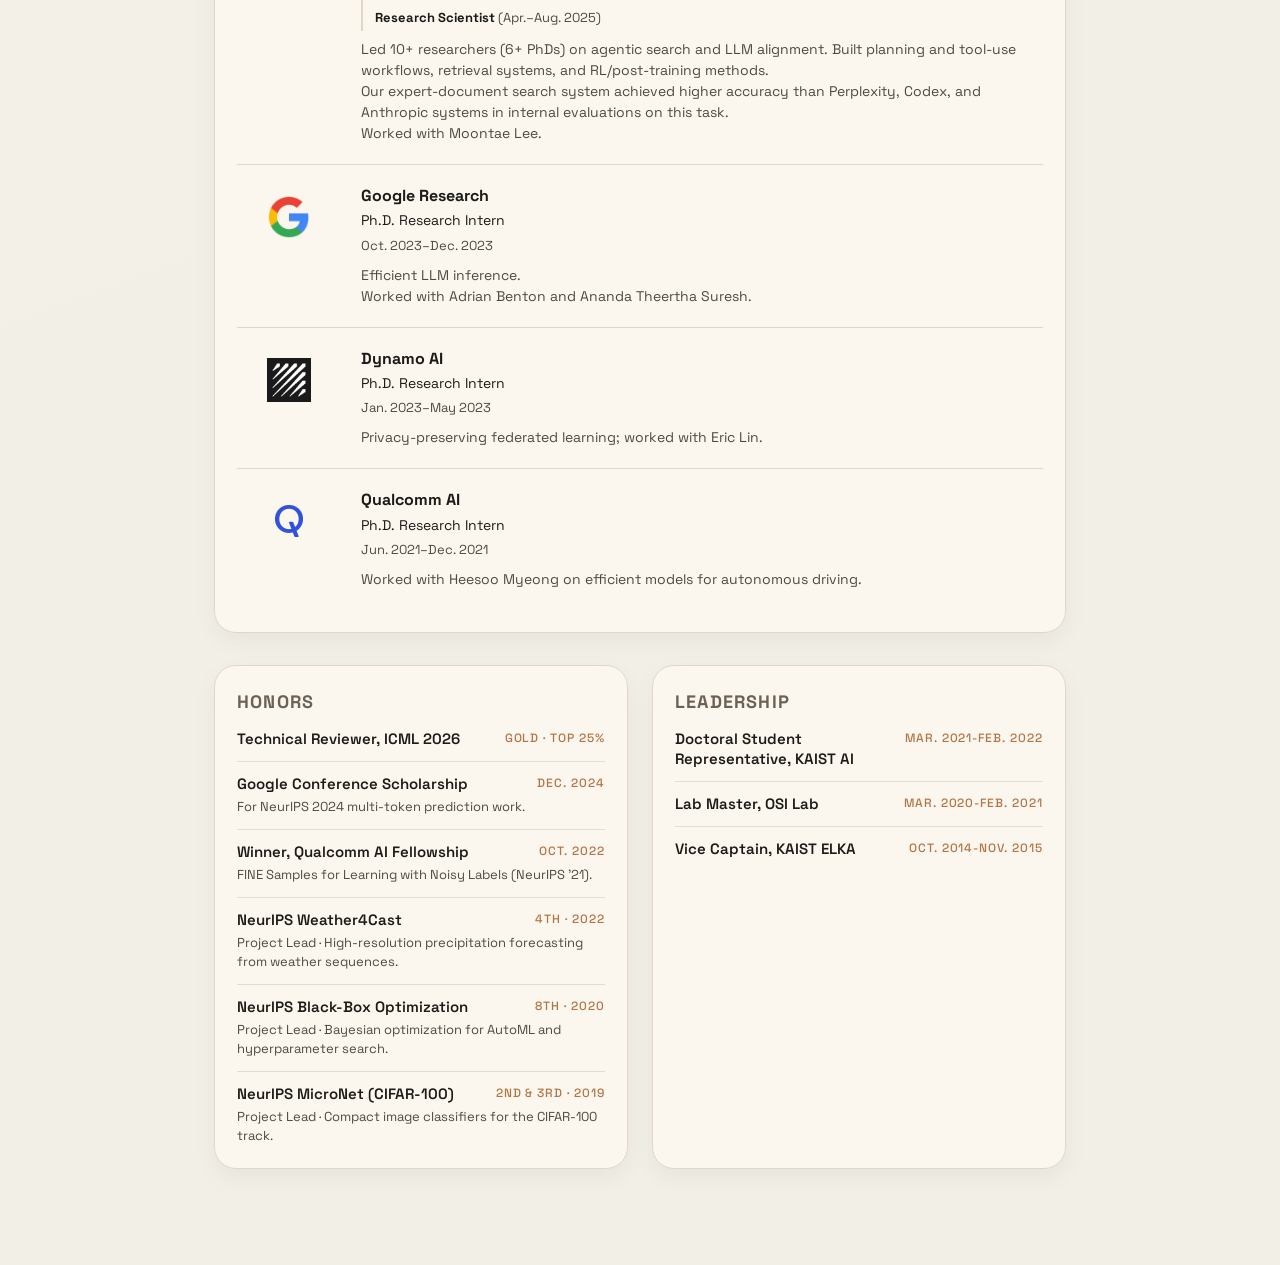
==== commit 5ddf9b62: "Expand harness and data flywheel research descriptions" ====
--- a/index.html
+++ b/index.html
@@ -69,7 +69,7 @@
             "givenName": "Taehyeon",
             "familyName": "Kim",
             "honorificSuffix": "Ph.D.",
-            "description": "Taehyeon Kim (김태현) is a KAIST AI Ph.D. and Senior Member of Technical Staff at Holiday Robotics. His research connects agent learning, reinforcement learning, and efficient reasoning. At Holiday Robotics, he works on dense-feedback harness learning, text-and-motion-conditioned RL action policies, and embodied-agent benchmarks. Previously, he led agentic search and LLM alignment at LG AI Research.",
+            "description": "Taehyeon Kim (김태현) is a KAIST AI Ph.D. and Senior Member of Technical Staff at Holiday Robotics. His research connects agent learning, reinforcement learning, and efficient reasoning. At Holiday Robotics, he develops agent harnesses for planning, spatial perception, and act-verify loops, alongside dense-feedback harness learning, RL action policies, data flywheels, and embodied-agent benchmarks. Previously, he led agentic search and LLM alignment at LG AI Research.",
             "url": "https://kthyeon.com/",
             "image": "https://kthyeon.com/assets/taehyeon-kim.jpg",
             "mainEntityOfPage": { "@id": "https://kthyeon.com/#page" },
@@ -94,10 +94,17 @@
               "Blockwise parallel decoding",
               "LLM alignment",
               "Reinforcement learning",
+              "Agent harness development",
+              "Agent planning",
+              "Spatial intelligence",
+              "Act-verify loops",
               "Agent harness learning",
               "Dense feedback",
               "Text-and-motion-conditioned RL policies",
               "Behavior cloning",
+              "Robot data flywheels",
+              "Grasping",
+              "Video progress labeling",
               "Embodied agents",
               "Robot learning",
               "Benchmark design and evaluation",
@@ -238,7 +245,7 @@
               <a href="https://x.com/kimtaehyeon610" target="_blank" rel="noreferrer">X</a>
             </li>
             <li class="link-inline">
-              <a href="/Taehyeon_CV_261006.pdf?v=20261006-3" target="_blank" rel="noreferrer">CV</a>
+              <a href="/Taehyeon_CV_261006.pdf?v=20261006-4" target="_blank" rel="noreferrer">CV</a>
               <span class="link-meta">Last update 2026-10-06</span>
             </li>
           </ul>
@@ -260,9 +267,10 @@
           inference, adaptive reasoning, and reinforcement learning.
         </p>
         <p>
-          At Holiday Robotics, I work on learning agent execution harnesses with dense feedback,
-          automating the construction of RL action policies from text and motion, and building
-          benchmarks for embodied agents. Previously,
+          At Holiday Robotics, I develop agent harnesses with planning, spatial perception, and
+          act–verify loops, alongside harness learning with dense feedback. I also work on
+          text-and-motion-conditioned RL policies, robot data flywheels, and embodied-agent
+          benchmarks. Previously,
           I led agentic search and LLM alignment at LG AI Research, combining planning, tool use,
           retrieval, and post-training in a system for expert-domain tasks.
         </p>
@@ -295,12 +303,16 @@
         </p>
         <ul class="research-list">
           <li>
-            <h3 class="research-title">Harness learning with dense feedback</h3>
-            <p class="research-detail">Developing meta-harness-style training for learning agent execution harnesses, using dense feedback to guide learning. This builds on my experience with planning, retrieval, and multi-tool orchestration.</p>
+            <h3 class="research-title">Harness development and learning</h3>
+            <p class="research-detail">I am developing agent execution harnesses with planning, perception for spatial intelligence, and act–verify loops. Alongside this, I work on meta-harness-style training with dense feedback to guide harness learning.</p>
           </li>
           <li>
             <h3 class="research-title">From text and motion to RL action policies</h3>
             <p class="research-detail">I developed an algorithm that automates manual engineering in constructing RL action policies from text and motion. Behavior-cloning regularization helps the policies follow intended behaviors.</p>
+          </li>
+          <li>
+            <h3 class="research-title">Data flywheel</h3>
+            <p class="research-detail">I work on a robot data flywheel, including grasping and video-based progress labeling across real-world and simulated robot data.</p>
           </li>
           <li>
             <h3 class="research-title">Embodied-agent evaluation</h3>
@@ -513,7 +525,7 @@
               <h3>Holiday Robotics</h3>
               <p class="experience-role">Senior Member of Technical Staff</p>
               <p class="experience-date"><time datetime="2026-06">Jun. 2026</time>–Present</p>
-              <p class="experience-detail">Founding member, Embodied AI Team.<br />Developing meta-harness-style learning with dense feedback. Built an algorithm to automate text-and-motion-conditioned RL action-policy construction, using behavior-cloning regularization.<br />Building embodied-agent benchmarks (in progress).</p>
+              <p class="experience-detail">Founding member, Embodied AI Team.<br />Developing harness planning, spatial perception, and act–verify loops, alongside meta-harness-style learning with dense feedback. Built an algorithm to automate text-and-motion-conditioned RL action-policy construction, using behavior-cloning regularization.<br />Data flywheel work includes grasping and video progress labeling for real-world and simulated robot data.<br />Building embodied-agent benchmarks (in progress).</p>
             </div>
           </article>
           <article class="experience-row">
